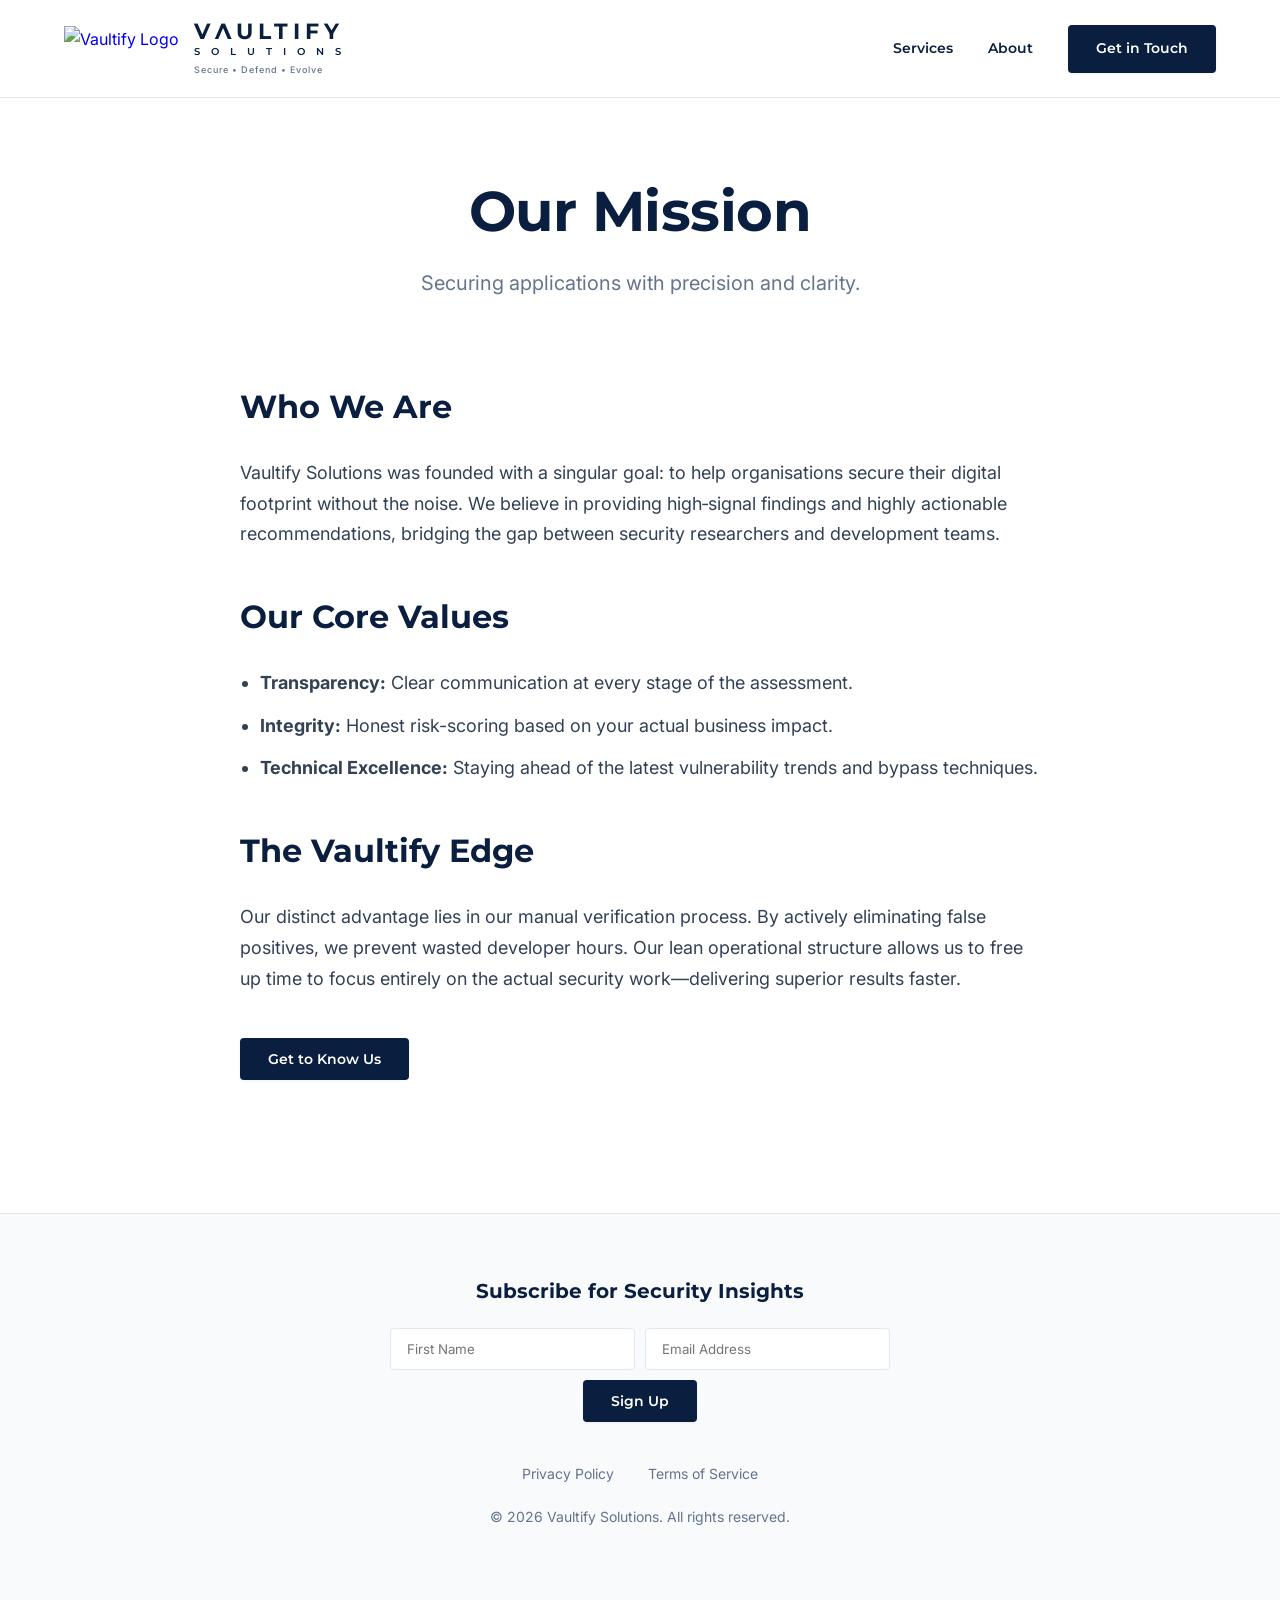
==== about.html @ 4a91672a "Add files via upload" ====
<!DOCTYPE html>
<html lang="en">
<head>
    <meta charset="UTF-8">
    <meta name="viewport" content="width=device-width, initial-scale=1.0">
    <title>About | Vaultify Solutions</title>
    <link rel="stylesheet" href="style.css">
</head>
<body>
    <header>
        <a href="index.html" class="brand">
            <img src="logo.jpg" alt="Vaultify Logo" class="brand-mark">
            <div class="brand-text-custom">
                <div class="main-text">VΛULTIFY</div>
                <div class="sub-text">SOLUTIONS</div>
                <div class="tagline-text">Secure • Defend • Evolve</div>
            </div>
        </a>
        <nav>
            <a href="services.html">Services</a>
            <a href="about.html">About</a>
            <a href="contact.html" class="btn">Get in Touch</a>
        </nav>
    </header>

    <main>
        <div class="hero">
            <h1>Our Mission</h1>
            <p class="subtitle">Securing applications with precision and clarity.</p>
        </div>

        <div class="content-block">
            <h2>Who We Are</h2>
            <p>Vaultify Solutions was founded with a singular goal: to help organisations secure their digital footprint without the noise. We believe in providing high‑signal findings and highly actionable recommendations, bridging the gap between security researchers and development teams.</p>
            
            <h2 style="margin-top: 40px;">Our Core Values</h2>
            <ul>
                <li><strong>Transparency:</strong> Clear communication at every stage of the assessment.</li>
                <li><strong>Integrity:</strong> Honest risk-scoring based on your actual business impact.</li>
                <li><strong>Technical Excellence:</strong> Staying ahead of the latest vulnerability trends and bypass techniques.</li>
            </ul>

            <h2 style="margin-top: 40px;">The Vaultify Edge</h2>
            <p>Our distinct advantage lies in our manual verification process. By actively eliminating false positives, we prevent wasted developer hours. Our lean operational structure allows us to free up time to focus entirely on the actual security work—delivering superior results faster.</p>
            
            <br>
            <a href="contact.html" class="btn">Get to Know Us</a>
        </div>
    </main>

    <footer>
        <div class="newsletter">
            <h3>Subscribe for Security Insights</h3>
            <form action="#" method="POST">
                <input type="text" placeholder="First Name" required>
                <input type="email" placeholder="Email Address" required>
                <button type="submit" class="btn">Sign Up</button>
            </form>
        </div>
        <div class="footer-links">
            <a href="#">Privacy Policy</a>
            <a href="#">Terms of Service</a>
            <p>&copy; 2026 Vaultify Solutions. All rights reserved.</p>
        </div>
    </footer>
</body>
</html>
---- style.css ----
/* style.css - Premium Corporate Theme */
@import url('https://fonts.googleapis.com/css2?family=Inter:wght@300;400;500;600&family=Montserrat:wght@400;500;600;700&display=swap');

:root {
    --primary-blue: #0A1E3F;
    --primary-hover: #16325C;
    --light-bg: #F8FAFC;
    --white: #FFFFFF;
    --text-main: #334155;
    --text-muted: #64748B;
    --border-color: #E2E8F0;
    --shadow-sm: 0 1px 3px rgba(0,0,0,0.05);
    --shadow-md: 0 4px 6px -1px rgba(0,0,0,0.05), 0 2px 4px -1px rgba(0,0,0,0.03);
    --shadow-lg: 0 10px 15px -3px rgba(0,0,0,0.05), 0 4px 6px -2px rgba(0,0,0,0.025);
    --transition: all 0.3s ease;
}

body {
    margin: 0;
    font-family: 'Inter', sans-serif;
    color: var(--text-main);
    background-color: var(--white);
    line-height: 1.7;
    -webkit-font-smoothing: antialiased;
}

h1, h2, h3, h4 {
    font-family: 'Montserrat', sans-serif;
    color: var(--primary-blue);
    margin-top: 0;
}

/* --- HEADER & NAVIGATION --- */
header {
    display: flex;
    justify-content: space-between;
    align-items: center;
    padding: 20px 5%;
    background: var(--white);
    border-bottom: 1px solid var(--border-color);
    position: sticky;
    top: 0;
    z-index: 1000;
}

.brand {
    display: flex;
    align-items: center;
    gap: 15px;
    text-decoration: none;
}

.brand-mark {
    height: 45px;
    object-fit: contain;
}

.brand-text-custom {
    display: flex;
    flex-direction: column;
    justify-content: center;
    color: var(--primary-blue);
}

.brand-text-custom .main-text {
    font-family: 'Montserrat', sans-serif;
    font-size: 22px;
    font-weight: 700;
    letter-spacing: 5px;
    line-height: 1.1;
}

.brand-text-custom .sub-text {
    font-family: 'Montserrat', sans-serif;
    font-size: 10px;
    font-weight: 600;
    letter-spacing: 11px;
    margin-right: -11px; /* Offset for tracking */
    line-height: 1;
    margin-top: 3px;
}

.brand-text-custom .tagline-text {
    font-family: 'Inter', sans-serif;
    font-size: 9px;
    font-weight: 500;
    color: var(--text-muted);
    letter-spacing: 1px;
    margin-top: 5px;
}

nav {
    display: flex;
    gap: 35px;
    align-items: center;
}

nav a {
    text-decoration: none;
    color: var(--primary-blue);
    font-family: 'Montserrat', sans-serif;
    font-weight: 600;
    font-size: 14px;
    transition: var(--transition);
}

nav a:not(.btn):hover {
    color: #4A72A5;
}

.btn {
    background-color: var(--primary-blue);
    color: var(--white);
    padding: 12px 28px;
    border-radius: 4px;
    border: none;
    font-family: 'Montserrat', sans-serif;
    font-weight: 600;
    font-size: 14px;
    cursor: pointer;
    text-decoration: none;
    transition: var(--transition);
    box-shadow: var(--shadow-sm);
}

.btn:hover {
    background-color: var(--primary-hover);
    box-shadow: var(--shadow-md);
    transform: translateY(-1px);
    color: var(--white);
}

/* --- MAIN CONTENT --- */
main {
    max-width: 1200px;
    margin: 0 auto;
    padding: 80px 5%;
    min-height: 50vh;
}

.hero {
    text-align: center;
    margin-bottom: 80px;
    max-width: 800px;
    margin-left: auto;
    margin-right: auto;
}

.hero h1 {
    font-size: 3.5rem;
    font-weight: 700;
    line-height: 1.2;
    margin-bottom: 20px;
    letter-spacing: -0.5px;
}

.hero .subtitle {
    font-size: 1.25rem;
    color: var(--text-muted);
    font-weight: 400;
}

.content-block {
    max-width: 800px;
    margin: 0 auto 60px;
}

.content-block h2 {
    font-size: 2rem;
    margin-bottom: 24px;
}

.content-block p {
    font-size: 1.125rem;
    margin-bottom: 24px;
}

.content-block ul {
    font-size: 1.125rem;
    margin-bottom: 24px;
    padding-left: 20px;
}

.content-block li {
    margin-bottom: 12px;
}

/* --- SERVICES CARDS --- */
.services-grid {
    display: grid;
    grid-template-columns: repeat(auto-fit, minmax(320px, 1fr));
    gap: 40px;
    margin-top: 50px;
}

.card {
    background-color: var(--white);
    border: 1px solid var(--border-color);
    padding: 40px;
    border-radius: 8px;
    box-shadow: var(--shadow-sm);
    transition: var(--transition);
}

.card:hover {
    box-shadow: var(--shadow-lg);
    transform: translateY(-5px);
    border-color: #CBD5E1;
}

.card h3 {
    font-size: 1.5rem;
    margin-bottom: 16px;
}

.card p {
    color: var(--text-muted);
    margin: 0;
}

/* --- FORMS --- */
.contact-form {
    display: flex;
    flex-direction: column;
    gap: 20px;
    max-width: 600px;
    margin: 0 auto;
    background: var(--white);
    padding: 40px;
    border-radius: 8px;
    border: 1px solid var(--border-color);
    box-shadow: var(--shadow-sm);
}

.form-group {
    display: flex;
    flex-direction: column;
    gap: 8px;
}

.contact-form label {
    font-family: 'Montserrat', sans-serif;
    font-weight: 600;
    font-size: 0.875rem;
    color: var(--primary-blue);
}

.contact-form input, .contact-form textarea {
    padding: 14px;
    border: 1px solid var(--border-color);
    border-radius: 4px;
    font-family: 'Inter', sans-serif;
    font-size: 1rem;
    transition: var(--transition);
    background-color: var(--light-bg);
}

.contact-form input:focus, .contact-form textarea:focus {
    outline: none;
    border-color: var(--primary-blue);
    background-color: var(--white);
    box-shadow: 0 0 0 3px rgba(10, 30, 63, 0.1);
}

/* --- FOOTER --- */
footer {
    background-color: var(--light-bg);
    padding: 60px 5%;
    text-align: center;
    border-top: 1px solid var(--border-color);
}

.newsletter {
    margin-bottom: 40px;
    max-width: 500px;
    margin-left: auto;
    margin-right: auto;
}

.newsletter h3 {
    font-size: 1.25rem;
    margin-bottom: 20px;
}

.newsletter form {
    display: flex;
    gap: 10px;
    justify-content: center;
    flex-wrap: wrap;
}

.newsletter input {
    padding: 12px 16px;
    border: 1px solid var(--border-color);
    border-radius: 4px;
    flex: 1;
    min-width: 200px;
    font-family: 'Inter', sans-serif;
}

.footer-links {
    margin-top: 30px;
    font-size: 0.875rem;
    color: var(--text-muted);
}

.footer-links a {
    color: var(--text-muted);
    text-decoration: none;
    margin: 0 15px;
    transition: var(--transition);
}

.footer-links a:hover {
    color: var(--primary-blue);
}

.footer-links p {
    margin-top: 20px;
}
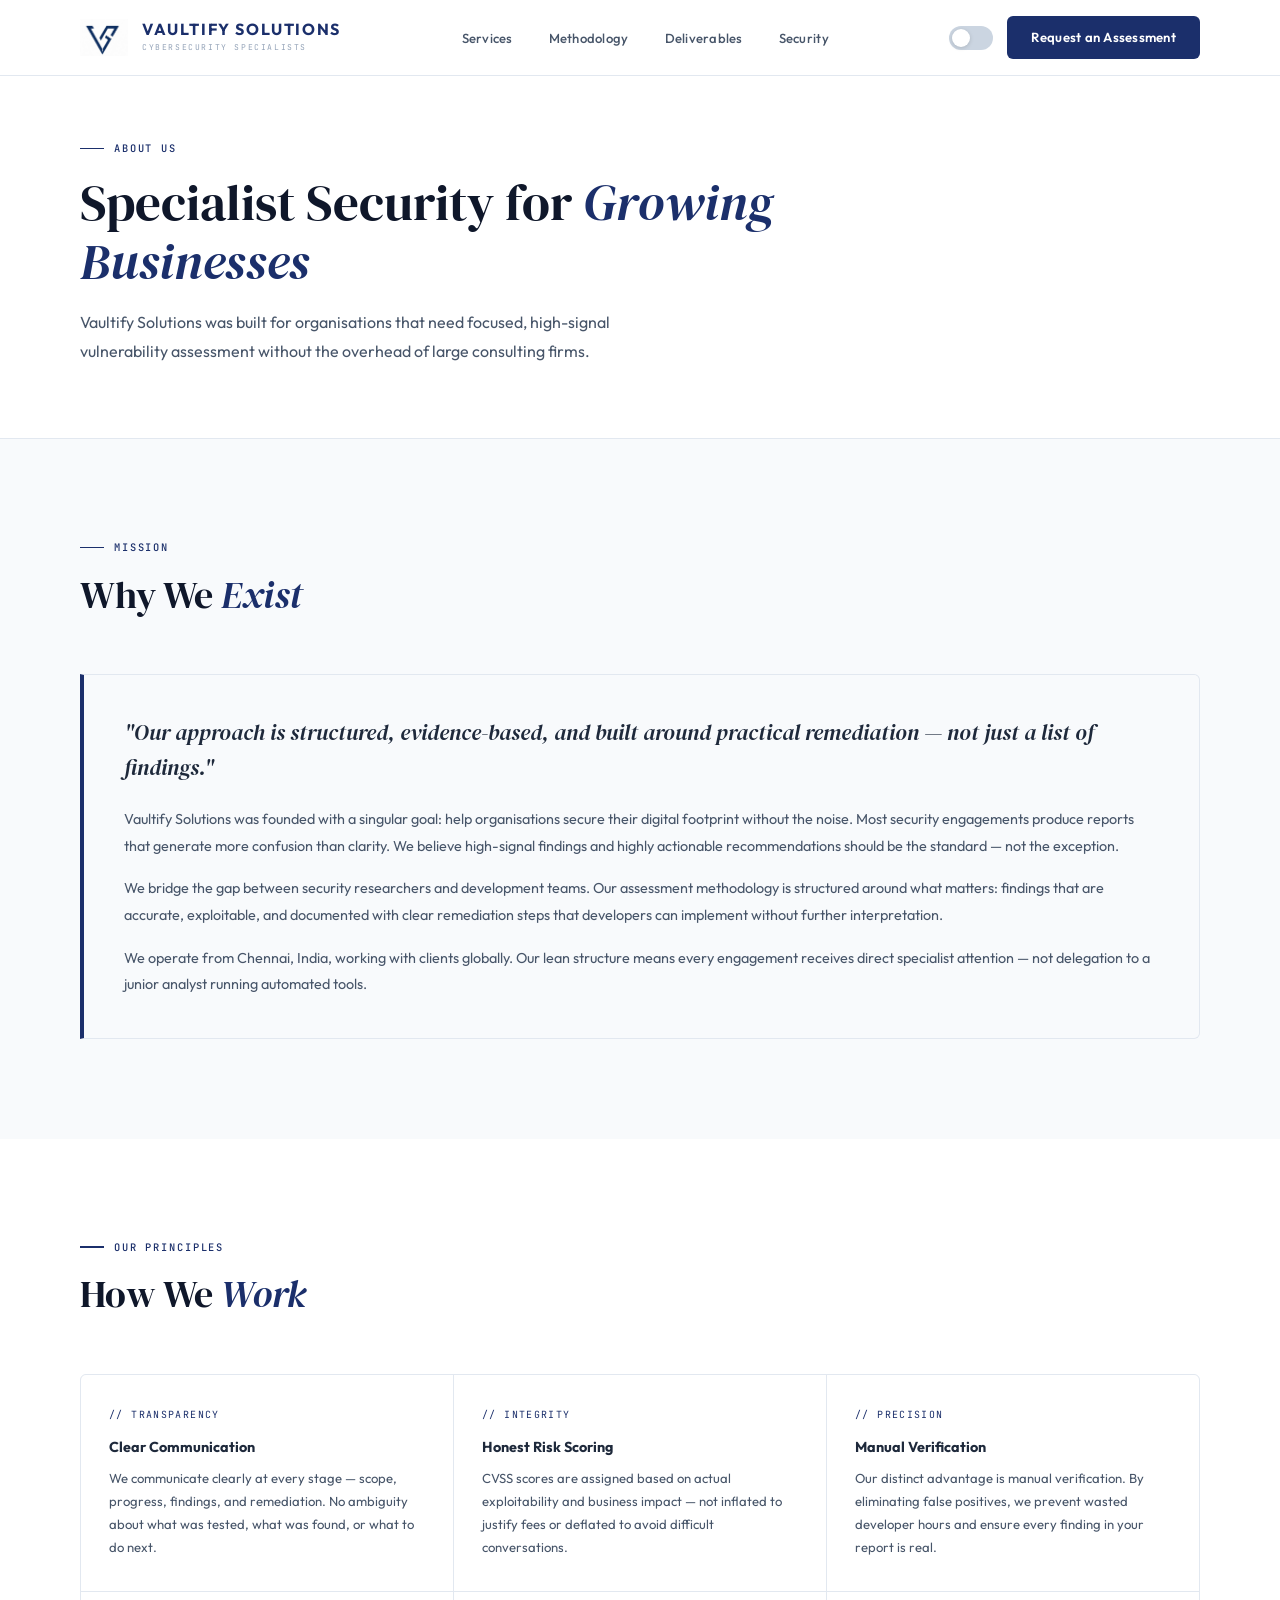
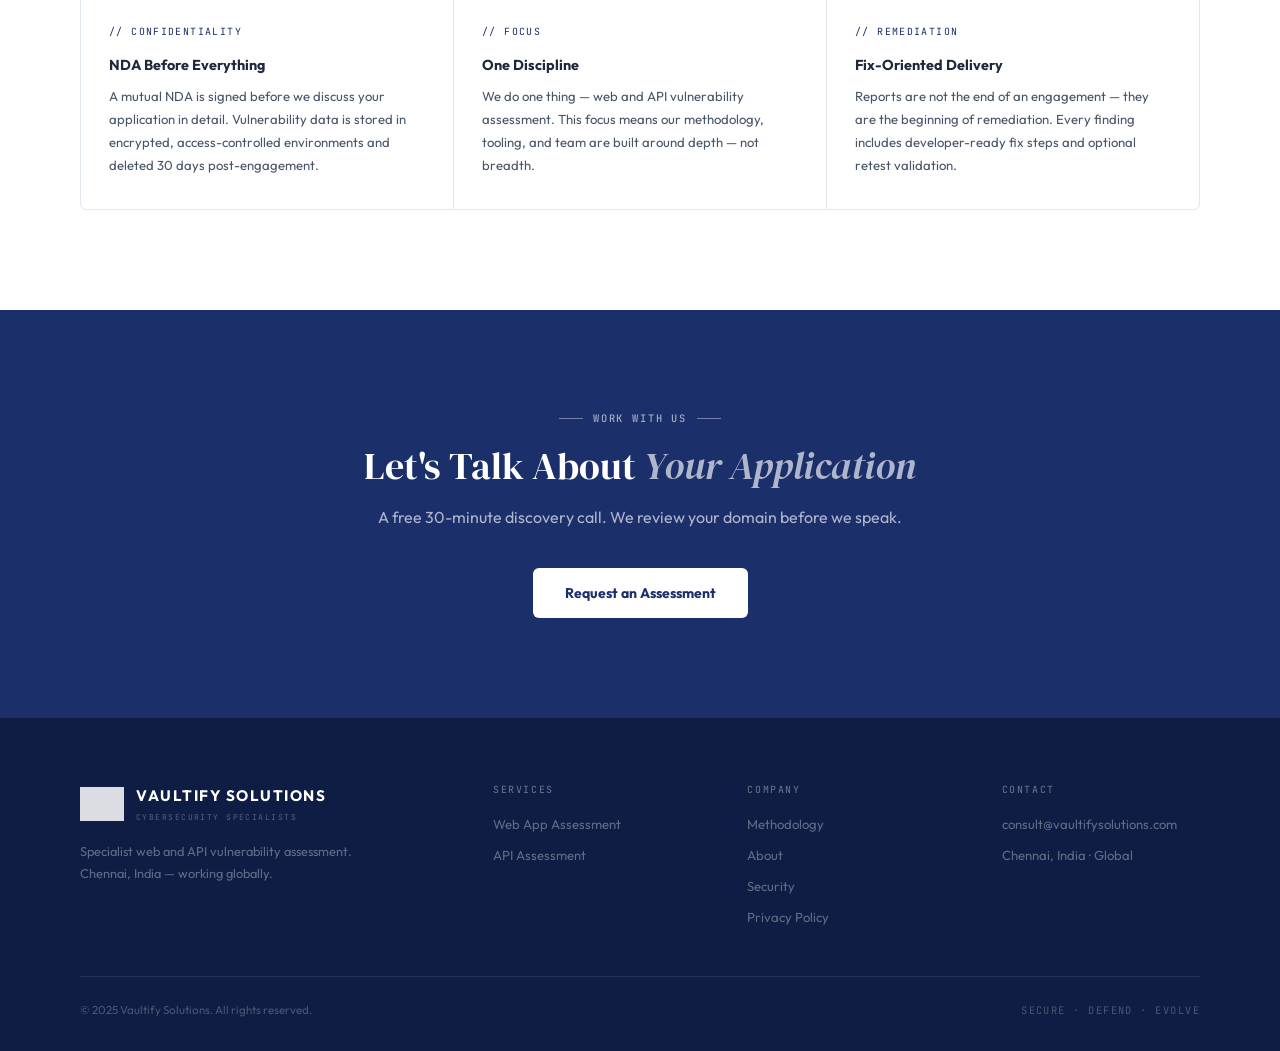
==== commit eb2209e7: "Add files via upload" ====
--- a/about.html
+++ b/about.html
@@ -1,67 +1,38 @@
-<!DOCTYPE html>
-<html lang="en">
-<head>
-    <meta charset="UTF-8">
-    <meta name="viewport" content="width=device-width, initial-scale=1.0">
-    <title>About | Vaultify Solutions</title>
-    <link rel="stylesheet" href="style.css">
-</head>
-<body>
-    <header>
-        <a href="index.html" class="brand">
-            <img src="logo.jpg" alt="Vaultify Logo" class="brand-mark">
-            <div class="brand-text-custom">
-                <div class="main-text">VΛULTIFY</div>
-                <div class="sub-text">SOLUTIONS</div>
-                <div class="tagline-text">Secure • Defend • Evolve</div>
-            </div>
-        </a>
-        <nav>
-            <a href="services.html">Services</a>
-            <a href="about.html">About</a>
-            <a href="contact.html" class="btn">Get in Touch</a>
-        </nav>
-    </header>
-
-    <main>
-        <div class="hero">
-            <h1>Our Mission</h1>
-            <p class="subtitle">Securing applications with precision and clarity.</p>
-        </div>
-
-        <div class="content-block">
-            <h2>Who We Are</h2>
-            <p>Vaultify Solutions was founded with a singular goal: to help organisations secure their digital footprint without the noise. We believe in providing high‑signal findings and highly actionable recommendations, bridging the gap between security researchers and development teams.</p>
-            
-            <h2 style="margin-top: 40px;">Our Core Values</h2>
-            <ul>
-                <li><strong>Transparency:</strong> Clear communication at every stage of the assessment.</li>
-                <li><strong>Integrity:</strong> Honest risk-scoring based on your actual business impact.</li>
-                <li><strong>Technical Excellence:</strong> Staying ahead of the latest vulnerability trends and bypass techniques.</li>
-            </ul>
-
-            <h2 style="margin-top: 40px;">The Vaultify Edge</h2>
-            <p>Our distinct advantage lies in our manual verification process. By actively eliminating false positives, we prevent wasted developer hours. Our lean operational structure allows us to free up time to focus entirely on the actual security work—delivering superior results faster.</p>
-            
-            <br>
-            <a href="contact.html" class="btn">Get to Know Us</a>
-        </div>
-    </main>
-
-    <footer>
-        <div class="newsletter">
-            <h3>Subscribe for Security Insights</h3>
-            <form action="#" method="POST">
-                <input type="text" placeholder="First Name" required>
-                <input type="email" placeholder="Email Address" required>
-                <button type="submit" class="btn">Sign Up</button>
-            </form>
-        </div>
-        <div class="footer-links">
-            <a href="#">Privacy Policy</a>
-            <a href="#">Terms of Service</a>
-            <p>&copy; 2026 Vaultify Solutions. All rights reserved.</p>
-        </div>
-    </footer>
-</body>
-</html>+<!DOCTYPE html><html lang="en"><head><meta charset="UTF-8"><meta name="viewport" content="width=device-width,initial-scale=1.0"><meta http-equiv="X-Content-Type-Options" content="nosniff"><meta http-equiv="X-Frame-Options" content="SAMEORIGIN"><meta name="referrer" content="strict-origin-when-cross-origin"><link rel="stylesheet" href="style.css"><title>About — Vaultify Solutions</title></head><body><nav class="nav"><a href="index.html" class="brand"><img src="logo.png" alt="Vaultify Solutions" class="brand-logo"><div><div class="brand-name">Vaultify Solutions</div><div class="brand-tag">Cybersecurity Specialists</div></div></a><ul class="nav-links"><li><a href="services.html">Services</a></li><li><a href="methodology.html">Methodology</a></li><li><a href="deliverables.html">Deliverables</a></li><li><a href="security.html">Security</a></li></ul><div class="nav-right"><div class="theme-toggle-wrap"><button class="theme-toggle" id="themeToggle" aria-label="Toggle dark mode"></button></div><a href="contact.html" class="nav-cta">Request an Assessment</a><button class="hamburger" id="hamburger" aria-label="Menu"><span></span><span></span><span></span></button></div></nav><div class="mobile-menu" id="mobileMenu"><a href="services.html">Services</a><a href="methodology.html">Methodology</a><a href="deliverables.html">Deliverables</a><a href="security.html">Security</a><a href="about.html">About</a><a href="contact.html" class="nav-cta">Request an Assessment</a></div>
+<section class="page-hero"><div class="mw">
+  <div class="s-eyebrow"><div class="line"></div><span>About Us</span></div>
+  <h1 class="page-h">Specialist Security for <em>Growing Businesses</em></h1>
+  <p class="page-sub">Vaultify Solutions was built for organisations that need focused, high-signal vulnerability assessment without the overhead of large consulting firms.</p>
+</div></section>
+<section class="section alt"><div class="mw">
+  <div class="s-eyebrow"><div class="line"></div><span>Mission</span></div>
+  <h2 class="s-h">Why We <em>Exist</em></h2>
+  <div class="about-mission">
+    <div class="about-quote">"Our approach is structured, evidence-based, and built around practical remediation — not just a list of findings."</div>
+    <div class="about-body">
+      <p>Vaultify Solutions was founded with a singular goal: help organisations secure their digital footprint without the noise. Most security engagements produce reports that generate more confusion than clarity. We believe high-signal findings and highly actionable recommendations should be the standard — not the exception.</p>
+      <p>We bridge the gap between security researchers and development teams. Our assessment methodology is structured around what matters: findings that are accurate, exploitable, and documented with clear remediation steps that developers can implement without further interpretation.</p>
+      <p>We operate from Chennai, India, working with clients globally. Our lean structure means every engagement receives direct specialist attention — not delegation to a junior analyst running automated tools.</p>
+    </div>
+  </div>
+</div></section>
+<section class="section"><div class="mw">
+  <div class="s-eyebrow"><div class="line"></div><span>Our Principles</span></div>
+  <h2 class="s-h">How We <em>Work</em></h2>
+  <div class="values-grid">
+    <div class="value-card"><div class="value-num">// TRANSPARENCY</div><h4>Clear Communication</h4><p>We communicate clearly at every stage — scope, progress, findings, and remediation. No ambiguity about what was tested, what was found, or what to do next.</p></div>
+    <div class="value-card"><div class="value-num">// INTEGRITY</div><h4>Honest Risk Scoring</h4><p>CVSS scores are assigned based on actual exploitability and business impact — not inflated to justify fees or deflated to avoid difficult conversations.</p></div>
+    <div class="value-card"><div class="value-num">// PRECISION</div><h4>Manual Verification</h4><p>Our distinct advantage is manual verification. By eliminating false positives, we prevent wasted developer hours and ensure every finding in your report is real.</p></div>
+    <div class="value-card"><div class="value-num">// CONFIDENTIALITY</div><h4>NDA Before Everything</h4><p>A mutual NDA is signed before we discuss your application in detail. Vulnerability data is stored in encrypted, access-controlled environments and deleted 30 days post-engagement.</p></div>
+    <div class="value-card"><div class="value-num">// FOCUS</div><h4>One Discipline</h4><p>We do one thing — web and API vulnerability assessment. This focus means our methodology, tooling, and team are built around depth — not breadth.</p></div>
+    <div class="value-card"><div class="value-num">// REMEDIATION</div><h4>Fix-Oriented Delivery</h4><p>Reports are not the end of an engagement — they are the beginning of remediation. Every finding includes developer-ready fix steps and optional retest validation.</p></div>
+  </div>
+</div></section>
+<section class="section navy"><div class="mw"><div class="cta-box">
+  <div class="s-eyebrow" style="justify-content:center;"><div class="line w"></div><span class="w">Work With Us</span><div class="line w"></div></div>
+  <h2 class="s-h w">Let's Talk About <em style="color:rgba(255,255,255,0.65);">Your Application</em></h2>
+  <p class="s-sub w center">A free 30-minute discovery call. We review your domain before we speak.</p>
+  <div class="cta-actions"><a href="contact.html" class="btn-white">Request an Assessment</a></div>
+</div></div></section>
+<footer class="footer"><div class="ft-top"><div><div class="ft-brand-row"><img src="logo.png" alt="Vaultify Solutions" class="ft-logo"><div><div class="ft-brand-name">Vaultify Solutions</div><div class="ft-brand-tag">Cybersecurity Specialists</div></div></div><p class="ft-desc">Specialist web and API vulnerability assessment. Chennai, India — working globally.</p></div><div><div class="ft-col-title">Services</div><div class="ft-links"><a href="services.html">Web App Assessment</a><a href="services.html">API Assessment</a></div></div><div><div class="ft-col-title">Company</div><div class="ft-links"><a href="methodology.html">Methodology</a><a href="about.html">About</a><a href="security.html">Security</a><a href="privacy.html">Privacy Policy</a></div></div><div><div class="ft-col-title">Contact</div><div class="ft-links"><a href="mailto:consult@vaultifysolutions.com">consult@vaultifysolutions.com</a><a href="#">Chennai, India · Global</a></div></div></div><div class="ft-bottom"><span class="ft-copy">© 2025 Vaultify Solutions. All rights reserved.</span><span class="ft-tag">Secure · Defend · Evolve</span></div></footer>
+<script>const t=document.getElementById("themeToggle"),h=document.documentElement,s=localStorage.getItem("theme")||"light";h.setAttribute("data-theme",s);t.addEventListener("click",()=>{const c=h.getAttribute("data-theme"),n=c==="dark"?"light":"dark";h.setAttribute("data-theme",n);localStorage.setItem("theme",n);});const b=document.getElementById("hamburger"),m=document.getElementById("mobileMenu");b.addEventListener("click",()=>m.classList.toggle("open"));</script></body></html>
--- a/style.css
+++ b/style.css
@@ -1,320 +1,895 @@
-/* style.css - Premium Corporate Theme */
-@import url('https://fonts.googleapis.com/css2?family=Inter:wght@300;400;500;600&family=Montserrat:wght@400;500;600;700&display=swap');
-
+@import url('https://fonts.googleapis.com/css2?family=DM+Serif+Display:ital@0;1&family=Outfit:wght@300;400;500;600;700&family=JetBrains+Mono:wght@400;500&display=swap');
+
+/* ══════════════════════════════════════
+   DESIGN TOKENS — LIGHT (default)
+══════════════════════════════════════ */
 :root {
-    --primary-blue: #0A1E3F;
-    --primary-hover: #16325C;
-    --light-bg: #F8FAFC;
-    --white: #FFFFFF;
-    --text-main: #334155;
-    --text-muted: #64748B;
-    --border-color: #E2E8F0;
-    --shadow-sm: 0 1px 3px rgba(0,0,0,0.05);
-    --shadow-md: 0 4px 6px -1px rgba(0,0,0,0.05), 0 2px 4px -1px rgba(0,0,0,0.03);
-    --shadow-lg: 0 10px 15px -3px rgba(0,0,0,0.05), 0 4px 6px -2px rgba(0,0,0,0.025);
-    --transition: all 0.3s ease;
-}
-
+  --bg:         #FFFFFF;
+  --bg2:        #F8FAFC;
+  --bg3:        #F1F5F9;
+  --surface:    #FFFFFF;
+  --surface2:   #F8FAFC;
+  --navy:       #1B2F6B;
+  --navy-dk:    #0F1D45;
+  --navy-lt:    #E8EDF8;
+  --blue:       #2563EB;
+  --blue2:      #3B82F6;
+  --cyan:       #0891B2;
+  --cy8:        rgba(8,145,178,0.08);
+  --cy20:       rgba(8,145,178,0.20);
+  --gold:       #B45309;
+  --bd:         #E2E8F0;
+  --bd2:        #CBD5E1;
+  --text:       #0F172A;
+  --text2:      #1E293B;
+  --body:       #475569;
+  --muted:      #94A3B8;
+  --white:      #FFFFFF;
+  --red:        #DC2626;
+  --amber:      #D97706;
+  --green:      #059669;
+  --nav-bg:     rgba(255,255,255,0.96);
+  --shadow:     0 1px 3px rgba(0,0,0,0.08), 0 4px 16px rgba(0,0,0,0.06);
+  --shadow-lg:  0 8px 40px rgba(0,0,0,0.1);
+  --r:          6px;
+  --transition: 0.25s ease;
+}
+
+/* ══════════════════════════════════════
+   DARK MODE TOKENS
+══════════════════════════════════════ */
+[data-theme="dark"] {
+  --bg:         #08090D;
+  --bg2:        #0C0F1A;
+  --bg3:        #101525;
+  --surface:    #0C0F1A;
+  --surface2:   #101525;
+  --navy:       #1B2F6B;
+  --navy-dk:    #0F1D45;
+  --navy-lt:    rgba(27,47,107,0.25);
+  --blue:       #3B82F6;
+  --blue2:      #60A5FA;
+  --cyan:       #06B6D4;
+  --cy8:        rgba(6,182,212,0.08);
+  --cy20:       rgba(6,182,212,0.22);
+  --gold:       #F59E0B;
+  --bd:         #1E2A3E;
+  --bd2:        #2A3A54;
+  --text:       #F0F4FF;
+  --text2:      #E2E8F0;
+  --body:       #94A3B8;
+  --muted:      #4A5A70;
+  --white:      #F0F4FF;
+  --red:        #EF4444;
+  --amber:      #F59E0B;
+  --green:      #10B981;
+  --nav-bg:     rgba(8,9,13,0.94);
+  --shadow:     0 1px 3px rgba(0,0,0,0.3), 0 4px 16px rgba(0,0,0,0.25);
+  --shadow-lg:  0 8px 40px rgba(0,0,0,0.5);
+}
+
+/* ══════════════════════════════════════
+   RESET & BASE
+══════════════════════════════════════ */
+*, *::before, *::after { box-sizing: border-box; margin: 0; padding: 0; }
+html { scroll-behavior: smooth; }
 body {
-    margin: 0;
-    font-family: 'Inter', sans-serif;
-    color: var(--text-main);
-    background-color: var(--white);
-    line-height: 1.7;
-    -webkit-font-smoothing: antialiased;
-}
-
-h1, h2, h3, h4 {
-    font-family: 'Montserrat', sans-serif;
-    color: var(--primary-blue);
-    margin-top: 0;
-}
-
-/* --- HEADER & NAVIGATION --- */
-header {
-    display: flex;
-    justify-content: space-between;
-    align-items: center;
-    padding: 20px 5%;
-    background: var(--white);
-    border-bottom: 1px solid var(--border-color);
-    position: sticky;
-    top: 0;
-    z-index: 1000;
-}
-
+  font-family: 'Outfit', sans-serif;
+  background: var(--bg);
+  color: var(--text);
+  line-height: 1.6;
+  overflow-x: hidden;
+  -webkit-font-smoothing: antialiased;
+  transition: background var(--transition), color var(--transition);
+}
+img { display: block; max-width: 100%; }
+a { text-decoration: none; color: inherit; }
+ul { list-style: none; }
+.mw { max-width: 1200px; margin: 0 auto; }
+
+/* ══════════════════════════════════════
+   NAVBAR
+══════════════════════════════════════ */
+.nav {
+  position: fixed; top: 0; left: 0; right: 0; z-index: 1000;
+  height: 76px; padding: 0 80px;
+  display: flex; align-items: center; justify-content: space-between;
+  background: var(--nav-bg);
+  backdrop-filter: blur(20px);
+  border-bottom: 1px solid var(--bd);
+  transition: background var(--transition), border-color var(--transition);
+}
 .brand {
-    display: flex;
-    align-items: center;
-    gap: 15px;
-    text-decoration: none;
-}
-
-.brand-mark {
-    height: 45px;
-    object-fit: contain;
-}
-
-.brand-text-custom {
-    display: flex;
-    flex-direction: column;
-    justify-content: center;
-    color: var(--primary-blue);
-}
-
-.brand-text-custom .main-text {
-    font-family: 'Montserrat', sans-serif;
-    font-size: 22px;
-    font-weight: 700;
-    letter-spacing: 5px;
-    line-height: 1.1;
-}
-
-.brand-text-custom .sub-text {
-    font-family: 'Montserrat', sans-serif;
-    font-size: 10px;
-    font-weight: 600;
-    letter-spacing: 11px;
-    margin-right: -11px; /* Offset for tracking */
-    line-height: 1;
-    margin-top: 3px;
-}
-
-.brand-text-custom .tagline-text {
-    font-family: 'Inter', sans-serif;
-    font-size: 9px;
-    font-weight: 500;
-    color: var(--text-muted);
-    letter-spacing: 1px;
-    margin-top: 5px;
-}
-
-nav {
-    display: flex;
-    gap: 35px;
-    align-items: center;
-}
-
-nav a {
-    text-decoration: none;
-    color: var(--primary-blue);
-    font-family: 'Montserrat', sans-serif;
-    font-weight: 600;
-    font-size: 14px;
-    transition: var(--transition);
-}
-
-nav a:not(.btn):hover {
-    color: #4A72A5;
-}
-
-.btn {
-    background-color: var(--primary-blue);
-    color: var(--white);
-    padding: 12px 28px;
-    border-radius: 4px;
-    border: none;
-    font-family: 'Montserrat', sans-serif;
-    font-weight: 600;
-    font-size: 14px;
-    cursor: pointer;
-    text-decoration: none;
-    transition: var(--transition);
-    box-shadow: var(--shadow-sm);
-}
-
-.btn:hover {
-    background-color: var(--primary-hover);
-    box-shadow: var(--shadow-md);
-    transform: translateY(-1px);
-    color: var(--white);
-}
-
-/* --- MAIN CONTENT --- */
-main {
-    max-width: 1200px;
-    margin: 0 auto;
-    padding: 80px 5%;
-    min-height: 50vh;
-}
-
+  display: flex; align-items: center; gap: 14px;
+}
+.brand-logo {
+  height: 48px; width: 48px; object-fit: contain; flex-shrink: 0;
+}
+.brand-name {
+  font-family: 'Outfit', sans-serif;
+  font-size: 1rem; font-weight: 700;
+  color: var(--navy); letter-spacing: 0.1em;
+  text-transform: uppercase; line-height: 1;
+  transition: color var(--transition);
+}
+[data-theme="dark"] .brand-name { color: var(--white); }
+.brand-tag {
+  font-family: 'JetBrains Mono', monospace;
+  font-size: 0.5rem; color: var(--muted);
+  letter-spacing: 0.2em; text-transform: uppercase; margin-top: 4px;
+}
+.nav-links {
+  display: flex; align-items: center; gap: 36px;
+}
+.nav-links a {
+  font-size: 0.82rem; font-weight: 500;
+  color: var(--body); letter-spacing: 0.02em;
+  transition: color var(--transition);
+}
+.nav-links a:hover { color: var(--navy); }
+[data-theme="dark"] .nav-links a:hover { color: var(--white); }
+.nav-right {
+  display: flex; align-items: center; gap: 14px;
+}
+
+/* Dark mode toggle */
+.theme-toggle {
+  width: 44px; height: 24px;
+  background: var(--bd2); border: none; border-radius: 100px;
+  cursor: pointer; position: relative;
+  transition: background var(--transition);
+  flex-shrink: 0;
+}
+.theme-toggle::after {
+  content: '';
+  position: absolute; top: 3px; left: 3px;
+  width: 18px; height: 18px;
+  background: var(--white); border-radius: 50%;
+  transition: transform 0.25s ease, background var(--transition);
+  box-shadow: 0 1px 4px rgba(0,0,0,0.15);
+}
+[data-theme="dark"] .theme-toggle { background: var(--blue); }
+[data-theme="dark"] .theme-toggle::after { transform: translateX(20px); }
+.theme-toggle-wrap {
+  display: flex; align-items: center; gap: 8px;
+  font-family: 'JetBrains Mono', monospace;
+  font-size: 0.6rem; color: var(--muted); letter-spacing: 0.1em;
+}
+.nav-cta {
+  background: var(--navy); color: var(--white) !important;
+  padding: 11px 24px; border-radius: var(--r);
+  font-weight: 600; font-size: 0.82rem;
+  letter-spacing: 0.02em;
+  transition: background var(--transition), box-shadow var(--transition);
+  white-space: nowrap;
+}
+.nav-cta:hover {
+  background: var(--navy-dk);
+  box-shadow: 0 4px 20px rgba(27,47,107,0.3);
+}
+[data-theme="dark"] .nav-cta { background: var(--blue); }
+[data-theme="dark"] .nav-cta:hover { background: var(--blue2); }
+
+/* Mobile hamburger */
+.hamburger {
+  display: none; flex-direction: column; gap: 5px;
+  background: none; border: none; cursor: pointer; padding: 4px;
+}
+.hamburger span {
+  display: block; width: 22px; height: 2px;
+  background: var(--text); border-radius: 2px;
+  transition: all 0.25s ease;
+}
+.mobile-menu {
+  display: none; position: fixed;
+  top: 76px; left: 0; right: 0; z-index: 999;
+  background: var(--surface);
+  border-bottom: 1px solid var(--bd);
+  padding: 20px 24px 28px;
+  flex-direction: column; gap: 0;
+  box-shadow: var(--shadow-lg);
+}
+.mobile-menu.open { display: flex; }
+.mobile-menu a {
+  font-size: 0.95rem; font-weight: 500;
+  color: var(--body); padding: 14px 0;
+  border-bottom: 1px solid var(--bd);
+  transition: color var(--transition);
+}
+.mobile-menu a:last-child { border-bottom: none; }
+.mobile-menu a:hover { color: var(--navy); }
+.mobile-menu .nav-cta {
+  margin-top: 16px; text-align: center;
+  display: block; border-bottom: none !important;
+}
+
+/* ══════════════════════════════════════
+   HERO
+══════════════════════════════════════ */
 .hero {
-    text-align: center;
-    margin-bottom: 80px;
-    max-width: 800px;
-    margin-left: auto;
-    margin-right: auto;
-}
-
+  min-height: 100vh;
+  padding: 140px 80px 100px;
+  display: flex; align-items: center;
+  background: var(--bg);
+  position: relative; overflow: hidden;
+  transition: background var(--transition);
+}
+/* Subtle grid - light */
+.hero::before {
+  content: '';
+  position: absolute; inset: 0;
+  background-image:
+    linear-gradient(var(--bd) 1px, transparent 1px),
+    linear-gradient(90deg, var(--bd) 1px, transparent 1px);
+  background-size: 60px 60px;
+  opacity: 0.35; pointer-events: none;
+}
+[data-theme="dark"] .hero::before { opacity: 0.5; }
+.hero-glow {
+  position: absolute; right: -80px; top: 50%;
+  transform: translateY(-55%);
+  width: 600px; height: 600px;
+  background: radial-gradient(circle, rgba(27,47,107,0.07) 0%, transparent 65%);
+  pointer-events: none;
+}
+[data-theme="dark"] .hero-glow {
+  background: radial-gradient(circle, rgba(37,99,235,0.09) 0%, transparent 65%);
+}
+.hero-inner {
+  display: grid; grid-template-columns: 1fr 480px;
+  gap: 80px; align-items: center;
+  width: 100%; max-width: 1200px; margin: 0 auto;
+  position: relative; z-index: 2;
+}
+.hero-eyebrow {
+  display: inline-flex; align-items: center; gap: 10px;
+  background: var(--navy-lt); border: 1px solid var(--cy20);
+  padding: 6px 14px; border-radius: 100px; margin-bottom: 28px;
+}
+.hero-eyebrow span {
+  font-family: 'JetBrains Mono', monospace;
+  font-size: 0.65rem; font-weight: 500;
+  color: var(--navy); letter-spacing: 0.14em; text-transform: uppercase;
+}
+[data-theme="dark"] .hero-eyebrow span { color: var(--cyan); }
+.hero-dot {
+  width: 6px; height: 6px; background: var(--green);
+  border-radius: 50%; animation: pulse 2s infinite;
+}
+@keyframes pulse { 0%,100%{opacity:1;transform:scale(1)} 50%{opacity:0.6;transform:scale(0.85)} }
 .hero h1 {
-    font-size: 3.5rem;
-    font-weight: 700;
-    line-height: 1.2;
-    margin-bottom: 20px;
-    letter-spacing: -0.5px;
-}
-
-.hero .subtitle {
-    font-size: 1.25rem;
-    color: var(--text-muted);
-    font-weight: 400;
-}
-
-.content-block {
-    max-width: 800px;
-    margin: 0 auto 60px;
-}
-
-.content-block h2 {
-    font-size: 2rem;
-    margin-bottom: 24px;
-}
-
-.content-block p {
-    font-size: 1.125rem;
-    margin-bottom: 24px;
-}
-
-.content-block ul {
-    font-size: 1.125rem;
-    margin-bottom: 24px;
-    padding-left: 20px;
-}
-
-.content-block li {
-    margin-bottom: 12px;
-}
-
-/* --- SERVICES CARDS --- */
-.services-grid {
-    display: grid;
-    grid-template-columns: repeat(auto-fit, minmax(320px, 1fr));
-    gap: 40px;
-    margin-top: 50px;
-}
-
-.card {
-    background-color: var(--white);
-    border: 1px solid var(--border-color);
-    padding: 40px;
-    border-radius: 8px;
-    box-shadow: var(--shadow-sm);
-    transition: var(--transition);
-}
-
-.card:hover {
-    box-shadow: var(--shadow-lg);
-    transform: translateY(-5px);
-    border-color: #CBD5E1;
-}
-
-.card h3 {
-    font-size: 1.5rem;
-    margin-bottom: 16px;
-}
-
-.card p {
-    color: var(--text-muted);
-    margin: 0;
-}
-
-/* --- FORMS --- */
-.contact-form {
-    display: flex;
-    flex-direction: column;
-    gap: 20px;
-    max-width: 600px;
-    margin: 0 auto;
-    background: var(--white);
-    padding: 40px;
-    border-radius: 8px;
-    border: 1px solid var(--border-color);
-    box-shadow: var(--shadow-sm);
-}
-
-.form-group {
-    display: flex;
-    flex-direction: column;
-    gap: 8px;
-}
-
-.contact-form label {
-    font-family: 'Montserrat', sans-serif;
-    font-weight: 600;
-    font-size: 0.875rem;
-    color: var(--primary-blue);
-}
-
-.contact-form input, .contact-form textarea {
-    padding: 14px;
-    border: 1px solid var(--border-color);
-    border-radius: 4px;
-    font-family: 'Inter', sans-serif;
-    font-size: 1rem;
-    transition: var(--transition);
-    background-color: var(--light-bg);
-}
-
-.contact-form input:focus, .contact-form textarea:focus {
-    outline: none;
-    border-color: var(--primary-blue);
-    background-color: var(--white);
-    box-shadow: 0 0 0 3px rgba(10, 30, 63, 0.1);
-}
-
-/* --- FOOTER --- */
-footer {
-    background-color: var(--light-bg);
-    padding: 60px 5%;
-    text-align: center;
-    border-top: 1px solid var(--border-color);
-}
-
-.newsletter {
-    margin-bottom: 40px;
-    max-width: 500px;
-    margin-left: auto;
-    margin-right: auto;
-}
-
-.newsletter h3 {
-    font-size: 1.25rem;
-    margin-bottom: 20px;
-}
-
-.newsletter form {
-    display: flex;
-    gap: 10px;
-    justify-content: center;
-    flex-wrap: wrap;
-}
-
-.newsletter input {
-    padding: 12px 16px;
-    border: 1px solid var(--border-color);
-    border-radius: 4px;
-    flex: 1;
-    min-width: 200px;
-    font-family: 'Inter', sans-serif;
-}
-
-.footer-links {
-    margin-top: 30px;
-    font-size: 0.875rem;
-    color: var(--text-muted);
-}
-
-.footer-links a {
-    color: var(--text-muted);
-    text-decoration: none;
-    margin: 0 15px;
-    transition: var(--transition);
-}
-
-.footer-links a:hover {
-    color: var(--primary-blue);
-}
-
-.footer-links p {
-    margin-top: 20px;
-}
+  font-family: 'DM Serif Display', serif;
+  font-size: clamp(2.4rem, 4.5vw, 4rem);
+  font-weight: 400; line-height: 1.1;
+  color: var(--text); letter-spacing: -0.02em; margin-bottom: 24px;
+  transition: color var(--transition);
+}
+.hero h1 em { font-style: italic; color: var(--navy); }
+[data-theme="dark"] .hero h1 em { color: var(--cyan); }
+.hero-rule {
+  width: 56px; height: 3px;
+  background: linear-gradient(90deg, var(--navy), transparent);
+  margin-bottom: 24px;
+}
+[data-theme="dark"] .hero-rule {
+  background: linear-gradient(90deg, var(--cyan), transparent);
+}
+.hero-sub {
+  font-size: 1.05rem; line-height: 1.8;
+  color: var(--body); max-width: 500px; margin-bottom: 40px;
+  transition: color var(--transition);
+}
+.hero-actions { display: flex; gap: 14px; flex-wrap: wrap; margin-bottom: 56px; }
+.hero-kpis {
+  display: flex; gap: 48px;
+  padding-top: 40px; border-top: 1px solid var(--bd);
+  transition: border-color var(--transition);
+}
+.kpi-num {
+  font-family: 'DM Serif Display', serif;
+  font-size: 2.2rem; color: var(--navy); line-height: 1;
+  transition: color var(--transition);
+}
+[data-theme="dark"] .kpi-num { color: var(--white); }
+.kpi-label {
+  font-family: 'JetBrains Mono', monospace;
+  font-size: 0.6rem; color: var(--muted);
+  letter-spacing: 0.14em; text-transform: uppercase; margin-top: 6px;
+}
+
+/* Hero dashboard panel */
+.hero-panel { position: relative; }
+.dash-card {
+  background: var(--surface);
+  border: 1px solid var(--bd);
+  border-radius: 10px; overflow: hidden;
+  box-shadow: var(--shadow-lg);
+  transition: background var(--transition), border-color var(--transition);
+}
+.dash-bar {
+  background: var(--navy);
+  padding: 13px 18px;
+  display: flex; align-items: center; gap: 8px;
+}
+[data-theme="dark"] .dash-bar { background: var(--bg3); border-bottom: 1px solid var(--bd); }
+.d-dot { width: 9px; height: 9px; border-radius: 50%; }
+.d-r { background: #EF4444; } .d-y { background: #F59E0B; } .d-g { background: #10B981; }
+.d-title {
+  font-family: 'JetBrains Mono', monospace;
+  font-size: 0.68rem; color: rgba(255,255,255,0.55); margin-left: 6px;
+}
+[data-theme="dark"] .d-title { color: var(--muted); }
+.dash-body { padding: 0; }
+.cvss-panel { padding: 18px 20px; border-bottom: 1px solid var(--bd); }
+.cvss-title {
+  font-family: 'JetBrains Mono', monospace;
+  font-size: 0.6rem; letter-spacing: 0.12em;
+  text-transform: uppercase; margin-bottom: 14px;
+  color: var(--navy);
+}
+[data-theme="dark"] .cvss-title { color: var(--cyan); }
+.cv-row { display: flex; align-items: center; gap: 10px; margin-bottom: 9px; }
+.cv-row:last-child { margin-bottom: 0; }
+.cv-name {
+  font-family: 'JetBrains Mono', monospace;
+  font-size: 0.7rem; color: var(--body); flex: 1;
+  transition: color var(--transition);
+}
+.cv-bar-w { width: 80px; height: 5px; background: var(--bd); border-radius: 3px; overflow: hidden; flex-shrink: 0; }
+.cv-bar { height: 100%; border-radius: 3px; }
+.cv-score { font-family: 'JetBrains Mono', monospace; font-size: 0.7rem; font-weight: 600; width: 28px; text-align: right; }
+.sc-cr { color: var(--red); } .sc-hi { color: var(--amber); }
+.sc-me { color: var(--blue); } .sc-lo { color: var(--green); }
+.findings-panel { padding: 16px 20px; border-bottom: 1px solid var(--bd); }
+.findings-title {
+  font-family: 'JetBrains Mono', monospace;
+  font-size: 0.6rem; color: var(--muted);
+  letter-spacing: 0.12em; text-transform: uppercase; margin-bottom: 10px;
+}
+.finding-row {
+  display: flex; align-items: center; gap: 8px;
+  padding: 8px 10px; border-radius: 5px; margin-bottom: 4px;
+  background: var(--bg2);
+  transition: background var(--transition);
+}
+.finding-row:last-child { margin-bottom: 0; }
+.f-badge {
+  font-family: 'JetBrains Mono', monospace;
+  font-size: 0.55rem; font-weight: 700; padding: 2px 7px; border-radius: 3px; flex-shrink: 0;
+}
+.fb-cr { background: rgba(220,38,38,0.1); color: var(--red); }
+.fb-hi { background: rgba(217,119,6,0.1); color: var(--amber); }
+.fb-me { background: rgba(37,99,235,0.1); color: var(--blue); }
+.f-name { font-size: 0.72rem; color: var(--text2); transition: color var(--transition); }
+.dash-footer {
+  padding: 12px 20px;
+  display: flex; justify-content: space-between; align-items: center;
+  background: var(--bg2); transition: background var(--transition);
+}
+.df-left {
+  font-family: 'JetBrains Mono', monospace;
+  font-size: 0.6rem; color: var(--muted);
+}
+.df-right {
+  font-family: 'JetBrains Mono', monospace;
+  font-size: 0.6rem; color: var(--green);
+  display: flex; align-items: center; gap: 5px;
+}
+.ok-dot { width: 5px; height: 5px; background: var(--green); border-radius: 50%; animation: pulse 2s infinite; }
+
+/* ══════════════════════════════════════
+   TICKER
+══════════════════════════════════════ */
+.ticker {
+  background: var(--navy); padding: 13px 0;
+  overflow: hidden; border-top: none; border-bottom: none;
+}
+.ticker-track { display: flex; animation: tick 40s linear infinite; white-space: nowrap; }
+.t-item {
+  font-family: 'JetBrains Mono', monospace;
+  font-size: 0.68rem; color: rgba(255,255,255,0.4);
+  letter-spacing: 0.12em; text-transform: uppercase;
+  padding: 0 28px; flex-shrink: 0;
+}
+.t-dot { color: rgba(255,255,255,0.25); }
+@keyframes tick { from { transform: translateX(0); } to { transform: translateX(-50%); } }
+
+/* ══════════════════════════════════════
+   BUTTONS
+══════════════════════════════════════ */
+.btn-primary {
+  background: var(--navy); color: var(--white);
+  padding: 14px 32px; border-radius: var(--r);
+  font-weight: 600; font-size: 0.875rem;
+  display: inline-block;
+  transition: background var(--transition), box-shadow var(--transition);
+  border: none; cursor: pointer;
+}
+.btn-primary:hover {
+  background: var(--navy-dk);
+  box-shadow: 0 6px 24px rgba(27,47,107,0.3);
+}
+[data-theme="dark"] .btn-primary { background: var(--blue); }
+[data-theme="dark"] .btn-primary:hover { background: var(--blue2); box-shadow: 0 6px 24px rgba(37,99,235,0.35); }
+.btn-outline {
+  border: 1.5px solid var(--bd2); color: var(--body);
+  padding: 13px 32px; border-radius: var(--r);
+  font-weight: 500; font-size: 0.875rem;
+  display: inline-block;
+  transition: all var(--transition);
+  background: transparent;
+}
+.btn-outline:hover { border-color: var(--navy); color: var(--navy); }
+[data-theme="dark"] .btn-outline:hover { border-color: var(--cyan); color: var(--cyan); }
+.btn-white {
+  background: var(--white); color: var(--navy);
+  padding: 14px 32px; border-radius: var(--r);
+  font-weight: 700; font-size: 0.875rem;
+  display: inline-block;
+  transition: opacity var(--transition);
+}
+.btn-white:hover { opacity: 0.9; }
+.btn-ghost-white {
+  border: 1.5px solid rgba(255,255,255,0.3); color: var(--white);
+  padding: 13px 32px; border-radius: var(--r);
+  font-weight: 500; font-size: 0.875rem;
+  display: inline-block;
+  transition: border-color var(--transition);
+  background: transparent;
+}
+.btn-ghost-white:hover { border-color: rgba(255,255,255,0.7); }
+
+/* ══════════════════════════════════════
+   SECTIONS
+══════════════════════════════════════ */
+.section { padding: 100px 80px; transition: background var(--transition); }
+.section.alt { background: var(--bg2); }
+.section.navy { background: var(--navy); }
+.section.dark-navy { background: var(--navy-dk); }
+
+.s-eyebrow {
+  display: flex; align-items: center; gap: 10px; margin-bottom: 16px;
+}
+.s-eyebrow .line { width: 24px; height: 1.5px; background: var(--navy); transition: background var(--transition); }
+[data-theme="dark"] .s-eyebrow .line { background: var(--cyan); }
+.s-eyebrow .line.w { background: rgba(255,255,255,0.4); }
+.s-eyebrow span {
+  font-family: 'JetBrains Mono', monospace;
+  font-size: 0.65rem; font-weight: 500;
+  color: var(--navy); letter-spacing: 0.18em; text-transform: uppercase;
+  transition: color var(--transition);
+}
+[data-theme="dark"] .s-eyebrow span { color: var(--cyan); }
+.s-eyebrow span.w { color: rgba(255,255,255,0.6); }
+.s-h {
+  font-family: 'DM Serif Display', serif;
+  font-size: clamp(1.9rem, 3vw, 2.8rem);
+  font-weight: 400; color: var(--text);
+  line-height: 1.2; margin-bottom: 14px;
+  transition: color var(--transition);
+}
+.s-h em { font-style: italic; color: var(--navy); }
+[data-theme="dark"] .s-h em { color: var(--cyan); }
+.s-h.w { color: var(--white); }
+.s-sub {
+  font-size: 1rem; color: var(--body);
+  line-height: 1.8; max-width: 560px;
+  transition: color var(--transition);
+}
+.s-sub.w { color: rgba(255,255,255,0.65); }
+.s-sub.center { text-align: center; margin: 0 auto; }
+
+/* ══════════════════════════════════════
+   TRUST BAR
+══════════════════════════════════════ */
+.trust-grid {
+  display: grid; grid-template-columns: repeat(3,1fr);
+  gap: 1px; background: var(--bd);
+  border: 1px solid var(--bd); border-radius: var(--r);
+  overflow: hidden; margin-top: 56px;
+  transition: background var(--transition), border-color var(--transition);
+}
+.trust-card {
+  background: var(--surface); padding: 36px 32px; text-align: center;
+  transition: background var(--transition);
+}
+.trust-icon { font-size: 1.7rem; margin-bottom: 14px; }
+.trust-title { font-size: 0.9rem; font-weight: 700; color: var(--text2); margin-bottom: 8px; transition: color var(--transition); }
+.trust-text { font-size: 0.82rem; color: var(--body); line-height: 1.75; transition: color var(--transition); }
+
+/* ══════════════════════════════════════
+   SERVICE CARDS
+══════════════════════════════════════ */
+.svc-grid {
+  display: grid; grid-template-columns: repeat(3,1fr);
+  gap: 1px; background: var(--bd);
+  border: 1px solid var(--bd); border-radius: var(--r);
+  overflow: hidden; margin-top: 56px;
+  transition: background var(--transition), border-color var(--transition);
+}
+.svc-card {
+  background: var(--surface); padding: 36px 30px;
+  transition: background var(--transition); position: relative; overflow: hidden;
+}
+.svc-card::before {
+  content: ''; position: absolute; top: 0; left: 0;
+  width: 2px; height: 0; background: var(--navy);
+  transition: height 0.35s ease;
+}
+[data-theme="dark"] .svc-card::before { background: var(--cyan); }
+.svc-card:hover { background: var(--bg2); }
+.svc-card:hover::before { height: 100%; }
+.svc-num {
+  font-family: 'JetBrains Mono', monospace;
+  font-size: 0.6rem; color: var(--navy); letter-spacing: 0.14em;
+  text-transform: uppercase; margin-bottom: 16px;
+  transition: color var(--transition);
+}
+[data-theme="dark"] .svc-num { color: var(--cyan); }
+.svc-card h3 {
+  font-size: 0.95rem; font-weight: 700; color: var(--text2);
+  margin-bottom: 10px; line-height: 1.3;
+  transition: color var(--transition);
+}
+.svc-card p { font-size: 0.82rem; color: var(--body); line-height: 1.75; transition: color var(--transition); }
+
+/* ══════════════════════════════════════
+   METHODOLOGY / PROCESS
+══════════════════════════════════════ */
+.process-grid {
+  display: grid; grid-template-columns: repeat(3,1fr);
+  gap: 1px; background: var(--bd);
+  border: 1px solid var(--bd); border-radius: var(--r);
+  overflow: hidden; margin-top: 56px;
+  transition: background var(--transition), border-color var(--transition);
+}
+.proc-step {
+  background: var(--surface); padding: 32px 28px;
+  transition: background var(--transition);
+}
+.proc-num {
+  font-family: 'DM Serif Display', serif;
+  font-size: 2.8rem; color: var(--bd2);
+  line-height: 1; margin-bottom: 16px;
+  transition: color var(--transition);
+}
+.proc-line { width: 20px; height: 2px; background: var(--navy); margin-bottom: 14px; transition: background var(--transition); }
+[data-theme="dark"] .proc-line { background: var(--cyan); }
+.proc-step h4 { font-size: 0.9rem; font-weight: 700; color: var(--text2); margin-bottom: 8px; transition: color var(--transition); }
+.proc-step p { font-size: 0.8rem; color: var(--body); line-height: 1.7; transition: color var(--transition); }
+.method-note {
+  background: var(--bg2); border: 1px solid var(--bd);
+  border-left: 3px solid var(--navy); padding: 20px 24px;
+  margin-top: 28px; border-radius: 0 var(--r) var(--r) 0;
+  font-size: 0.875rem; color: var(--body); line-height: 1.75;
+  font-style: italic;
+  transition: all var(--transition);
+}
+[data-theme="dark"] .method-note { border-left-color: var(--cyan); }
+
+/* ══════════════════════════════════════
+   DELIVERABLES
+══════════════════════════════════════ */
+.del-grid {
+  display: grid; grid-template-columns: repeat(3,1fr);
+  gap: 12px; margin-top: 56px;
+}
+.del-item {
+  background: var(--surface); border: 1px solid var(--bd);
+  border-radius: var(--r); padding: 20px 22px;
+  display: flex; align-items: flex-start; gap: 12px;
+  transition: all var(--transition);
+}
+.del-item:hover { border-color: var(--navy); }
+[data-theme="dark"] .del-item:hover { border-color: var(--cyan); }
+.del-check { color: var(--navy); font-size: 1rem; flex-shrink: 0; margin-top: 2px; transition: color var(--transition); }
+[data-theme="dark"] .del-check { color: var(--cyan); }
+.del-text { font-size: 0.85rem; color: var(--text2); line-height: 1.5; transition: color var(--transition); }
+
+/* ══════════════════════════════════════
+   REPORT PREVIEW
+══════════════════════════════════════ */
+.report-card {
+  background: var(--surface); border: 1px solid var(--bd);
+  border-radius: 10px; overflow: hidden;
+  box-shadow: var(--shadow-lg); margin-top: 48px;
+  transition: all var(--transition);
+}
+.rc-hdr {
+  background: var(--navy); padding: 16px 24px;
+  display: flex; justify-content: space-between; align-items: center;
+}
+[data-theme="dark"] .rc-hdr { background: var(--bg3); border-bottom: 1px solid var(--bd); }
+.rc-title { font-size: 0.82rem; font-weight: 600; color: var(--white); }
+.rc-meta { font-family: 'JetBrains Mono', monospace; font-size: 0.6rem; color: rgba(255,255,255,0.45); }
+[data-theme="dark"] .rc-meta { color: var(--muted); }
+.rc-body { display: grid; grid-template-columns: repeat(3,1fr); }
+.rc-col { padding: 24px; border-right: 1px solid var(--bd); transition: border-color var(--transition); }
+.rc-col:last-child { border-right: none; }
+.rc-col-t {
+  font-family: 'JetBrains Mono', monospace;
+  font-size: 0.6rem; letter-spacing: 0.12em;
+  text-transform: uppercase; margin-bottom: 14px;
+  color: var(--navy); transition: color var(--transition);
+}
+[data-theme="dark"] .rc-col-t { color: var(--cyan); }
+.risk-rows { display: flex; flex-direction: column; gap: 8px; }
+.risk-row {
+  display: flex; align-items: center; justify-content: space-between;
+  padding: 8px 10px; background: var(--bg2); border-radius: 4px;
+  transition: background var(--transition);
+}
+.risk-lbl { font-size: 0.72rem; color: var(--body); transition: color var(--transition); }
+.risk-cnt { font-family: 'JetBrains Mono', monospace; font-size: 0.82rem; font-weight: 700; }
+.fp-list { display: flex; flex-direction: column; gap: 8px; }
+.fp-item {
+  padding: 10px 12px; background: var(--bg2); border-radius: 4px;
+  border-left: 2px solid transparent; transition: background var(--transition);
+}
+.fp-cr { border-left-color: var(--red); } .fp-hi { border-left-color: var(--amber); } .fp-me { border-left-color: var(--blue); }
+.fp-name { font-size: 0.75rem; color: var(--text2); margin-bottom: 3px; transition: color var(--transition); }
+.fp-loc { font-family: 'JetBrains Mono', monospace; font-size: 0.6rem; color: var(--muted); }
+.cvss-det { display: flex; flex-direction: column; gap: 10px; }
+.cvss-r { display: flex; justify-content: space-between; align-items: center; }
+.cvss-l { font-size: 0.72rem; color: var(--body); transition: color var(--transition); }
+.cvss-v { font-family: 'JetBrains Mono', monospace; font-size: 0.72rem; color: var(--text2); transition: color var(--transition); }
+.cvss-big { font-family: 'JetBrains Mono', monospace; font-size: 1.1rem; font-weight: 700; color: var(--red); }
+.rc-ftr { padding: 20px 24px; border-top: 1px solid var(--bd); text-align: center; background: var(--bg2); transition: all var(--transition); }
+
+/* ══════════════════════════════════════
+   SCENARIOS
+══════════════════════════════════════ */
+.sc-grid { display: grid; grid-template-columns: repeat(3,1fr); gap: 20px; margin-top: 56px; }
+.sc-card {
+  background: var(--surface); border: 1px solid var(--bd);
+  border-top: 3px solid var(--navy); border-radius: 0 0 var(--r) var(--r);
+  padding: 28px 26px; transition: all var(--transition);
+}
+[data-theme="dark"] .sc-card { border-top-color: var(--cyan); }
+.sc-type {
+  font-family: 'JetBrains Mono', monospace;
+  font-size: 0.6rem; color: var(--navy); letter-spacing: 0.14em;
+  text-transform: uppercase; margin-bottom: 12px; transition: color var(--transition);
+}
+[data-theme="dark"] .sc-type { color: var(--cyan); }
+.sc-title { font-size: 0.95rem; font-weight: 700; color: var(--text2); margin-bottom: 10px; transition: color var(--transition); }
+.sc-text { font-size: 0.82rem; color: var(--body); line-height: 1.7; transition: color var(--transition); }
+.sc-finding {
+  margin-top: 16px; background: var(--bg2); border: 1px solid var(--bd);
+  border-left: 2px solid var(--amber); padding: 10px 14px;
+  border-radius: 0 4px 4px 0;
+  font-family: 'JetBrains Mono', monospace;
+  font-size: 0.72rem; color: var(--body); line-height: 1.6;
+  transition: all var(--transition);
+}
+
+/* ══════════════════════════════════════
+   CTA SECTION
+══════════════════════════════════════ */
+.cta-box { text-align: center; max-width: 640px; margin: 0 auto; }
+.cta-actions { display: flex; gap: 14px; justify-content: center; flex-wrap: wrap; margin-top: 36px; }
+
+/* ══════════════════════════════════════
+   CONTACT
+══════════════════════════════════════ */
+.ct-grid { display: grid; grid-template-columns: 1fr 1.4fr; gap: 80px; align-items: start; }
+.ct-h {
+  font-family: 'DM Serif Display', serif;
+  font-size: 2.2rem; font-weight: 400; color: var(--text);
+  line-height: 1.2; margin-bottom: 14px; transition: color var(--transition);
+}
+.ct-sub { font-size: 0.92rem; color: var(--body); line-height: 1.8; margin-bottom: 32px; transition: color var(--transition); }
+.ct-detail { display: flex; align-items: center; gap: 14px; margin-bottom: 14px; }
+.ct-icon {
+  width: 38px; height: 38px; background: var(--navy-lt);
+  border: 1px solid var(--bd); border-radius: var(--r);
+  display: flex; align-items: center; justify-content: center;
+  font-size: 0.9rem; flex-shrink: 0; transition: all var(--transition);
+}
+.ct-txt { font-size: 0.875rem; color: var(--text2); transition: color var(--transition); }
+.ct-promise {
+  background: var(--bg2); border: 1px solid var(--bd);
+  border-left: 3px solid var(--navy); padding: 22px 24px; margin-top: 28px;
+  border-radius: 0 var(--r) var(--r) 0; transition: all var(--transition);
+}
+[data-theme="dark"] .ct-promise { border-left-color: var(--cyan); }
+.ctp-t {
+  font-family: 'JetBrains Mono', monospace;
+  font-size: 0.6rem; color: var(--navy); letter-spacing: 0.14em;
+  text-transform: uppercase; margin-bottom: 8px; transition: color var(--transition);
+}
+[data-theme="dark"] .ctp-t { color: var(--cyan); }
+.ctp-p { font-size: 0.82rem; color: var(--body); line-height: 1.75; transition: color var(--transition); }
+.form-wrap {
+  background: var(--surface2); border: 1px solid var(--bd);
+  border-top: 3px solid var(--navy);
+  padding: 40px; border-radius: 0 0 var(--r) var(--r);
+  transition: all var(--transition);
+}
+[data-theme="dark"] .form-wrap { border-top-color: var(--cyan); }
+.fg { margin-bottom: 20px; }
+.fl {
+  display: block; font-family: 'JetBrains Mono', monospace;
+  font-size: 0.6rem; color: var(--navy); letter-spacing: 0.14em;
+  text-transform: uppercase; margin-bottom: 8px; transition: color var(--transition);
+}
+[data-theme="dark"] .fl { color: var(--cyan); }
+.fi, .fs, .fta {
+  width: 100%; background: var(--surface); border: 1px solid var(--bd);
+  color: var(--text); padding: 12px 16px;
+  font-family: 'Outfit', sans-serif; font-size: 0.875rem;
+  outline: none; border-radius: var(--r);
+  transition: all var(--transition);
+}
+.fi:focus, .fs:focus, .fta:focus { border-color: var(--navy); }
+[data-theme="dark"] .fi:focus, [data-theme="dark"] .fs:focus, [data-theme="dark"] .fta:focus { border-color: var(--cyan); }
+.fta { resize: vertical; min-height: 120px; }
+.f-row { display: grid; grid-template-columns: 1fr 1fr; gap: 18px; }
+.f-btn {
+  width: 100%; background: var(--navy); color: var(--white);
+  border: none; padding: 14px; font-family: 'Outfit', sans-serif;
+  font-size: 0.875rem; font-weight: 600; cursor: pointer;
+  border-radius: var(--r); transition: background var(--transition);
+  letter-spacing: 0.02em;
+}
+.f-btn:hover { background: var(--navy-dk); }
+[data-theme="dark"] .f-btn { background: var(--blue); }
+[data-theme="dark"] .f-btn:hover { background: var(--blue2); }
+
+/* ══════════════════════════════════════
+   ABOUT
+══════════════════════════════════════ */
+.about-mission {
+  background: var(--surface2); border: 1px solid var(--bd);
+  border-left: 4px solid var(--navy); padding: 40px;
+  border-radius: 0 var(--r) var(--r) 0; margin-top: 56px;
+  transition: all var(--transition);
+}
+[data-theme="dark"] .about-mission { border-left-color: var(--cyan); }
+.about-quote {
+  font-family: 'DM Serif Display', serif;
+  font-size: 1.35rem; font-style: italic;
+  color: var(--text2); line-height: 1.65; margin-bottom: 20px;
+  transition: color var(--transition);
+}
+.about-body p { font-size: 0.9rem; color: var(--body); line-height: 1.85; margin-bottom: 16px; transition: color var(--transition); }
+.about-body p:last-child { margin-bottom: 0; }
+.values-grid {
+  display: grid; grid-template-columns: repeat(3,1fr);
+  gap: 1px; background: var(--bd);
+  border: 1px solid var(--bd); border-radius: var(--r);
+  overflow: hidden; margin-top: 56px;
+  transition: all var(--transition);
+}
+.value-card { background: var(--surface); padding: 32px 28px; transition: background var(--transition); }
+.value-num {
+  font-family: 'JetBrains Mono', monospace;
+  font-size: 0.62rem; color: var(--navy); letter-spacing: 0.14em;
+  text-transform: uppercase; margin-bottom: 14px; transition: color var(--transition);
+}
+[data-theme="dark"] .value-num { color: var(--cyan); }
+.value-card h4 { font-size: 0.9rem; font-weight: 700; color: var(--text2); margin-bottom: 8px; transition: color var(--transition); }
+.value-card p { font-size: 0.82rem; color: var(--body); line-height: 1.75; transition: color var(--transition); }
+
+/* ══════════════════════════════════════
+   SECURITY PAGE
+══════════════════════════════════════ */
+.security-grid { display: grid; grid-template-columns: 1fr 1fr; gap: 40px; margin-top: 56px; }
+.policy-card {
+  background: var(--surface); border: 1px solid var(--bd);
+  border-top: 3px solid var(--navy); padding: 32px;
+  border-radius: 0 0 var(--r) var(--r); transition: all var(--transition);
+}
+[data-theme="dark"] .policy-card { border-top-color: var(--cyan); }
+.policy-t {
+  font-family: 'JetBrains Mono', monospace;
+  font-size: 0.6rem; color: var(--navy); letter-spacing: 0.14em;
+  text-transform: uppercase; margin-bottom: 14px; transition: color var(--transition);
+}
+[data-theme="dark"] .policy-t { color: var(--cyan); }
+.policy-card h3 { font-size: 1rem; font-weight: 700; color: var(--text2); margin-bottom: 12px; transition: color var(--transition); }
+.policy-card p { font-size: 0.85rem; color: var(--body); line-height: 1.75; margin-bottom: 14px; transition: color var(--transition); }
+.policy-rules { display: flex; flex-direction: column; gap: 10px; }
+.pr { display: flex; align-items: flex-start; gap: 10px; font-size: 0.82rem; color: var(--body); line-height: 1.5; transition: color var(--transition); }
+.pr-i { color: var(--navy); flex-shrink: 0; margin-top: 2px; transition: color var(--transition); }
+[data-theme="dark"] .pr-i { color: var(--cyan); }
+
+/* ══════════════════════════════════════
+   FOOTER
+══════════════════════════════════════ */
+.footer {
+  background: var(--navy-dk); padding: 64px 80px 32px;
+  transition: background var(--transition);
+}
+.ft-top { display: grid; grid-template-columns: 1.8fr 1fr 1fr 1fr; gap: 56px; margin-bottom: 48px; }
+.ft-brand-row { display: flex; align-items: center; gap: 12px; margin-bottom: 14px; }
+.ft-logo { height: 44px; width: 44px; object-fit: contain; filter: brightness(0) invert(1); opacity: 0.85; }
+.ft-brand-name { font-size: 0.95rem; font-weight: 700; color: var(--white); letter-spacing: 0.1em; text-transform: uppercase; }
+.ft-brand-tag { font-family: 'JetBrains Mono', monospace; font-size: 0.5rem; color: rgba(255,255,255,0.3); letter-spacing: 0.18em; text-transform: uppercase; margin-top: 3px; }
+.ft-desc { font-size: 0.8rem; color: rgba(255,255,255,0.35); line-height: 1.75; max-width: 280px; }
+.ft-col-title { font-family: 'JetBrains Mono', monospace; font-size: 0.62rem; color: rgba(255,255,255,0.4); letter-spacing: 0.16em; text-transform: uppercase; margin-bottom: 16px; }
+.ft-links { display: flex; flex-direction: column; gap: 10px; }
+.ft-links a { font-size: 0.82rem; color: rgba(255,255,255,0.35); transition: color var(--transition); }
+.ft-links a:hover { color: rgba(255,255,255,0.85); }
+.ft-bottom { border-top: 1px solid rgba(255,255,255,0.08); padding-top: 24px; display: flex; justify-content: space-between; align-items: center; flex-wrap: wrap; gap: 12px; }
+.ft-copy { font-size: 0.72rem; color: rgba(255,255,255,0.25); }
+.ft-tag { font-family: 'JetBrains Mono', monospace; font-size: 0.65rem; color: rgba(255,255,255,0.25); letter-spacing: 0.14em; text-transform: uppercase; }
+
+/* ══════════════════════════════════════
+   PAGE HERO (inner pages)
+══════════════════════════════════════ */
+.page-hero {
+  padding: 140px 80px 72px; border-bottom: 1px solid var(--bd);
+  background: var(--bg); transition: all var(--transition);
+}
+.page-h {
+  font-family: 'DM Serif Display', serif;
+  font-size: clamp(2.2rem,4vw,3.4rem); font-weight: 400;
+  color: var(--text); line-height: 1.15; max-width: 720px; margin-bottom: 18px;
+  transition: color var(--transition);
+}
+.page-h em { font-style: italic; color: var(--navy); transition: color var(--transition); }
+[data-theme="dark"] .page-h em { color: var(--cyan); }
+.page-sub { font-size: 1rem; color: var(--body); line-height: 1.8; max-width: 600px; transition: color var(--transition); }
+
+/* ══════════════════════════════════════
+   RESPONSIVE
+══════════════════════════════════════ */
+@media (max-width: 1024px) {
+  .nav { padding: 0 40px; }
+  .nav-links { gap: 24px; }
+  .hero { padding: 130px 40px 80px; }
+  .hero-inner { gap: 48px; }
+  .section { padding: 80px 40px; }
+  .footer { padding: 56px 40px 28px; }
+  .ft-top { grid-template-columns: 1.4fr 1fr 1fr; gap: 40px; }
+  .ft-top > div:last-child { display: none; }
+  .page-hero { padding: 130px 40px 60px; }
+  .ct-grid { gap: 48px; }
+}
+
+@media (max-width: 768px) {
+  /* NAV MOBILE */
+  .nav { padding: 0 20px; }
+  .nav-links { display: none; }
+  .hamburger { display: flex; }
+  .nav-right { gap: 10px; }
+
+  /* HERO */
+  .hero { padding: 96px 20px 60px; }
+  .hero-inner { grid-template-columns: 1fr; gap: 48px; }
+  .hero-panel { display: none; }
+  .hero-kpis { gap: 28px; flex-wrap: wrap; }
+  .hero h1 { font-size: clamp(2rem, 8vw, 2.8rem); }
+
+  /* SECTIONS */
+  .section { padding: 60px 20px; }
+  .page-hero { padding: 96px 20px 48px; }
+
+  /* GRIDS */
+  .svc-grid, .process-grid, .trust-grid, .values-grid { grid-template-columns: 1fr; }
+  .del-grid, .sc-grid { grid-template-columns: 1fr; }
+  .security-grid { grid-template-columns: 1fr; }
+  .rc-body { grid-template-columns: 1fr; }
+  .rc-col { border-right: none; border-bottom: 1px solid var(--bd); }
+  .rc-col:last-child { border-bottom: none; }
+
+  /* CONTACT */
+  .ct-grid { grid-template-columns: 1fr; gap: 40px; }
+  .f-row { grid-template-columns: 1fr; }
+
+  /* FOOTER */
+  .footer { padding: 48px 20px 24px; }
+  .ft-top { grid-template-columns: 1fr; gap: 32px; }
+  .ft-top > div:last-child { display: block; }
+
+  .mw { max-width: 100%; }
+}
+
+@media (max-width: 480px) {
+  .hero h1 { font-size: 1.9rem; }
+  .hero-actions { flex-direction: column; }
+  .hero-actions .btn-primary, .hero-actions .btn-outline { text-align: center; }
+  .hero-kpis { gap: 20px; }
+  .kpi-num { font-size: 1.8rem; }
+}
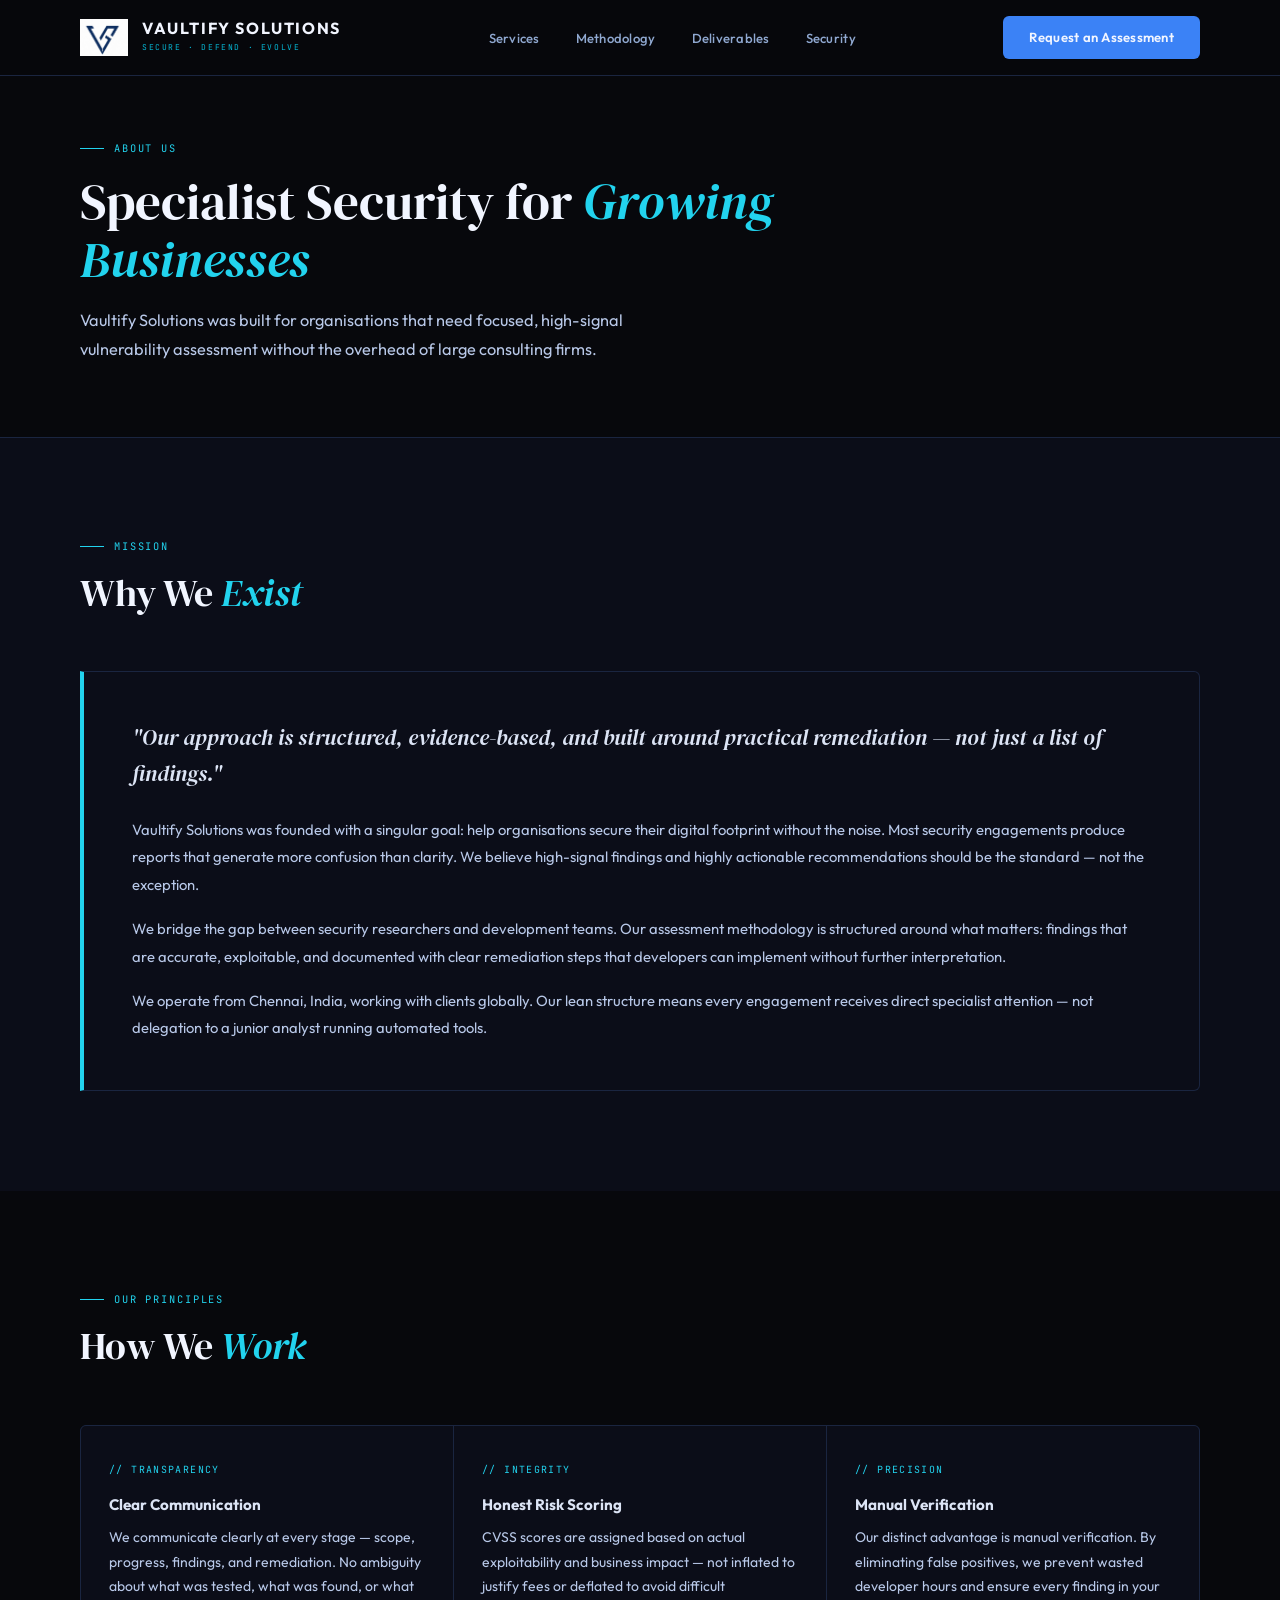
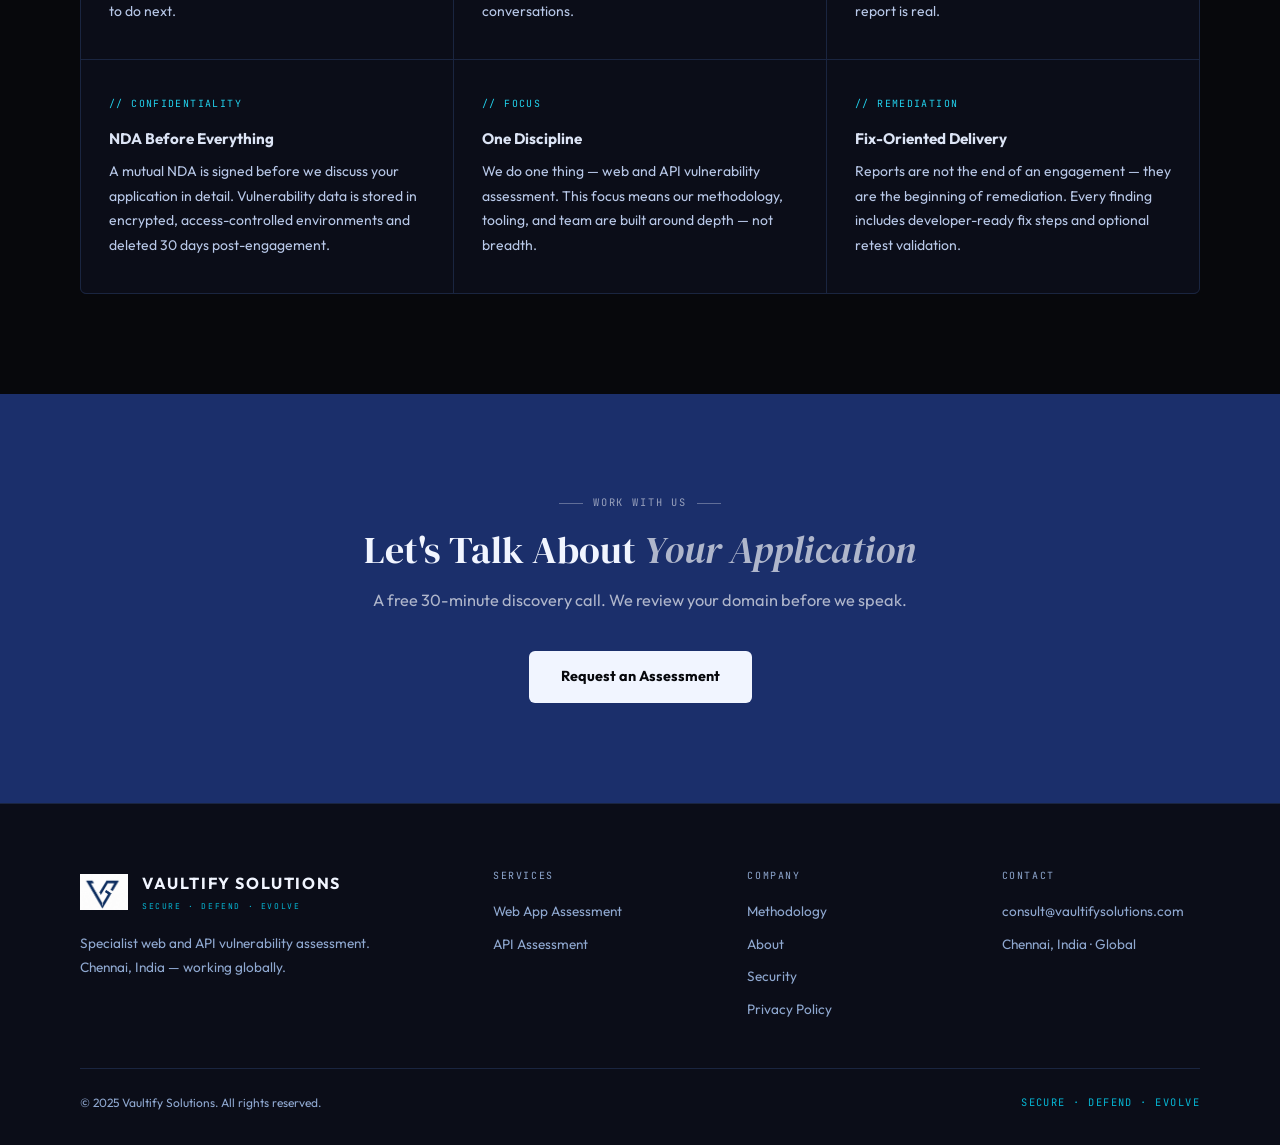
==== commit 31a7ce32: "Add files via upload" ====
--- a/about.html
+++ b/about.html
@@ -1,4 +1,4 @@
-<!DOCTYPE html><html lang="en"><head><meta charset="UTF-8"><meta name="viewport" content="width=device-width,initial-scale=1.0"><meta http-equiv="X-Content-Type-Options" content="nosniff"><meta http-equiv="X-Frame-Options" content="SAMEORIGIN"><meta name="referrer" content="strict-origin-when-cross-origin"><link rel="stylesheet" href="style.css"><title>About — Vaultify Solutions</title></head><body><nav class="nav"><a href="index.html" class="brand"><img src="logo.png" alt="Vaultify Solutions" class="brand-logo"><div><div class="brand-name">Vaultify Solutions</div><div class="brand-tag">Cybersecurity Specialists</div></div></a><ul class="nav-links"><li><a href="services.html">Services</a></li><li><a href="methodology.html">Methodology</a></li><li><a href="deliverables.html">Deliverables</a></li><li><a href="security.html">Security</a></li></ul><div class="nav-right"><div class="theme-toggle-wrap"><button class="theme-toggle" id="themeToggle" aria-label="Toggle dark mode"></button></div><a href="contact.html" class="nav-cta">Request an Assessment</a><button class="hamburger" id="hamburger" aria-label="Menu"><span></span><span></span><span></span></button></div></nav><div class="mobile-menu" id="mobileMenu"><a href="services.html">Services</a><a href="methodology.html">Methodology</a><a href="deliverables.html">Deliverables</a><a href="security.html">Security</a><a href="about.html">About</a><a href="contact.html" class="nav-cta">Request an Assessment</a></div>
+<!DOCTYPE html><html lang="en"><head><meta charset="UTF-8"><meta name="viewport" content="width=device-width,initial-scale=1.0"><meta http-equiv="X-Content-Type-Options" content="nosniff"><meta http-equiv="X-Frame-Options" content="SAMEORIGIN"><meta name="referrer" content="strict-origin-when-cross-origin"><link rel="stylesheet" href="style.css"><title>About — Vaultify Solutions</title></head><body><nav class="nav"><a href="index.html" class="brand"><img src="logo.png" alt="Vaultify Solutions" class="brand-logo"><div><div class="brand-name">Vaultify Solutions</div><div class="brand-tag">Secure · Defend · Evolve</div></div></a><ul class="nav-links"><li><a href="services.html">Services</a></li><li><a href="methodology.html">Methodology</a></li><li><a href="deliverables.html">Deliverables</a></li><li><a href="security.html">Security</a></li></ul><a href="contact.html" class="nav-cta">Request an Assessment</a></nav>
 <section class="page-hero"><div class="mw">
   <div class="s-eyebrow"><div class="line"></div><span>About Us</span></div>
   <h1 class="page-h">Specialist Security for <em>Growing Businesses</em></h1>
@@ -34,5 +34,5 @@
   <p class="s-sub w center">A free 30-minute discovery call. We review your domain before we speak.</p>
   <div class="cta-actions"><a href="contact.html" class="btn-white">Request an Assessment</a></div>
 </div></div></section>
-<footer class="footer"><div class="ft-top"><div><div class="ft-brand-row"><img src="logo.png" alt="Vaultify Solutions" class="ft-logo"><div><div class="ft-brand-name">Vaultify Solutions</div><div class="ft-brand-tag">Cybersecurity Specialists</div></div></div><p class="ft-desc">Specialist web and API vulnerability assessment. Chennai, India — working globally.</p></div><div><div class="ft-col-title">Services</div><div class="ft-links"><a href="services.html">Web App Assessment</a><a href="services.html">API Assessment</a></div></div><div><div class="ft-col-title">Company</div><div class="ft-links"><a href="methodology.html">Methodology</a><a href="about.html">About</a><a href="security.html">Security</a><a href="privacy.html">Privacy Policy</a></div></div><div><div class="ft-col-title">Contact</div><div class="ft-links"><a href="mailto:consult@vaultifysolutions.com">consult@vaultifysolutions.com</a><a href="#">Chennai, India · Global</a></div></div></div><div class="ft-bottom"><span class="ft-copy">© 2025 Vaultify Solutions. All rights reserved.</span><span class="ft-tag">Secure · Defend · Evolve</span></div></footer>
-<script>const t=document.getElementById("themeToggle"),h=document.documentElement,s=localStorage.getItem("theme")||"light";h.setAttribute("data-theme",s);t.addEventListener("click",()=>{const c=h.getAttribute("data-theme"),n=c==="dark"?"light":"dark";h.setAttribute("data-theme",n);localStorage.setItem("theme",n);});const b=document.getElementById("hamburger"),m=document.getElementById("mobileMenu");b.addEventListener("click",()=>m.classList.toggle("open"));</script></body></html>
+<footer class="footer"><div class="ft-top"><div><div class="ft-brand-row"><img src="logo.png" alt="Vaultify Solutions" class="ft-logo"><div><div class="ft-brand-name">Vaultify Solutions</div><div class="ft-brand-tag">Secure · Defend · Evolve</div></div></div><p class="ft-desc">Specialist web and API vulnerability assessment. Chennai, India — working globally.</p></div><div><div class="ft-col-title">Services</div><div class="ft-links"><a href="services.html">Web App Assessment</a><a href="services.html">API Assessment</a></div></div><div><div class="ft-col-title">Company</div><div class="ft-links"><a href="methodology.html">Methodology</a><a href="about.html">About</a><a href="security.html">Security</a><a href="privacy.html">Privacy Policy</a></div></div><div><div class="ft-col-title">Contact</div><div class="ft-links"><a href="mailto:consult@vaultifysolutions.com">consult@vaultifysolutions.com</a><a href="#">Chennai, India · Global</a></div></div></div><div class="ft-bottom"><span class="ft-copy">© 2025 Vaultify Solutions. All rights reserved.</span><span class="ft-tag">Secure · Defend · Evolve</span></div></footer>
+</body></html>
--- a/style.css
+++ b/style.css
@@ -1,895 +1,720 @@
 @import url('https://fonts.googleapis.com/css2?family=DM+Serif+Display:ital@0;1&family=Outfit:wght@300;400;500;600;700&family=JetBrains+Mono:wght@400;500&display=swap');
 
 /* ══════════════════════════════════════
-   DESIGN TOKENS — LIGHT (default)
+   DARK MODE — PERMANENT
+   Enhanced text colors for readability
 ══════════════════════════════════════ */
 :root {
-  --bg:         #FFFFFF;
-  --bg2:        #F8FAFC;
-  --bg3:        #F1F5F9;
-  --surface:    #FFFFFF;
-  --surface2:   #F8FAFC;
-  --navy:       #1B2F6B;
-  --navy-dk:    #0F1D45;
-  --navy-lt:    #E8EDF8;
-  --blue:       #2563EB;
-  --blue2:      #3B82F6;
-  --cyan:       #0891B2;
-  --cy8:        rgba(8,145,178,0.08);
-  --cy20:       rgba(8,145,178,0.20);
-  --gold:       #B45309;
-  --bd:         #E2E8F0;
-  --bd2:        #CBD5E1;
-  --text:       #0F172A;
-  --text2:      #1E293B;
-  --body:       #475569;
-  --muted:      #94A3B8;
-  --white:      #FFFFFF;
-  --red:        #DC2626;
-  --amber:      #D97706;
-  --green:      #059669;
-  --nav-bg:     rgba(255,255,255,0.96);
-  --shadow:     0 1px 3px rgba(0,0,0,0.08), 0 4px 16px rgba(0,0,0,0.06);
-  --shadow-lg:  0 8px 40px rgba(0,0,0,0.1);
-  --r:          6px;
-  --transition: 0.25s ease;
-}
-
-/* ══════════════════════════════════════
-   DARK MODE TOKENS
-══════════════════════════════════════ */
-[data-theme="dark"] {
-  --bg:         #08090D;
-  --bg2:        #0C0F1A;
-  --bg3:        #101525;
-  --surface:    #0C0F1A;
-  --surface2:   #101525;
-  --navy:       #1B2F6B;
-  --navy-dk:    #0F1D45;
-  --navy-lt:    rgba(27,47,107,0.25);
-  --blue:       #3B82F6;
-  --blue2:      #60A5FA;
-  --cyan:       #06B6D4;
-  --cy8:        rgba(6,182,212,0.08);
-  --cy20:       rgba(6,182,212,0.22);
-  --gold:       #F59E0B;
-  --bd:         #1E2A3E;
-  --bd2:        #2A3A54;
-  --text:       #F0F4FF;
-  --text2:      #E2E8F0;
-  --body:       #94A3B8;
-  --muted:      #4A5A70;
-  --white:      #F0F4FF;
-  --red:        #EF4444;
-  --amber:      #F59E0B;
-  --green:      #10B981;
-  --nav-bg:     rgba(8,9,13,0.94);
-  --shadow:     0 1px 3px rgba(0,0,0,0.3), 0 4px 16px rgba(0,0,0,0.25);
-  --shadow-lg:  0 8px 40px rgba(0,0,0,0.5);
-}
-
-/* ══════════════════════════════════════
-   RESET & BASE
-══════════════════════════════════════ */
-*, *::before, *::after { box-sizing: border-box; margin: 0; padding: 0; }
-html { scroll-behavior: smooth; }
-body {
-  font-family: 'Outfit', sans-serif;
-  background: var(--bg);
-  color: var(--text);
-  line-height: 1.6;
-  overflow-x: hidden;
-  -webkit-font-smoothing: antialiased;
-  transition: background var(--transition), color var(--transition);
-}
-img { display: block; max-width: 100%; }
-a { text-decoration: none; color: inherit; }
-ul { list-style: none; }
-.mw { max-width: 1200px; margin: 0 auto; }
+  --bg:        #07080C;
+  --bg2:       #0B0D18;
+  --bg3:       #0F1220;
+  --surface:   #0B0D18;
+  --surface2:  #0F1220;
+  --navy:      #1B2F6B;
+  --navy-dk:   #0F1D45;
+  --navy-lt:   rgba(27,47,107,0.2);
+  --blue:      #3B82F6;
+  --blue2:     #60A5FA;
+  --cyan:      #22D3EE;
+  --cyan-dk:   #06B6D4;
+  --cy8:       rgba(34,211,238,0.08);
+  --cy20:      rgba(34,211,238,0.18);
+  --gold:      #F59E0B;
+  --bd:        #1A2540;
+  --bd2:       #263356;
+  --text:      #F1F5FF;       /* headings — near white, crisp */
+  --text2:     #DCE4F5;       /* subheadings — bright */
+  --body:      #B8C8E8;       /* body copy — MUCH brighter than before */
+  --body2:     #8FA8D0;       /* secondary body */
+  --muted:     #546080;       /* truly muted, only for labels */
+  --white:     #F1F5FF;
+  --red:       #F87171;
+  --amber:     #FBBF24;
+  --green:     #34D399;
+  --nav-bg:    rgba(7,8,12,0.96);
+  --shadow:    0 1px 3px rgba(0,0,0,0.4), 0 4px 20px rgba(0,0,0,0.3);
+  --shadow-lg: 0 8px 48px rgba(0,0,0,0.6);
+  --r:         6px;
+  --tr:        0.2s ease;
+}
+
+/* ── RESET ── */
+*,*::before,*::after{box-sizing:border-box;margin:0;padding:0;}
+html{scroll-behavior:smooth;}
+body{
+  font-family:'Outfit',sans-serif;
+  background:var(--bg);
+  color:var(--body);
+  line-height:1.65;
+  overflow-x:hidden;
+  -webkit-font-smoothing:antialiased;
+}
+img{display:block;max-width:100%;}
+a{text-decoration:none;color:inherit;}
+ul{list-style:none;}
+.mw{max-width:1200px;margin:0 auto;}
 
 /* ══════════════════════════════════════
    NAVBAR
 ══════════════════════════════════════ */
-.nav {
-  position: fixed; top: 0; left: 0; right: 0; z-index: 1000;
-  height: 76px; padding: 0 80px;
-  display: flex; align-items: center; justify-content: space-between;
-  background: var(--nav-bg);
-  backdrop-filter: blur(20px);
-  border-bottom: 1px solid var(--bd);
-  transition: background var(--transition), border-color var(--transition);
-}
-.brand {
-  display: flex; align-items: center; gap: 14px;
-}
-.brand-logo {
-  height: 48px; width: 48px; object-fit: contain; flex-shrink: 0;
-}
-.brand-name {
-  font-family: 'Outfit', sans-serif;
-  font-size: 1rem; font-weight: 700;
-  color: var(--navy); letter-spacing: 0.1em;
-  text-transform: uppercase; line-height: 1;
-  transition: color var(--transition);
-}
-[data-theme="dark"] .brand-name { color: var(--white); }
-.brand-tag {
-  font-family: 'JetBrains Mono', monospace;
-  font-size: 0.5rem; color: var(--muted);
-  letter-spacing: 0.2em; text-transform: uppercase; margin-top: 4px;
-}
-.nav-links {
-  display: flex; align-items: center; gap: 36px;
-}
-.nav-links a {
-  font-size: 0.82rem; font-weight: 500;
-  color: var(--body); letter-spacing: 0.02em;
-  transition: color var(--transition);
-}
-.nav-links a:hover { color: var(--navy); }
-[data-theme="dark"] .nav-links a:hover { color: var(--white); }
-.nav-right {
-  display: flex; align-items: center; gap: 14px;
-}
-
-/* Dark mode toggle */
-.theme-toggle {
-  width: 44px; height: 24px;
-  background: var(--bd2); border: none; border-radius: 100px;
-  cursor: pointer; position: relative;
-  transition: background var(--transition);
-  flex-shrink: 0;
-}
-.theme-toggle::after {
-  content: '';
-  position: absolute; top: 3px; left: 3px;
-  width: 18px; height: 18px;
-  background: var(--white); border-radius: 50%;
-  transition: transform 0.25s ease, background var(--transition);
-  box-shadow: 0 1px 4px rgba(0,0,0,0.15);
-}
-[data-theme="dark"] .theme-toggle { background: var(--blue); }
-[data-theme="dark"] .theme-toggle::after { transform: translateX(20px); }
-.theme-toggle-wrap {
-  display: flex; align-items: center; gap: 8px;
-  font-family: 'JetBrains Mono', monospace;
-  font-size: 0.6rem; color: var(--muted); letter-spacing: 0.1em;
-}
-.nav-cta {
-  background: var(--navy); color: var(--white) !important;
-  padding: 11px 24px; border-radius: var(--r);
-  font-weight: 600; font-size: 0.82rem;
-  letter-spacing: 0.02em;
-  transition: background var(--transition), box-shadow var(--transition);
-  white-space: nowrap;
-}
-.nav-cta:hover {
-  background: var(--navy-dk);
-  box-shadow: 0 4px 20px rgba(27,47,107,0.3);
-}
-[data-theme="dark"] .nav-cta { background: var(--blue); }
-[data-theme="dark"] .nav-cta:hover { background: var(--blue2); }
-
-/* Mobile hamburger */
-.hamburger {
-  display: none; flex-direction: column; gap: 5px;
-  background: none; border: none; cursor: pointer; padding: 4px;
-}
-.hamburger span {
-  display: block; width: 22px; height: 2px;
-  background: var(--text); border-radius: 2px;
-  transition: all 0.25s ease;
-}
-.mobile-menu {
-  display: none; position: fixed;
-  top: 76px; left: 0; right: 0; z-index: 999;
-  background: var(--surface);
-  border-bottom: 1px solid var(--bd);
-  padding: 20px 24px 28px;
-  flex-direction: column; gap: 0;
-  box-shadow: var(--shadow-lg);
-}
-.mobile-menu.open { display: flex; }
-.mobile-menu a {
-  font-size: 0.95rem; font-weight: 500;
-  color: var(--body); padding: 14px 0;
-  border-bottom: 1px solid var(--bd);
-  transition: color var(--transition);
-}
-.mobile-menu a:last-child { border-bottom: none; }
-.mobile-menu a:hover { color: var(--navy); }
-.mobile-menu .nav-cta {
-  margin-top: 16px; text-align: center;
-  display: block; border-bottom: none !important;
-}
+.nav{
+  position:fixed;top:0;left:0;right:0;z-index:1000;
+  height:76px;padding:0 80px;
+  display:flex;align-items:center;justify-content:space-between;
+  background:var(--nav-bg);
+  backdrop-filter:blur(24px);
+  border-bottom:1px solid var(--bd);
+}
+.brand{display:flex;align-items:center;gap:14px;}
+.brand-logo{height:48px;width:48px;object-fit:contain;flex-shrink:0;}
+.brand-name{
+  font-family:'Outfit',sans-serif;
+  font-size:1rem;font-weight:700;
+  color:var(--white);letter-spacing:0.1em;
+  text-transform:uppercase;line-height:1;
+}
+.brand-tag{
+  font-family:'JetBrains Mono',monospace;
+  font-size:0.5rem;color:var(--cyan-dk);
+  letter-spacing:0.2em;text-transform:uppercase;margin-top:5px;
+}
+.nav-links{display:flex;align-items:center;gap:36px;}
+.nav-links a{
+  font-size:0.82rem;font-weight:500;
+  color:var(--body2);letter-spacing:0.02em;
+  transition:color var(--tr);
+}
+.nav-links a:hover{color:var(--white);}
+.nav-cta{
+  background:var(--blue);color:var(--white)!important;
+  padding:11px 26px;border-radius:var(--r);
+  font-weight:600;font-size:0.82rem;
+  letter-spacing:0.02em;
+  transition:background var(--tr),box-shadow var(--tr);
+  white-space:nowrap;
+}
+.nav-cta:hover{background:var(--blue2);box-shadow:0 4px 24px rgba(59,130,246,0.4);}
 
 /* ══════════════════════════════════════
    HERO
 ══════════════════════════════════════ */
-.hero {
-  min-height: 100vh;
-  padding: 140px 80px 100px;
-  display: flex; align-items: center;
-  background: var(--bg);
-  position: relative; overflow: hidden;
-  transition: background var(--transition);
-}
-/* Subtle grid - light */
-.hero::before {
-  content: '';
-  position: absolute; inset: 0;
+.hero{
+  min-height:100vh;padding:140px 80px 100px;
+  display:flex;align-items:center;
+  position:relative;overflow:hidden;
+  background:var(--bg);
+}
+/* Subtle grid */
+.hero::before{
+  content:'';position:absolute;inset:0;
   background-image:
-    linear-gradient(var(--bd) 1px, transparent 1px),
-    linear-gradient(90deg, var(--bd) 1px, transparent 1px);
-  background-size: 60px 60px;
-  opacity: 0.35; pointer-events: none;
-}
-[data-theme="dark"] .hero::before { opacity: 0.5; }
-.hero-glow {
-  position: absolute; right: -80px; top: 50%;
-  transform: translateY(-55%);
-  width: 600px; height: 600px;
-  background: radial-gradient(circle, rgba(27,47,107,0.07) 0%, transparent 65%);
-  pointer-events: none;
-}
-[data-theme="dark"] .hero-glow {
-  background: radial-gradient(circle, rgba(37,99,235,0.09) 0%, transparent 65%);
-}
-.hero-inner {
-  display: grid; grid-template-columns: 1fr 480px;
-  gap: 80px; align-items: center;
-  width: 100%; max-width: 1200px; margin: 0 auto;
-  position: relative; z-index: 2;
-}
-.hero-eyebrow {
-  display: inline-flex; align-items: center; gap: 10px;
-  background: var(--navy-lt); border: 1px solid var(--cy20);
-  padding: 6px 14px; border-radius: 100px; margin-bottom: 28px;
-}
-.hero-eyebrow span {
-  font-family: 'JetBrains Mono', monospace;
-  font-size: 0.65rem; font-weight: 500;
-  color: var(--navy); letter-spacing: 0.14em; text-transform: uppercase;
-}
-[data-theme="dark"] .hero-eyebrow span { color: var(--cyan); }
-.hero-dot {
-  width: 6px; height: 6px; background: var(--green);
-  border-radius: 50%; animation: pulse 2s infinite;
-}
-@keyframes pulse { 0%,100%{opacity:1;transform:scale(1)} 50%{opacity:0.6;transform:scale(0.85)} }
-.hero h1 {
-  font-family: 'DM Serif Display', serif;
-  font-size: clamp(2.4rem, 4.5vw, 4rem);
-  font-weight: 400; line-height: 1.1;
-  color: var(--text); letter-spacing: -0.02em; margin-bottom: 24px;
-  transition: color var(--transition);
-}
-.hero h1 em { font-style: italic; color: var(--navy); }
-[data-theme="dark"] .hero h1 em { color: var(--cyan); }
-.hero-rule {
-  width: 56px; height: 3px;
-  background: linear-gradient(90deg, var(--navy), transparent);
-  margin-bottom: 24px;
-}
-[data-theme="dark"] .hero-rule {
-  background: linear-gradient(90deg, var(--cyan), transparent);
-}
-.hero-sub {
-  font-size: 1.05rem; line-height: 1.8;
-  color: var(--body); max-width: 500px; margin-bottom: 40px;
-  transition: color var(--transition);
-}
-.hero-actions { display: flex; gap: 14px; flex-wrap: wrap; margin-bottom: 56px; }
-.hero-kpis {
-  display: flex; gap: 48px;
-  padding-top: 40px; border-top: 1px solid var(--bd);
-  transition: border-color var(--transition);
-}
-.kpi-num {
-  font-family: 'DM Serif Display', serif;
-  font-size: 2.2rem; color: var(--navy); line-height: 1;
-  transition: color var(--transition);
-}
-[data-theme="dark"] .kpi-num { color: var(--white); }
-.kpi-label {
-  font-family: 'JetBrains Mono', monospace;
-  font-size: 0.6rem; color: var(--muted);
-  letter-spacing: 0.14em; text-transform: uppercase; margin-top: 6px;
-}
-
-/* Hero dashboard panel */
-.hero-panel { position: relative; }
-.dash-card {
-  background: var(--surface);
-  border: 1px solid var(--bd);
-  border-radius: 10px; overflow: hidden;
-  box-shadow: var(--shadow-lg);
-  transition: background var(--transition), border-color var(--transition);
-}
-.dash-bar {
-  background: var(--navy);
-  padding: 13px 18px;
-  display: flex; align-items: center; gap: 8px;
-}
-[data-theme="dark"] .dash-bar { background: var(--bg3); border-bottom: 1px solid var(--bd); }
-.d-dot { width: 9px; height: 9px; border-radius: 50%; }
-.d-r { background: #EF4444; } .d-y { background: #F59E0B; } .d-g { background: #10B981; }
-.d-title {
-  font-family: 'JetBrains Mono', monospace;
-  font-size: 0.68rem; color: rgba(255,255,255,0.55); margin-left: 6px;
-}
-[data-theme="dark"] .d-title { color: var(--muted); }
-.dash-body { padding: 0; }
-.cvss-panel { padding: 18px 20px; border-bottom: 1px solid var(--bd); }
-.cvss-title {
-  font-family: 'JetBrains Mono', monospace;
-  font-size: 0.6rem; letter-spacing: 0.12em;
-  text-transform: uppercase; margin-bottom: 14px;
-  color: var(--navy);
-}
-[data-theme="dark"] .cvss-title { color: var(--cyan); }
-.cv-row { display: flex; align-items: center; gap: 10px; margin-bottom: 9px; }
-.cv-row:last-child { margin-bottom: 0; }
-.cv-name {
-  font-family: 'JetBrains Mono', monospace;
-  font-size: 0.7rem; color: var(--body); flex: 1;
-  transition: color var(--transition);
-}
-.cv-bar-w { width: 80px; height: 5px; background: var(--bd); border-radius: 3px; overflow: hidden; flex-shrink: 0; }
-.cv-bar { height: 100%; border-radius: 3px; }
-.cv-score { font-family: 'JetBrains Mono', monospace; font-size: 0.7rem; font-weight: 600; width: 28px; text-align: right; }
-.sc-cr { color: var(--red); } .sc-hi { color: var(--amber); }
-.sc-me { color: var(--blue); } .sc-lo { color: var(--green); }
-.findings-panel { padding: 16px 20px; border-bottom: 1px solid var(--bd); }
-.findings-title {
-  font-family: 'JetBrains Mono', monospace;
-  font-size: 0.6rem; color: var(--muted);
-  letter-spacing: 0.12em; text-transform: uppercase; margin-bottom: 10px;
-}
-.finding-row {
-  display: flex; align-items: center; gap: 8px;
-  padding: 8px 10px; border-radius: 5px; margin-bottom: 4px;
-  background: var(--bg2);
-  transition: background var(--transition);
-}
-.finding-row:last-child { margin-bottom: 0; }
-.f-badge {
-  font-family: 'JetBrains Mono', monospace;
-  font-size: 0.55rem; font-weight: 700; padding: 2px 7px; border-radius: 3px; flex-shrink: 0;
-}
-.fb-cr { background: rgba(220,38,38,0.1); color: var(--red); }
-.fb-hi { background: rgba(217,119,6,0.1); color: var(--amber); }
-.fb-me { background: rgba(37,99,235,0.1); color: var(--blue); }
-.f-name { font-size: 0.72rem; color: var(--text2); transition: color var(--transition); }
-.dash-footer {
-  padding: 12px 20px;
-  display: flex; justify-content: space-between; align-items: center;
-  background: var(--bg2); transition: background var(--transition);
-}
-.df-left {
-  font-family: 'JetBrains Mono', monospace;
-  font-size: 0.6rem; color: var(--muted);
-}
-.df-right {
-  font-family: 'JetBrains Mono', monospace;
-  font-size: 0.6rem; color: var(--green);
-  display: flex; align-items: center; gap: 5px;
-}
-.ok-dot { width: 5px; height: 5px; background: var(--green); border-radius: 50%; animation: pulse 2s infinite; }
+    linear-gradient(rgba(34,211,238,0.04) 1px,transparent 1px),
+    linear-gradient(90deg,rgba(34,211,238,0.04) 1px,transparent 1px);
+  background-size:56px 56px;pointer-events:none;
+}
+.hero-glow{
+  position:absolute;right:-60px;top:50%;transform:translateY(-55%);
+  width:680px;height:680px;
+  background:radial-gradient(circle,rgba(37,99,235,0.09) 0%,transparent 65%);
+  pointer-events:none;
+}
+.hero-inner{
+  display:grid;grid-template-columns:1fr 480px;
+  gap:80px;align-items:center;
+  width:100%;max-width:1200px;margin:0 auto;
+  position:relative;z-index:2;
+}
+.hero-eyebrow{
+  display:inline-flex;align-items:center;gap:10px;
+  background:var(--cy8);border:1px solid var(--cy20);
+  padding:7px 16px;border-radius:100px;margin-bottom:28px;
+}
+.hero-dot{width:6px;height:6px;background:var(--green);border-radius:50%;animation:pulse 2s infinite;}
+@keyframes pulse{0%,100%{opacity:1;transform:scale(1)}50%{opacity:0.5;transform:scale(0.8)}}
+.hero-eyebrow span{
+  font-family:'JetBrains Mono',monospace;
+  font-size:0.67rem;color:var(--cyan);
+  letter-spacing:0.16em;text-transform:uppercase;
+}
+.hero h1{
+  font-family:'DM Serif Display',serif;
+  font-size:clamp(2.6rem,4.5vw,4rem);
+  font-weight:400;line-height:1.1;
+  color:var(--text);letter-spacing:-0.02em;margin-bottom:24px;
+}
+.hero h1 em{font-style:italic;color:var(--cyan);}
+.hero-rule{
+  width:56px;height:2px;
+  background:linear-gradient(90deg,var(--cyan),transparent);
+  margin-bottom:24px;
+}
+.hero-sub{
+  font-size:1.08rem;line-height:1.8;
+  color:var(--body);font-weight:400;
+  max-width:500px;margin-bottom:40px;
+}
+.hero-actions{display:flex;gap:14px;flex-wrap:wrap;margin-bottom:56px;}
+.hero-kpis{
+  display:flex;gap:52px;
+  padding-top:40px;border-top:1px solid var(--bd);
+}
+.kpi-num{
+  font-family:'DM Serif Display',serif;
+  font-size:2.4rem;color:var(--white);line-height:1;
+}
+.kpi-label{
+  font-family:'JetBrains Mono',monospace;
+  font-size:0.6rem;color:var(--body2);
+  letter-spacing:0.14em;text-transform:uppercase;margin-top:6px;
+}
+
+/* DASHBOARD CARD */
+.dash-card{
+  background:var(--bg2);border:1px solid var(--bd);
+  border-radius:10px;overflow:hidden;
+  box-shadow:var(--shadow-lg);
+}
+.dash-bar{
+  background:var(--bg3);border-bottom:1px solid var(--bd);
+  padding:13px 18px;display:flex;align-items:center;gap:8px;
+}
+.d-dot{width:9px;height:9px;border-radius:50%;}
+.d-r{background:#F87171;}.d-y{background:#FBBF24;}.d-g{background:#34D399;}
+.d-title{
+  font-family:'JetBrains Mono',monospace;
+  font-size:0.67rem;color:var(--body2);margin-left:6px;
+}
+.cvss-panel{padding:18px 20px;border-bottom:1px solid var(--bd);}
+.cvss-title{
+  font-family:'JetBrains Mono',monospace;
+  font-size:0.6rem;color:var(--cyan);
+  letter-spacing:0.12em;text-transform:uppercase;margin-bottom:14px;
+}
+.cv-row{display:flex;align-items:center;gap:10px;margin-bottom:9px;}
+.cv-row:last-child{margin-bottom:0;}
+.cv-name{
+  font-family:'JetBrains Mono',monospace;
+  font-size:0.7rem;color:var(--body);flex:1;
+}
+.cv-bar-w{width:80px;height:5px;background:var(--bd2);border-radius:3px;overflow:hidden;flex-shrink:0;}
+.cv-bar{height:100%;border-radius:3px;}
+.cv-score{font-family:'JetBrains Mono',monospace;font-size:0.7rem;font-weight:600;width:28px;text-align:right;}
+.sc-cr{color:var(--red);}
+.sc-hi{color:var(--amber);}
+.sc-me{color:var(--blue2);}
+.sc-lo{color:var(--green);}
+.findings-panel{padding:16px 20px;border-bottom:1px solid var(--bd);}
+.findings-title{
+  font-family:'JetBrains Mono',monospace;
+  font-size:0.6rem;color:var(--body2);
+  letter-spacing:0.12em;text-transform:uppercase;margin-bottom:10px;
+}
+.finding-row{
+  display:flex;align-items:center;gap:8px;
+  padding:8px 10px;border-radius:5px;margin-bottom:4px;
+  background:var(--bg3);
+}
+.finding-row:last-child{margin-bottom:0;}
+.f-badge{
+  font-family:'JetBrains Mono',monospace;
+  font-size:0.58rem;font-weight:700;
+  padding:2px 8px;border-radius:3px;flex-shrink:0;
+}
+.fb-cr{background:rgba(248,113,113,0.12);color:var(--red);}
+.fb-hi{background:rgba(251,191,36,0.12);color:var(--amber);}
+.fb-me{background:rgba(96,165,250,0.12);color:var(--blue2);}
+.f-name{font-size:0.73rem;color:var(--text2);}
+.dash-footer{
+  padding:12px 20px;
+  display:flex;justify-content:space-between;align-items:center;
+  background:var(--bg3);
+}
+.df-left{font-family:'JetBrains Mono',monospace;font-size:0.62rem;color:var(--body2);}
+.df-right{
+  font-family:'JetBrains Mono',monospace;
+  font-size:0.62rem;color:var(--green);
+  display:flex;align-items:center;gap:6px;
+}
+.ok-dot{width:5px;height:5px;background:var(--green);border-radius:50%;animation:pulse 2s infinite;}
 
 /* ══════════════════════════════════════
    TICKER
 ══════════════════════════════════════ */
-.ticker {
-  background: var(--navy); padding: 13px 0;
-  overflow: hidden; border-top: none; border-bottom: none;
-}
-.ticker-track { display: flex; animation: tick 40s linear infinite; white-space: nowrap; }
-.t-item {
-  font-family: 'JetBrains Mono', monospace;
-  font-size: 0.68rem; color: rgba(255,255,255,0.4);
-  letter-spacing: 0.12em; text-transform: uppercase;
-  padding: 0 28px; flex-shrink: 0;
-}
-.t-dot { color: rgba(255,255,255,0.25); }
-@keyframes tick { from { transform: translateX(0); } to { transform: translateX(-50%); } }
+.ticker{
+  background:var(--navy);
+  border-top:1px solid rgba(255,255,255,0.04);
+  border-bottom:1px solid rgba(255,255,255,0.04);
+  padding:14px 0;overflow:hidden;
+}
+.ticker-track{display:flex;animation:tick 40s linear infinite;white-space:nowrap;}
+.t-item{
+  font-family:'JetBrains Mono',monospace;
+  font-size:0.68rem;color:rgba(255,255,255,0.4);
+  letter-spacing:0.12em;text-transform:uppercase;
+  padding:0 28px;flex-shrink:0;
+}
+.t-dot{color:var(--cyan);opacity:0.5;}
+@keyframes tick{from{transform:translateX(0)}to{transform:translateX(-50%)}}
 
 /* ══════════════════════════════════════
    BUTTONS
 ══════════════════════════════════════ */
-.btn-primary {
-  background: var(--navy); color: var(--white);
-  padding: 14px 32px; border-radius: var(--r);
-  font-weight: 600; font-size: 0.875rem;
-  display: inline-block;
-  transition: background var(--transition), box-shadow var(--transition);
-  border: none; cursor: pointer;
-}
-.btn-primary:hover {
-  background: var(--navy-dk);
-  box-shadow: 0 6px 24px rgba(27,47,107,0.3);
-}
-[data-theme="dark"] .btn-primary { background: var(--blue); }
-[data-theme="dark"] .btn-primary:hover { background: var(--blue2); box-shadow: 0 6px 24px rgba(37,99,235,0.35); }
-.btn-outline {
-  border: 1.5px solid var(--bd2); color: var(--body);
-  padding: 13px 32px; border-radius: var(--r);
-  font-weight: 500; font-size: 0.875rem;
-  display: inline-block;
-  transition: all var(--transition);
-  background: transparent;
-}
-.btn-outline:hover { border-color: var(--navy); color: var(--navy); }
-[data-theme="dark"] .btn-outline:hover { border-color: var(--cyan); color: var(--cyan); }
-.btn-white {
-  background: var(--white); color: var(--navy);
-  padding: 14px 32px; border-radius: var(--r);
-  font-weight: 700; font-size: 0.875rem;
-  display: inline-block;
-  transition: opacity var(--transition);
-}
-.btn-white:hover { opacity: 0.9; }
-.btn-ghost-white {
-  border: 1.5px solid rgba(255,255,255,0.3); color: var(--white);
-  padding: 13px 32px; border-radius: var(--r);
-  font-weight: 500; font-size: 0.875rem;
-  display: inline-block;
-  transition: border-color var(--transition);
-  background: transparent;
-}
-.btn-ghost-white:hover { border-color: rgba(255,255,255,0.7); }
-
-/* ══════════════════════════════════════
-   SECTIONS
-══════════════════════════════════════ */
-.section { padding: 100px 80px; transition: background var(--transition); }
-.section.alt { background: var(--bg2); }
-.section.navy { background: var(--navy); }
-.section.dark-navy { background: var(--navy-dk); }
-
-.s-eyebrow {
-  display: flex; align-items: center; gap: 10px; margin-bottom: 16px;
-}
-.s-eyebrow .line { width: 24px; height: 1.5px; background: var(--navy); transition: background var(--transition); }
-[data-theme="dark"] .s-eyebrow .line { background: var(--cyan); }
-.s-eyebrow .line.w { background: rgba(255,255,255,0.4); }
-.s-eyebrow span {
-  font-family: 'JetBrains Mono', monospace;
-  font-size: 0.65rem; font-weight: 500;
-  color: var(--navy); letter-spacing: 0.18em; text-transform: uppercase;
-  transition: color var(--transition);
-}
-[data-theme="dark"] .s-eyebrow span { color: var(--cyan); }
-.s-eyebrow span.w { color: rgba(255,255,255,0.6); }
-.s-h {
-  font-family: 'DM Serif Display', serif;
-  font-size: clamp(1.9rem, 3vw, 2.8rem);
-  font-weight: 400; color: var(--text);
-  line-height: 1.2; margin-bottom: 14px;
-  transition: color var(--transition);
-}
-.s-h em { font-style: italic; color: var(--navy); }
-[data-theme="dark"] .s-h em { color: var(--cyan); }
-.s-h.w { color: var(--white); }
-.s-sub {
-  font-size: 1rem; color: var(--body);
-  line-height: 1.8; max-width: 560px;
-  transition: color var(--transition);
-}
-.s-sub.w { color: rgba(255,255,255,0.65); }
-.s-sub.center { text-align: center; margin: 0 auto; }
+.btn-primary{
+  background:var(--blue);color:var(--white);
+  padding:14px 32px;border-radius:var(--r);
+  font-weight:600;font-size:0.9rem;
+  display:inline-block;
+  transition:background var(--tr),box-shadow var(--tr);
+}
+.btn-primary:hover{background:var(--blue2);box-shadow:0 6px 28px rgba(59,130,246,0.4);}
+.btn-outline{
+  border:1px solid var(--bd2);color:var(--body);
+  padding:13px 32px;border-radius:var(--r);
+  font-weight:500;font-size:0.9rem;
+  display:inline-block;background:transparent;
+  transition:all var(--tr);
+}
+.btn-outline:hover{border-color:var(--cyan);color:var(--cyan);}
+.btn-white{
+  background:var(--white);color:#07080C;
+  padding:14px 32px;border-radius:var(--r);
+  font-weight:700;font-size:0.9rem;
+  display:inline-block;transition:opacity var(--tr);
+}
+.btn-white:hover{opacity:0.92;}
+.btn-ghost-white{
+  border:1px solid rgba(255,255,255,0.25);color:var(--white);
+  padding:13px 32px;border-radius:var(--r);
+  font-weight:500;font-size:0.9rem;
+  display:inline-block;background:transparent;
+  transition:border-color var(--tr);
+}
+.btn-ghost-white:hover{border-color:rgba(255,255,255,0.6);}
+
+/* ══════════════════════════════════════
+   SECTION BASE
+══════════════════════════════════════ */
+.section{padding:100px 80px;}
+.section.alt{background:var(--bg2);}
+.section.navy{background:var(--navy);}
+
+.s-eyebrow{display:flex;align-items:center;gap:10px;margin-bottom:16px;}
+.s-eyebrow .line{width:24px;height:1px;background:var(--cyan);}
+.s-eyebrow .line.w{background:rgba(255,255,255,0.3);}
+.s-eyebrow span{
+  font-family:'JetBrains Mono',monospace;
+  font-size:0.65rem;color:var(--cyan);
+  letter-spacing:0.18em;text-transform:uppercase;
+}
+.s-eyebrow span.w{color:rgba(255,255,255,0.55);}
+
+.s-h{
+  font-family:'DM Serif Display',serif;
+  font-size:clamp(2rem,3vw,2.9rem);
+  font-weight:400;color:var(--text);
+  line-height:1.15;margin-bottom:14px;
+}
+.s-h em{font-style:italic;color:var(--cyan);}
+.s-h.w{color:var(--white);}
+
+.s-sub{
+  font-size:1.02rem;color:var(--body);
+  line-height:1.8;max-width:560px;
+}
+.s-sub.w{color:rgba(255,255,255,0.65);}
+.s-sub.center{text-align:center;margin:0 auto;}
 
 /* ══════════════════════════════════════
    TRUST BAR
 ══════════════════════════════════════ */
-.trust-grid {
-  display: grid; grid-template-columns: repeat(3,1fr);
-  gap: 1px; background: var(--bd);
-  border: 1px solid var(--bd); border-radius: var(--r);
-  overflow: hidden; margin-top: 56px;
-  transition: background var(--transition), border-color var(--transition);
-}
-.trust-card {
-  background: var(--surface); padding: 36px 32px; text-align: center;
-  transition: background var(--transition);
-}
-.trust-icon { font-size: 1.7rem; margin-bottom: 14px; }
-.trust-title { font-size: 0.9rem; font-weight: 700; color: var(--text2); margin-bottom: 8px; transition: color var(--transition); }
-.trust-text { font-size: 0.82rem; color: var(--body); line-height: 1.75; transition: color var(--transition); }
+.trust-grid{
+  display:grid;grid-template-columns:repeat(3,1fr);
+  gap:1px;background:var(--bd);
+  border:1px solid var(--bd);border-radius:var(--r);
+  overflow:hidden;margin-top:56px;
+}
+.trust-card{background:var(--bg2);padding:40px 34px;text-align:center;}
+.trust-icon{font-size:1.8rem;margin-bottom:14px;}
+.trust-title{font-size:0.95rem;font-weight:700;color:var(--text2);margin-bottom:10px;}
+.trust-text{font-size:0.875rem;color:var(--body);line-height:1.75;}
 
 /* ══════════════════════════════════════
    SERVICE CARDS
 ══════════════════════════════════════ */
-.svc-grid {
-  display: grid; grid-template-columns: repeat(3,1fr);
-  gap: 1px; background: var(--bd);
-  border: 1px solid var(--bd); border-radius: var(--r);
-  overflow: hidden; margin-top: 56px;
-  transition: background var(--transition), border-color var(--transition);
-}
-.svc-card {
-  background: var(--surface); padding: 36px 30px;
-  transition: background var(--transition); position: relative; overflow: hidden;
-}
-.svc-card::before {
-  content: ''; position: absolute; top: 0; left: 0;
-  width: 2px; height: 0; background: var(--navy);
-  transition: height 0.35s ease;
-}
-[data-theme="dark"] .svc-card::before { background: var(--cyan); }
-.svc-card:hover { background: var(--bg2); }
-.svc-card:hover::before { height: 100%; }
-.svc-num {
-  font-family: 'JetBrains Mono', monospace;
-  font-size: 0.6rem; color: var(--navy); letter-spacing: 0.14em;
-  text-transform: uppercase; margin-bottom: 16px;
-  transition: color var(--transition);
-}
-[data-theme="dark"] .svc-num { color: var(--cyan); }
-.svc-card h3 {
-  font-size: 0.95rem; font-weight: 700; color: var(--text2);
-  margin-bottom: 10px; line-height: 1.3;
-  transition: color var(--transition);
-}
-.svc-card p { font-size: 0.82rem; color: var(--body); line-height: 1.75; transition: color var(--transition); }
+.svc-grid{
+  display:grid;grid-template-columns:repeat(3,1fr);
+  gap:1px;background:var(--bd);
+  border:1px solid var(--bd);border-radius:var(--r);
+  overflow:hidden;margin-top:56px;
+}
+.svc-card{
+  background:var(--bg2);padding:36px 30px;
+  position:relative;overflow:hidden;
+  transition:background var(--tr);
+}
+.svc-card::before{
+  content:'';position:absolute;top:0;left:0;
+  width:2px;height:0;background:var(--cyan);
+  transition:height 0.4s ease;
+}
+.svc-card:hover{background:var(--bg3);}
+.svc-card:hover::before{height:100%;}
+.svc-num{
+  font-family:'JetBrains Mono',monospace;
+  font-size:0.62rem;color:var(--cyan);
+  letter-spacing:0.14em;text-transform:uppercase;margin-bottom:16px;
+}
+.svc-card h3{
+  font-size:0.98rem;font-weight:700;
+  color:var(--text2);margin-bottom:10px;line-height:1.3;
+}
+.svc-card p{font-size:0.875rem;color:var(--body);line-height:1.75;}
 
 /* ══════════════════════════════════════
    METHODOLOGY / PROCESS
 ══════════════════════════════════════ */
-.process-grid {
-  display: grid; grid-template-columns: repeat(3,1fr);
-  gap: 1px; background: var(--bd);
-  border: 1px solid var(--bd); border-radius: var(--r);
-  overflow: hidden; margin-top: 56px;
-  transition: background var(--transition), border-color var(--transition);
-}
-.proc-step {
-  background: var(--surface); padding: 32px 28px;
-  transition: background var(--transition);
-}
-.proc-num {
-  font-family: 'DM Serif Display', serif;
-  font-size: 2.8rem; color: var(--bd2);
-  line-height: 1; margin-bottom: 16px;
-  transition: color var(--transition);
-}
-.proc-line { width: 20px; height: 2px; background: var(--navy); margin-bottom: 14px; transition: background var(--transition); }
-[data-theme="dark"] .proc-line { background: var(--cyan); }
-.proc-step h4 { font-size: 0.9rem; font-weight: 700; color: var(--text2); margin-bottom: 8px; transition: color var(--transition); }
-.proc-step p { font-size: 0.8rem; color: var(--body); line-height: 1.7; transition: color var(--transition); }
-.method-note {
-  background: var(--bg2); border: 1px solid var(--bd);
-  border-left: 3px solid var(--navy); padding: 20px 24px;
-  margin-top: 28px; border-radius: 0 var(--r) var(--r) 0;
-  font-size: 0.875rem; color: var(--body); line-height: 1.75;
-  font-style: italic;
-  transition: all var(--transition);
-}
-[data-theme="dark"] .method-note { border-left-color: var(--cyan); }
+.process-grid{
+  display:grid;grid-template-columns:repeat(3,1fr);
+  gap:1px;background:var(--bd);
+  border:1px solid var(--bd);border-radius:var(--r);
+  overflow:hidden;margin-top:56px;
+}
+.proc-step{background:var(--bg2);padding:36px 28px;}
+.proc-num{
+  font-family:'DM Serif Display',serif;
+  font-size:3rem;color:var(--bd2);
+  line-height:1;margin-bottom:18px;
+}
+.proc-line{width:20px;height:2px;background:var(--cyan);margin-bottom:16px;}
+.proc-step h4{font-size:0.92rem;font-weight:700;color:var(--text2);margin-bottom:8px;}
+.proc-step p{font-size:0.855rem;color:var(--body);line-height:1.75;}
+.method-note{
+  background:var(--bg3);border:1px solid var(--bd);
+  border-left:3px solid var(--cyan);
+  padding:22px 28px;margin-top:32px;
+  border-radius:0 var(--r) var(--r) 0;
+  font-size:0.9rem;color:var(--body);
+  line-height:1.8;font-style:italic;
+}
 
 /* ══════════════════════════════════════
    DELIVERABLES
 ══════════════════════════════════════ */
-.del-grid {
-  display: grid; grid-template-columns: repeat(3,1fr);
-  gap: 12px; margin-top: 56px;
-}
-.del-item {
-  background: var(--surface); border: 1px solid var(--bd);
-  border-radius: var(--r); padding: 20px 22px;
-  display: flex; align-items: flex-start; gap: 12px;
-  transition: all var(--transition);
-}
-.del-item:hover { border-color: var(--navy); }
-[data-theme="dark"] .del-item:hover { border-color: var(--cyan); }
-.del-check { color: var(--navy); font-size: 1rem; flex-shrink: 0; margin-top: 2px; transition: color var(--transition); }
-[data-theme="dark"] .del-check { color: var(--cyan); }
-.del-text { font-size: 0.85rem; color: var(--text2); line-height: 1.5; transition: color var(--transition); }
+.del-grid{
+  display:grid;grid-template-columns:repeat(3,1fr);
+  gap:12px;margin-top:56px;
+}
+.del-item{
+  background:var(--bg2);border:1px solid var(--bd);
+  border-radius:var(--r);padding:20px 22px;
+  display:flex;align-items:flex-start;gap:12px;
+  transition:border-color var(--tr);
+}
+.del-item:hover{border-color:var(--cyan);}
+.del-check{color:var(--cyan);font-size:1rem;flex-shrink:0;margin-top:3px;}
+.del-text{font-size:0.88rem;color:var(--text2);line-height:1.55;}
 
 /* ══════════════════════════════════════
    REPORT PREVIEW
 ══════════════════════════════════════ */
-.report-card {
-  background: var(--surface); border: 1px solid var(--bd);
-  border-radius: 10px; overflow: hidden;
-  box-shadow: var(--shadow-lg); margin-top: 48px;
-  transition: all var(--transition);
-}
-.rc-hdr {
-  background: var(--navy); padding: 16px 24px;
-  display: flex; justify-content: space-between; align-items: center;
-}
-[data-theme="dark"] .rc-hdr { background: var(--bg3); border-bottom: 1px solid var(--bd); }
-.rc-title { font-size: 0.82rem; font-weight: 600; color: var(--white); }
-.rc-meta { font-family: 'JetBrains Mono', monospace; font-size: 0.6rem; color: rgba(255,255,255,0.45); }
-[data-theme="dark"] .rc-meta { color: var(--muted); }
-.rc-body { display: grid; grid-template-columns: repeat(3,1fr); }
-.rc-col { padding: 24px; border-right: 1px solid var(--bd); transition: border-color var(--transition); }
-.rc-col:last-child { border-right: none; }
-.rc-col-t {
-  font-family: 'JetBrains Mono', monospace;
-  font-size: 0.6rem; letter-spacing: 0.12em;
-  text-transform: uppercase; margin-bottom: 14px;
-  color: var(--navy); transition: color var(--transition);
-}
-[data-theme="dark"] .rc-col-t { color: var(--cyan); }
-.risk-rows { display: flex; flex-direction: column; gap: 8px; }
-.risk-row {
-  display: flex; align-items: center; justify-content: space-between;
-  padding: 8px 10px; background: var(--bg2); border-radius: 4px;
-  transition: background var(--transition);
-}
-.risk-lbl { font-size: 0.72rem; color: var(--body); transition: color var(--transition); }
-.risk-cnt { font-family: 'JetBrains Mono', monospace; font-size: 0.82rem; font-weight: 700; }
-.fp-list { display: flex; flex-direction: column; gap: 8px; }
-.fp-item {
-  padding: 10px 12px; background: var(--bg2); border-radius: 4px;
-  border-left: 2px solid transparent; transition: background var(--transition);
-}
-.fp-cr { border-left-color: var(--red); } .fp-hi { border-left-color: var(--amber); } .fp-me { border-left-color: var(--blue); }
-.fp-name { font-size: 0.75rem; color: var(--text2); margin-bottom: 3px; transition: color var(--transition); }
-.fp-loc { font-family: 'JetBrains Mono', monospace; font-size: 0.6rem; color: var(--muted); }
-.cvss-det { display: flex; flex-direction: column; gap: 10px; }
-.cvss-r { display: flex; justify-content: space-between; align-items: center; }
-.cvss-l { font-size: 0.72rem; color: var(--body); transition: color var(--transition); }
-.cvss-v { font-family: 'JetBrains Mono', monospace; font-size: 0.72rem; color: var(--text2); transition: color var(--transition); }
-.cvss-big { font-family: 'JetBrains Mono', monospace; font-size: 1.1rem; font-weight: 700; color: var(--red); }
-.rc-ftr { padding: 20px 24px; border-top: 1px solid var(--bd); text-align: center; background: var(--bg2); transition: all var(--transition); }
+.report-card{
+  background:var(--bg2);border:1px solid var(--bd);
+  border-radius:10px;overflow:hidden;
+  box-shadow:var(--shadow-lg);margin-top:48px;
+}
+.rc-hdr{
+  background:var(--navy);padding:16px 24px;
+  display:flex;justify-content:space-between;align-items:center;
+}
+.rc-title{font-size:0.85rem;font-weight:600;color:var(--white);}
+.rc-meta{font-family:'JetBrains Mono',monospace;font-size:0.62rem;color:rgba(255,255,255,0.4);}
+.rc-body{display:grid;grid-template-columns:repeat(3,1fr);}
+.rc-col{padding:24px;border-right:1px solid var(--bd);}
+.rc-col:last-child{border-right:none;}
+.rc-col-t{
+  font-family:'JetBrains Mono',monospace;
+  font-size:0.6rem;color:var(--cyan);
+  letter-spacing:0.12em;text-transform:uppercase;margin-bottom:14px;
+}
+.risk-rows{display:flex;flex-direction:column;gap:8px;}
+.risk-row{
+  display:flex;align-items:center;justify-content:space-between;
+  padding:8px 10px;background:var(--bg3);border-radius:4px;
+}
+.risk-lbl{font-size:0.75rem;color:var(--body);}
+.risk-cnt{font-family:'JetBrains Mono',monospace;font-size:0.85rem;font-weight:700;}
+.fp-list{display:flex;flex-direction:column;gap:8px;}
+.fp-item{
+  padding:10px 12px;background:var(--bg3);
+  border-radius:4px;border-left:2px solid transparent;
+}
+.fp-cr{border-left-color:var(--red);}
+.fp-hi{border-left-color:var(--amber);}
+.fp-me{border-left-color:var(--blue2);}
+.fp-name{font-size:0.78rem;color:var(--text2);margin-bottom:3px;}
+.fp-loc{font-family:'JetBrains Mono',monospace;font-size:0.62rem;color:var(--body2);}
+.cvss-det{display:flex;flex-direction:column;gap:10px;}
+.cvss-r{display:flex;justify-content:space-between;align-items:center;}
+.cvss-l{font-size:0.75rem;color:var(--body);}
+.cvss-v{font-family:'JetBrains Mono',monospace;font-size:0.75rem;color:var(--text2);}
+.cvss-big{font-family:'JetBrains Mono',monospace;font-size:1.2rem;font-weight:700;color:var(--red);}
+.rc-ftr{
+  padding:20px 24px;border-top:1px solid var(--bd);
+  text-align:center;background:var(--bg3);
+}
 
 /* ══════════════════════════════════════
    SCENARIOS
 ══════════════════════════════════════ */
-.sc-grid { display: grid; grid-template-columns: repeat(3,1fr); gap: 20px; margin-top: 56px; }
-.sc-card {
-  background: var(--surface); border: 1px solid var(--bd);
-  border-top: 3px solid var(--navy); border-radius: 0 0 var(--r) var(--r);
-  padding: 28px 26px; transition: all var(--transition);
-}
-[data-theme="dark"] .sc-card { border-top-color: var(--cyan); }
-.sc-type {
-  font-family: 'JetBrains Mono', monospace;
-  font-size: 0.6rem; color: var(--navy); letter-spacing: 0.14em;
-  text-transform: uppercase; margin-bottom: 12px; transition: color var(--transition);
-}
-[data-theme="dark"] .sc-type { color: var(--cyan); }
-.sc-title { font-size: 0.95rem; font-weight: 700; color: var(--text2); margin-bottom: 10px; transition: color var(--transition); }
-.sc-text { font-size: 0.82rem; color: var(--body); line-height: 1.7; transition: color var(--transition); }
-.sc-finding {
-  margin-top: 16px; background: var(--bg2); border: 1px solid var(--bd);
-  border-left: 2px solid var(--amber); padding: 10px 14px;
-  border-radius: 0 4px 4px 0;
-  font-family: 'JetBrains Mono', monospace;
-  font-size: 0.72rem; color: var(--body); line-height: 1.6;
-  transition: all var(--transition);
+.sc-grid{display:grid;grid-template-columns:repeat(3,1fr);gap:20px;margin-top:56px;}
+.sc-card{
+  background:var(--bg2);border:1px solid var(--bd);
+  border-top:3px solid var(--cyan);
+  border-radius:0 0 var(--r) var(--r);padding:28px 26px;
+  transition:border-color var(--tr);
+}
+.sc-card:hover{border-color:var(--cyan);}
+.sc-type{
+  font-family:'JetBrains Mono',monospace;
+  font-size:0.62rem;color:var(--cyan);
+  letter-spacing:0.14em;text-transform:uppercase;margin-bottom:12px;
+}
+.sc-title{font-size:0.98rem;font-weight:700;color:var(--text2);margin-bottom:10px;}
+.sc-text{font-size:0.855rem;color:var(--body);line-height:1.75;}
+.sc-finding{
+  margin-top:16px;background:var(--bg3);
+  border:1px solid var(--bd);border-left:2px solid var(--amber);
+  padding:10px 14px;border-radius:0 4px 4px 0;
+  font-family:'JetBrains Mono',monospace;
+  font-size:0.73rem;color:var(--body);line-height:1.6;
 }
 
 /* ══════════════════════════════════════
    CTA SECTION
 ══════════════════════════════════════ */
-.cta-box { text-align: center; max-width: 640px; margin: 0 auto; }
-.cta-actions { display: flex; gap: 14px; justify-content: center; flex-wrap: wrap; margin-top: 36px; }
+.cta-box{text-align:center;max-width:640px;margin:0 auto;}
+.cta-actions{
+  display:flex;gap:14px;justify-content:center;
+  flex-wrap:wrap;margin-top:36px;
+}
 
 /* ══════════════════════════════════════
    CONTACT
 ══════════════════════════════════════ */
-.ct-grid { display: grid; grid-template-columns: 1fr 1.4fr; gap: 80px; align-items: start; }
-.ct-h {
-  font-family: 'DM Serif Display', serif;
-  font-size: 2.2rem; font-weight: 400; color: var(--text);
-  line-height: 1.2; margin-bottom: 14px; transition: color var(--transition);
-}
-.ct-sub { font-size: 0.92rem; color: var(--body); line-height: 1.8; margin-bottom: 32px; transition: color var(--transition); }
-.ct-detail { display: flex; align-items: center; gap: 14px; margin-bottom: 14px; }
-.ct-icon {
-  width: 38px; height: 38px; background: var(--navy-lt);
-  border: 1px solid var(--bd); border-radius: var(--r);
-  display: flex; align-items: center; justify-content: center;
-  font-size: 0.9rem; flex-shrink: 0; transition: all var(--transition);
-}
-.ct-txt { font-size: 0.875rem; color: var(--text2); transition: color var(--transition); }
-.ct-promise {
-  background: var(--bg2); border: 1px solid var(--bd);
-  border-left: 3px solid var(--navy); padding: 22px 24px; margin-top: 28px;
-  border-radius: 0 var(--r) var(--r) 0; transition: all var(--transition);
-}
-[data-theme="dark"] .ct-promise { border-left-color: var(--cyan); }
-.ctp-t {
-  font-family: 'JetBrains Mono', monospace;
-  font-size: 0.6rem; color: var(--navy); letter-spacing: 0.14em;
-  text-transform: uppercase; margin-bottom: 8px; transition: color var(--transition);
-}
-[data-theme="dark"] .ctp-t { color: var(--cyan); }
-.ctp-p { font-size: 0.82rem; color: var(--body); line-height: 1.75; transition: color var(--transition); }
-.form-wrap {
-  background: var(--surface2); border: 1px solid var(--bd);
-  border-top: 3px solid var(--navy);
-  padding: 40px; border-radius: 0 0 var(--r) var(--r);
-  transition: all var(--transition);
-}
-[data-theme="dark"] .form-wrap { border-top-color: var(--cyan); }
-.fg { margin-bottom: 20px; }
-.fl {
-  display: block; font-family: 'JetBrains Mono', monospace;
-  font-size: 0.6rem; color: var(--navy); letter-spacing: 0.14em;
-  text-transform: uppercase; margin-bottom: 8px; transition: color var(--transition);
-}
-[data-theme="dark"] .fl { color: var(--cyan); }
-.fi, .fs, .fta {
-  width: 100%; background: var(--surface); border: 1px solid var(--bd);
-  color: var(--text); padding: 12px 16px;
-  font-family: 'Outfit', sans-serif; font-size: 0.875rem;
-  outline: none; border-radius: var(--r);
-  transition: all var(--transition);
-}
-.fi:focus, .fs:focus, .fta:focus { border-color: var(--navy); }
-[data-theme="dark"] .fi:focus, [data-theme="dark"] .fs:focus, [data-theme="dark"] .fta:focus { border-color: var(--cyan); }
-.fta { resize: vertical; min-height: 120px; }
-.f-row { display: grid; grid-template-columns: 1fr 1fr; gap: 18px; }
-.f-btn {
-  width: 100%; background: var(--navy); color: var(--white);
-  border: none; padding: 14px; font-family: 'Outfit', sans-serif;
-  font-size: 0.875rem; font-weight: 600; cursor: pointer;
-  border-radius: var(--r); transition: background var(--transition);
-  letter-spacing: 0.02em;
-}
-.f-btn:hover { background: var(--navy-dk); }
-[data-theme="dark"] .f-btn { background: var(--blue); }
-[data-theme="dark"] .f-btn:hover { background: var(--blue2); }
+.ct-grid{display:grid;grid-template-columns:1fr 1.4fr;gap:80px;align-items:start;}
+.ct-h{
+  font-family:'DM Serif Display',serif;
+  font-size:2.3rem;font-weight:400;
+  color:var(--text);line-height:1.15;margin-bottom:14px;
+}
+.ct-sub{font-size:0.95rem;color:var(--body);line-height:1.8;margin-bottom:32px;}
+.ct-detail{display:flex;align-items:center;gap:14px;margin-bottom:16px;}
+.ct-icon{
+  width:40px;height:40px;background:var(--cy8);
+  border:1px solid var(--bd);border-radius:var(--r);
+  display:flex;align-items:center;justify-content:center;
+  font-size:0.9rem;flex-shrink:0;
+}
+.ct-txt{font-size:0.9rem;color:var(--text2);}
+.ct-promise{
+  background:var(--bg3);border:1px solid var(--bd);
+  border-left:3px solid var(--cyan);
+  padding:22px 24px;margin-top:28px;
+  border-radius:0 var(--r) var(--r) 0;
+}
+.ctp-t{
+  font-family:'JetBrains Mono',monospace;
+  font-size:0.62rem;color:var(--cyan);
+  letter-spacing:0.14em;text-transform:uppercase;margin-bottom:8px;
+}
+.ctp-p{font-size:0.875rem;color:var(--body);line-height:1.75;}
+.form-wrap{
+  background:var(--bg2);border:1px solid var(--bd);
+  border-top:3px solid var(--cyan);
+  padding:40px;border-radius:0 0 var(--r) var(--r);
+}
+.fg{margin-bottom:20px;}
+.fl{
+  display:block;font-family:'JetBrains Mono',monospace;
+  font-size:0.62rem;color:var(--cyan);
+  letter-spacing:0.14em;text-transform:uppercase;margin-bottom:8px;
+}
+.fi,.fs,.fta{
+  width:100%;background:var(--bg);
+  border:1px solid var(--bd);color:var(--text);
+  padding:13px 16px;font-family:'Outfit',sans-serif;
+  font-size:0.9rem;outline:none;border-radius:var(--r);
+  transition:border-color var(--tr);
+}
+.fi::placeholder,.fta::placeholder{color:var(--body2);}
+.fi:focus,.fs:focus,.fta:focus{border-color:var(--cyan);}
+.fta{resize:vertical;min-height:120px;}
+.f-row{display:grid;grid-template-columns:1fr 1fr;gap:18px;}
+.f-btn{
+  width:100%;background:var(--blue);color:var(--white);
+  border:none;padding:14px;font-family:'Outfit',sans-serif;
+  font-size:0.9rem;font-weight:600;cursor:pointer;
+  border-radius:var(--r);transition:background var(--tr);
+  letter-spacing:0.02em;
+}
+.f-btn:hover{background:var(--blue2);}
 
 /* ══════════════════════════════════════
    ABOUT
 ══════════════════════════════════════ */
-.about-mission {
-  background: var(--surface2); border: 1px solid var(--bd);
-  border-left: 4px solid var(--navy); padding: 40px;
-  border-radius: 0 var(--r) var(--r) 0; margin-top: 56px;
-  transition: all var(--transition);
-}
-[data-theme="dark"] .about-mission { border-left-color: var(--cyan); }
-.about-quote {
-  font-family: 'DM Serif Display', serif;
-  font-size: 1.35rem; font-style: italic;
-  color: var(--text2); line-height: 1.65; margin-bottom: 20px;
-  transition: color var(--transition);
-}
-.about-body p { font-size: 0.9rem; color: var(--body); line-height: 1.85; margin-bottom: 16px; transition: color var(--transition); }
-.about-body p:last-child { margin-bottom: 0; }
-.values-grid {
-  display: grid; grid-template-columns: repeat(3,1fr);
-  gap: 1px; background: var(--bd);
-  border: 1px solid var(--bd); border-radius: var(--r);
-  overflow: hidden; margin-top: 56px;
-  transition: all var(--transition);
-}
-.value-card { background: var(--surface); padding: 32px 28px; transition: background var(--transition); }
-.value-num {
-  font-family: 'JetBrains Mono', monospace;
-  font-size: 0.62rem; color: var(--navy); letter-spacing: 0.14em;
-  text-transform: uppercase; margin-bottom: 14px; transition: color var(--transition);
-}
-[data-theme="dark"] .value-num { color: var(--cyan); }
-.value-card h4 { font-size: 0.9rem; font-weight: 700; color: var(--text2); margin-bottom: 8px; transition: color var(--transition); }
-.value-card p { font-size: 0.82rem; color: var(--body); line-height: 1.75; transition: color var(--transition); }
+.about-mission{
+  background:var(--bg2);border:1px solid var(--bd);
+  border-left:4px solid var(--cyan);
+  padding:48px;margin-top:56px;
+  border-radius:0 var(--r) var(--r) 0;
+}
+.about-quote{
+  font-family:'DM Serif Display',serif;
+  font-size:1.4rem;font-style:italic;
+  color:var(--text2);line-height:1.6;margin-bottom:24px;
+}
+.about-body p{
+  font-size:0.925rem;color:var(--body);
+  line-height:1.88;margin-bottom:16px;
+}
+.about-body p:last-child{margin-bottom:0;}
+.values-grid{
+  display:grid;grid-template-columns:repeat(3,1fr);
+  gap:1px;background:var(--bd);
+  border:1px solid var(--bd);border-radius:var(--r);
+  overflow:hidden;margin-top:56px;
+}
+.value-card{background:var(--bg2);padding:36px 28px;}
+.value-num{
+  font-family:'JetBrains Mono',monospace;
+  font-size:0.62rem;color:var(--cyan);
+  letter-spacing:0.14em;text-transform:uppercase;margin-bottom:14px;
+}
+.value-card h4{font-size:0.95rem;font-weight:700;color:var(--text2);margin-bottom:8px;}
+.value-card p{font-size:0.875rem;color:var(--body);line-height:1.75;}
 
 /* ══════════════════════════════════════
    SECURITY PAGE
 ══════════════════════════════════════ */
-.security-grid { display: grid; grid-template-columns: 1fr 1fr; gap: 40px; margin-top: 56px; }
-.policy-card {
-  background: var(--surface); border: 1px solid var(--bd);
-  border-top: 3px solid var(--navy); padding: 32px;
-  border-radius: 0 0 var(--r) var(--r); transition: all var(--transition);
-}
-[data-theme="dark"] .policy-card { border-top-color: var(--cyan); }
-.policy-t {
-  font-family: 'JetBrains Mono', monospace;
-  font-size: 0.6rem; color: var(--navy); letter-spacing: 0.14em;
-  text-transform: uppercase; margin-bottom: 14px; transition: color var(--transition);
-}
-[data-theme="dark"] .policy-t { color: var(--cyan); }
-.policy-card h3 { font-size: 1rem; font-weight: 700; color: var(--text2); margin-bottom: 12px; transition: color var(--transition); }
-.policy-card p { font-size: 0.85rem; color: var(--body); line-height: 1.75; margin-bottom: 14px; transition: color var(--transition); }
-.policy-rules { display: flex; flex-direction: column; gap: 10px; }
-.pr { display: flex; align-items: flex-start; gap: 10px; font-size: 0.82rem; color: var(--body); line-height: 1.5; transition: color var(--transition); }
-.pr-i { color: var(--navy); flex-shrink: 0; margin-top: 2px; transition: color var(--transition); }
-[data-theme="dark"] .pr-i { color: var(--cyan); }
+.security-grid{display:grid;grid-template-columns:1fr 1fr;gap:28px;margin-top:56px;}
+.policy-card{
+  background:var(--bg2);border:1px solid var(--bd);
+  border-top:3px solid var(--cyan);
+  padding:36px;border-radius:0 0 var(--r) var(--r);
+}
+.policy-t{
+  font-family:'JetBrains Mono',monospace;
+  font-size:0.62rem;color:var(--cyan);
+  letter-spacing:0.14em;text-transform:uppercase;margin-bottom:14px;
+}
+.policy-card h3{font-size:1.05rem;font-weight:700;color:var(--text2);margin-bottom:12px;}
+.policy-card p{font-size:0.9rem;color:var(--body);line-height:1.78;margin-bottom:14px;}
+.policy-rules{display:flex;flex-direction:column;gap:12px;}
+.pr{display:flex;align-items:flex-start;gap:10px;font-size:0.875rem;color:var(--body);line-height:1.55;}
+.pr-i{color:var(--cyan);flex-shrink:0;margin-top:2px;}
 
 /* ══════════════════════════════════════
    FOOTER
 ══════════════════════════════════════ */
-.footer {
-  background: var(--navy-dk); padding: 64px 80px 32px;
-  transition: background var(--transition);
-}
-.ft-top { display: grid; grid-template-columns: 1.8fr 1fr 1fr 1fr; gap: 56px; margin-bottom: 48px; }
-.ft-brand-row { display: flex; align-items: center; gap: 12px; margin-bottom: 14px; }
-.ft-logo { height: 44px; width: 44px; object-fit: contain; filter: brightness(0) invert(1); opacity: 0.85; }
-.ft-brand-name { font-size: 0.95rem; font-weight: 700; color: var(--white); letter-spacing: 0.1em; text-transform: uppercase; }
-.ft-brand-tag { font-family: 'JetBrains Mono', monospace; font-size: 0.5rem; color: rgba(255,255,255,0.3); letter-spacing: 0.18em; text-transform: uppercase; margin-top: 3px; }
-.ft-desc { font-size: 0.8rem; color: rgba(255,255,255,0.35); line-height: 1.75; max-width: 280px; }
-.ft-col-title { font-family: 'JetBrains Mono', monospace; font-size: 0.62rem; color: rgba(255,255,255,0.4); letter-spacing: 0.16em; text-transform: uppercase; margin-bottom: 16px; }
-.ft-links { display: flex; flex-direction: column; gap: 10px; }
-.ft-links a { font-size: 0.82rem; color: rgba(255,255,255,0.35); transition: color var(--transition); }
-.ft-links a:hover { color: rgba(255,255,255,0.85); }
-.ft-bottom { border-top: 1px solid rgba(255,255,255,0.08); padding-top: 24px; display: flex; justify-content: space-between; align-items: center; flex-wrap: wrap; gap: 12px; }
-.ft-copy { font-size: 0.72rem; color: rgba(255,255,255,0.25); }
-.ft-tag { font-family: 'JetBrains Mono', monospace; font-size: 0.65rem; color: rgba(255,255,255,0.25); letter-spacing: 0.14em; text-transform: uppercase; }
-
-/* ══════════════════════════════════════
-   PAGE HERO (inner pages)
-══════════════════════════════════════ */
-.page-hero {
-  padding: 140px 80px 72px; border-bottom: 1px solid var(--bd);
-  background: var(--bg); transition: all var(--transition);
-}
-.page-h {
-  font-family: 'DM Serif Display', serif;
-  font-size: clamp(2.2rem,4vw,3.4rem); font-weight: 400;
-  color: var(--text); line-height: 1.15; max-width: 720px; margin-bottom: 18px;
-  transition: color var(--transition);
-}
-.page-h em { font-style: italic; color: var(--navy); transition: color var(--transition); }
-[data-theme="dark"] .page-h em { color: var(--cyan); }
-.page-sub { font-size: 1rem; color: var(--body); line-height: 1.8; max-width: 600px; transition: color var(--transition); }
+.footer{
+  background:var(--bg2);
+  border-top:1px solid var(--bd);
+  padding:64px 80px 32px;
+}
+.ft-top{
+  display:grid;grid-template-columns:1.8fr 1fr 1fr 1fr;
+  gap:56px;margin-bottom:48px;
+}
+.ft-brand-row{display:flex;align-items:center;gap:14px;margin-bottom:16px;}
+.ft-logo{height:48px;width:48px;object-fit:contain;}
+.ft-brand-name{
+  font-size:1rem;font-weight:700;
+  color:var(--white);letter-spacing:0.1em;text-transform:uppercase;
+}
+.ft-brand-tag{
+  font-family:'JetBrains Mono',monospace;
+  font-size:0.5rem;color:var(--cyan-dk);
+  letter-spacing:0.2em;text-transform:uppercase;margin-top:4px;
+}
+.ft-desc{font-size:0.85rem;color:var(--body2);line-height:1.75;max-width:290px;}
+.ft-col-title{
+  font-family:'JetBrains Mono',monospace;
+  font-size:0.62rem;color:var(--body2);
+  letter-spacing:0.16em;text-transform:uppercase;margin-bottom:16px;
+}
+.ft-links{display:flex;flex-direction:column;gap:10px;}
+.ft-links a{font-size:0.85rem;color:var(--body2);transition:color var(--tr);}
+.ft-links a:hover{color:var(--white);}
+.ft-bottom{
+  border-top:1px solid var(--bd);padding-top:24px;
+  display:flex;justify-content:space-between;align-items:center;flex-wrap:wrap;gap:12px;
+}
+.ft-copy{font-size:0.75rem;color:var(--body2);}
+.ft-tag{
+  font-family:'JetBrains Mono',monospace;
+  font-size:0.65rem;color:var(--cyan-dk);
+  letter-spacing:0.14em;text-transform:uppercase;
+}
+
+/* ══════════════════════════════════════
+   INNER PAGE HERO
+══════════════════════════════════════ */
+.page-hero{
+  padding:140px 80px 72px;
+  border-bottom:1px solid var(--bd);
+  background:var(--bg);
+}
+.page-h{
+  font-family:'DM Serif Display',serif;
+  font-size:clamp(2.4rem,4vw,3.6rem);font-weight:400;
+  color:var(--text);line-height:1.12;
+  max-width:720px;margin-bottom:18px;
+}
+.page-h em{font-style:italic;color:var(--cyan);}
+.page-sub{font-size:1.02rem;color:var(--body);line-height:1.8;max-width:600px;}
 
 /* ══════════════════════════════════════
    RESPONSIVE
 ══════════════════════════════════════ */
-@media (max-width: 1024px) {
-  .nav { padding: 0 40px; }
-  .nav-links { gap: 24px; }
-  .hero { padding: 130px 40px 80px; }
-  .hero-inner { gap: 48px; }
-  .section { padding: 80px 40px; }
-  .footer { padding: 56px 40px 28px; }
-  .ft-top { grid-template-columns: 1.4fr 1fr 1fr; gap: 40px; }
-  .ft-top > div:last-child { display: none; }
-  .page-hero { padding: 130px 40px 60px; }
-  .ct-grid { gap: 48px; }
-}
-
-@media (max-width: 768px) {
-  /* NAV MOBILE */
-  .nav { padding: 0 20px; }
-  .nav-links { display: none; }
-  .hamburger { display: flex; }
-  .nav-right { gap: 10px; }
-
-  /* HERO */
-  .hero { padding: 96px 20px 60px; }
-  .hero-inner { grid-template-columns: 1fr; gap: 48px; }
-  .hero-panel { display: none; }
-  .hero-kpis { gap: 28px; flex-wrap: wrap; }
-  .hero h1 { font-size: clamp(2rem, 8vw, 2.8rem); }
-
-  /* SECTIONS */
-  .section { padding: 60px 20px; }
-  .page-hero { padding: 96px 20px 48px; }
-
-  /* GRIDS */
-  .svc-grid, .process-grid, .trust-grid, .values-grid { grid-template-columns: 1fr; }
-  .del-grid, .sc-grid { grid-template-columns: 1fr; }
-  .security-grid { grid-template-columns: 1fr; }
-  .rc-body { grid-template-columns: 1fr; }
-  .rc-col { border-right: none; border-bottom: 1px solid var(--bd); }
-  .rc-col:last-child { border-bottom: none; }
-
-  /* CONTACT */
-  .ct-grid { grid-template-columns: 1fr; gap: 40px; }
-  .f-row { grid-template-columns: 1fr; }
-
-  /* FOOTER */
-  .footer { padding: 48px 20px 24px; }
-  .ft-top { grid-template-columns: 1fr; gap: 32px; }
-  .ft-top > div:last-child { display: block; }
-
-  .mw { max-width: 100%; }
-}
-
-@media (max-width: 480px) {
-  .hero h1 { font-size: 1.9rem; }
-  .hero-actions { flex-direction: column; }
-  .hero-actions .btn-primary, .hero-actions .btn-outline { text-align: center; }
-  .hero-kpis { gap: 20px; }
-  .kpi-num { font-size: 1.8rem; }
-}
+@media(max-width:1024px){
+  .nav{padding:0 40px;}
+  .nav-links{gap:24px;}
+  .hero{padding:130px 40px 80px;}
+  .hero-inner{gap:48px;}
+  .section{padding:80px 40px;}
+  .footer{padding:56px 40px 28px;}
+  .ft-top{grid-template-columns:1.4fr 1fr 1fr;gap:36px;}
+  .ft-top>div:last-child{display:none;}
+  .page-hero{padding:130px 40px 60px;}
+  .ct-grid{gap:48px;}
+}
+@media(max-width:768px){
+  .nav{padding:0 20px;}
+  .nav-links{display:none;}
+  .hero{padding:96px 20px 60px;}
+  .hero-inner{grid-template-columns:1fr;gap:0;}
+  .dash-card{display:none;}
+  .hero-kpis{gap:28px;flex-wrap:wrap;}
+  .hero h1{font-size:clamp(2rem,8vw,2.8rem);}
+  .hero-sub{font-size:0.95rem;}
+  .section{padding:60px 20px;}
+  .page-hero{padding:96px 20px 48px;}
+  .svc-grid,.process-grid,.trust-grid,.values-grid{grid-template-columns:1fr;}
+  .del-grid,.sc-grid,.security-grid{grid-template-columns:1fr;}
+  .rc-body{grid-template-columns:1fr;}
+  .rc-col{border-right:none;border-bottom:1px solid var(--bd);}
+  .rc-col:last-child{border-bottom:none;}
+  .ct-grid{grid-template-columns:1fr;gap:40px;}
+  .f-row{grid-template-columns:1fr;}
+  .footer{padding:48px 20px 24px;}
+  .ft-top{grid-template-columns:1fr;gap:32px;}
+  .ft-top>div:last-child{display:block;}
+  .mw{max-width:100%;}
+}
+@media(max-width:480px){
+  .hero h1{font-size:1.9rem;}
+  .hero-actions{flex-direction:column;}
+  .hero-kpis{gap:20px;}
+  .kpi-num{font-size:2rem;}
+  .nav-cta{padding:9px 18px;font-size:0.78rem;}
+}
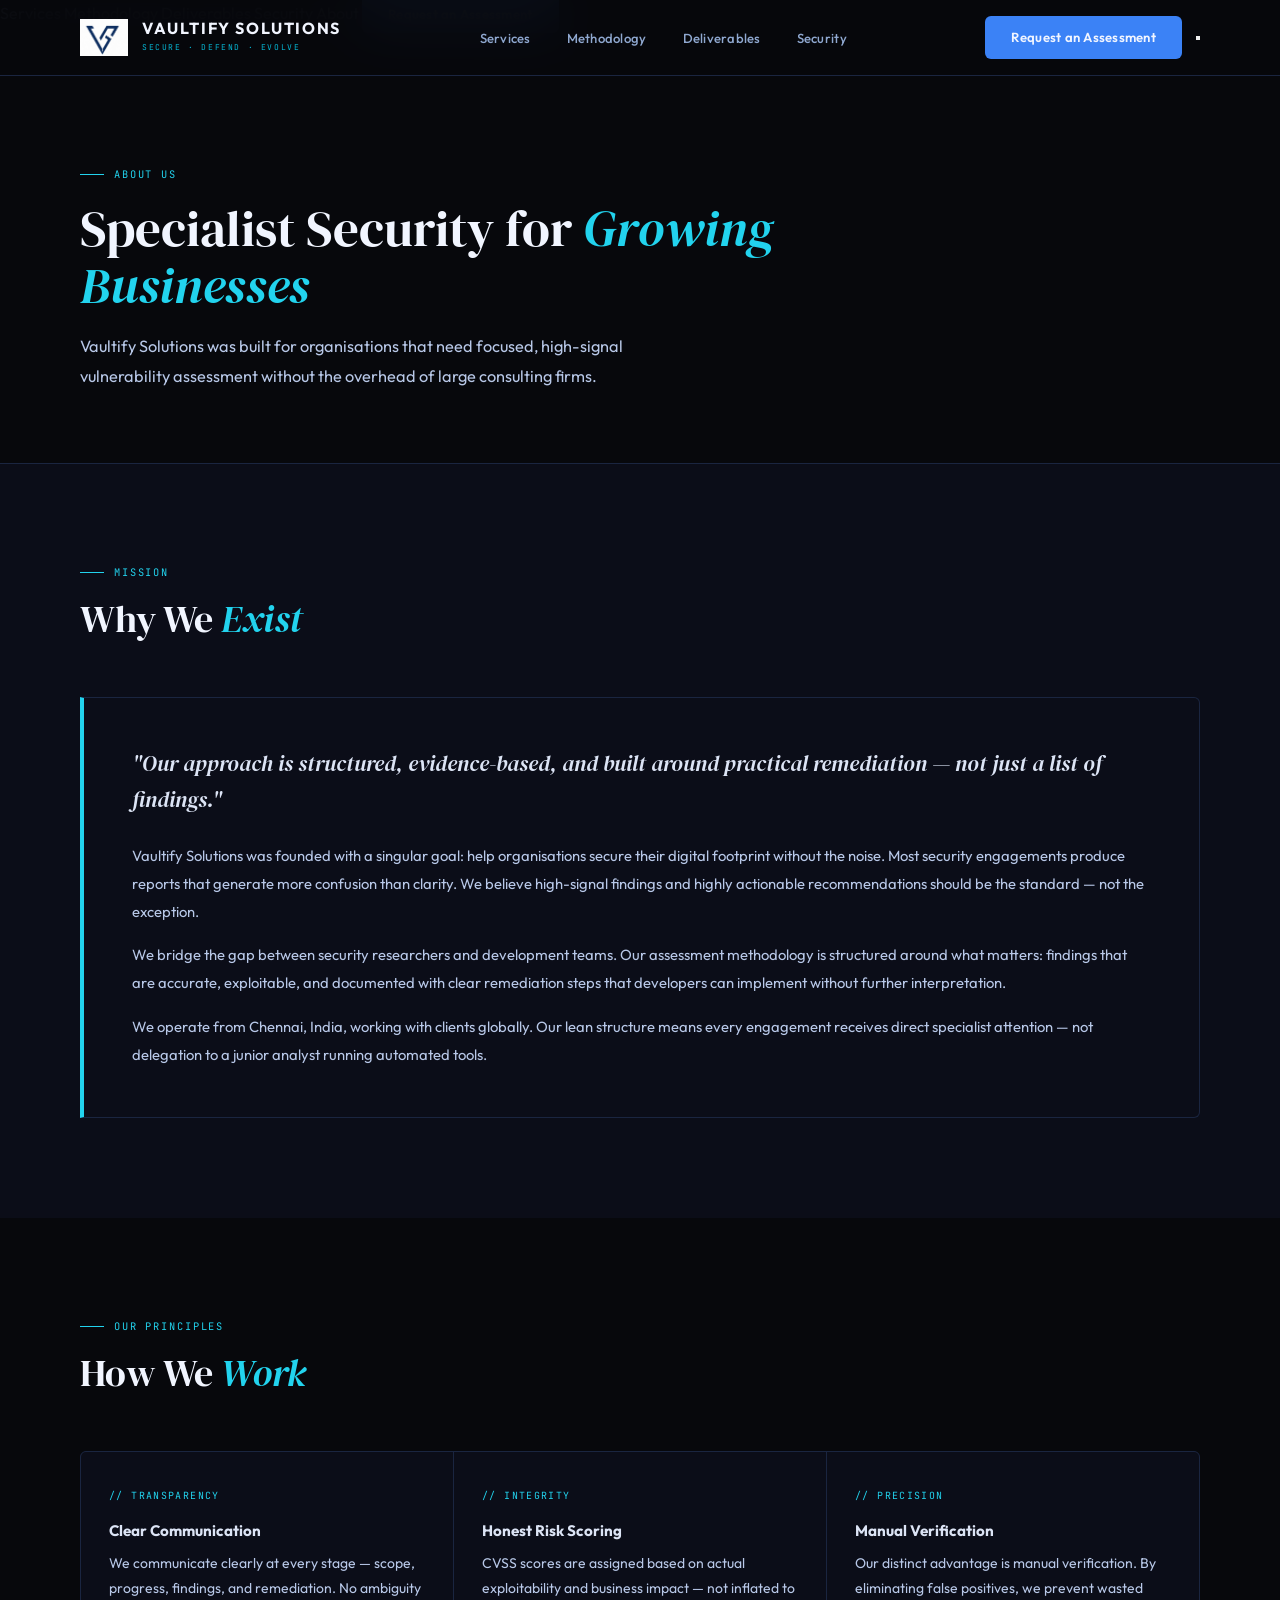
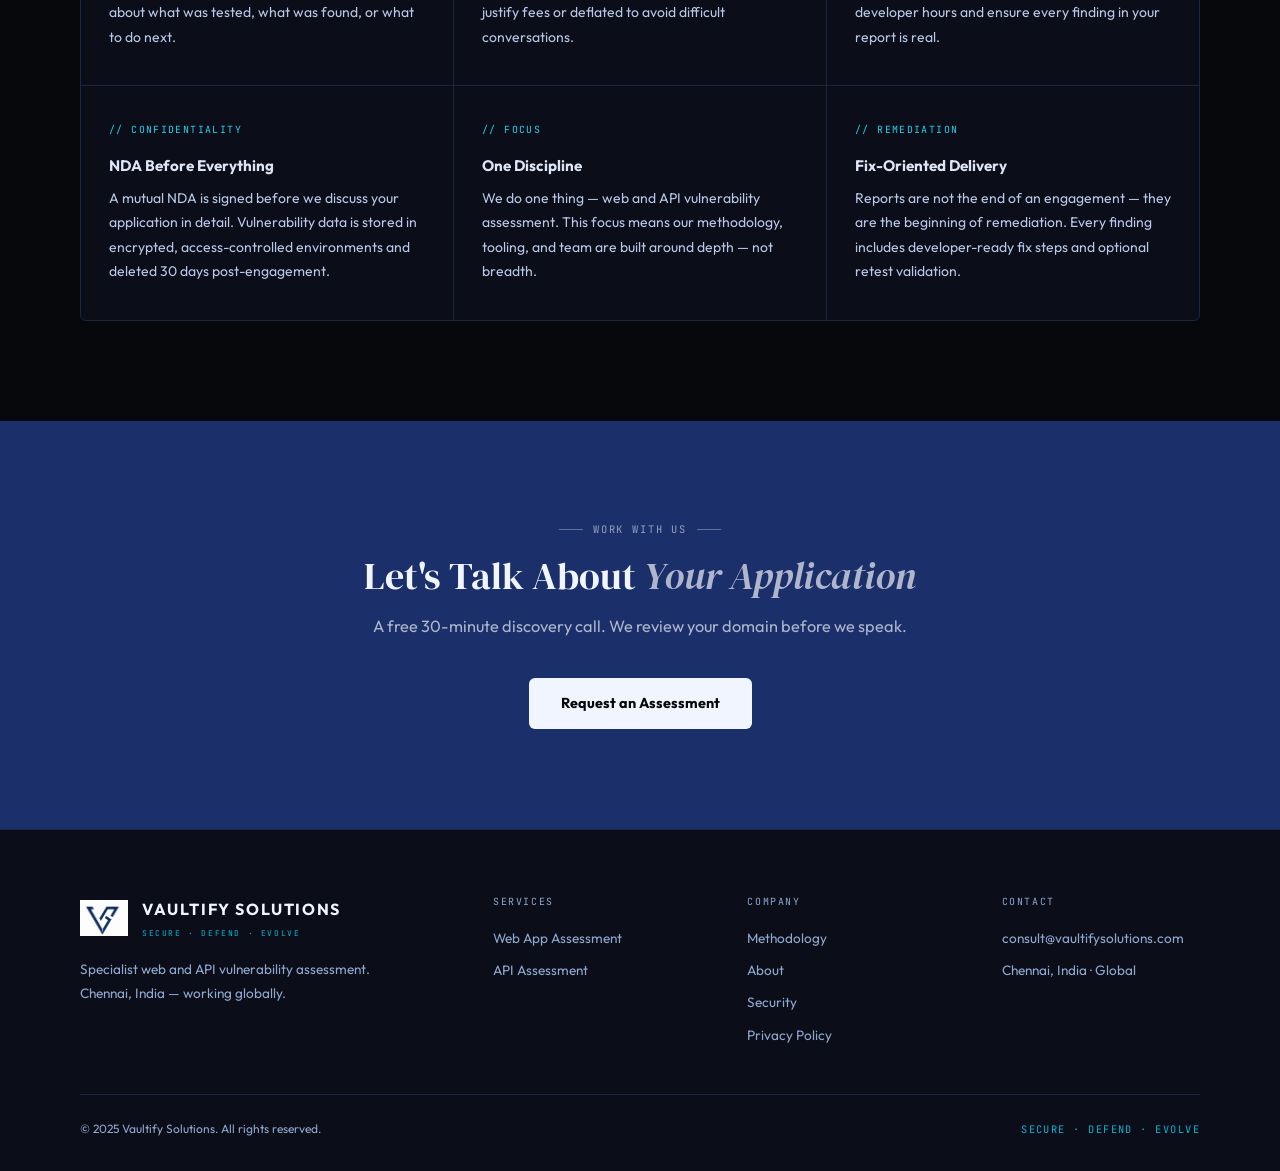
==== commit 7a02f99f: "Add files via upload" ====
--- a/about.html
+++ b/about.html
@@ -1,4 +1,33 @@
-<!DOCTYPE html><html lang="en"><head><meta charset="UTF-8"><meta name="viewport" content="width=device-width,initial-scale=1.0"><meta http-equiv="X-Content-Type-Options" content="nosniff"><meta http-equiv="X-Frame-Options" content="SAMEORIGIN"><meta name="referrer" content="strict-origin-when-cross-origin"><link rel="stylesheet" href="style.css"><title>About — Vaultify Solutions</title></head><body><nav class="nav"><a href="index.html" class="brand"><img src="logo.png" alt="Vaultify Solutions" class="brand-logo"><div><div class="brand-name">Vaultify Solutions</div><div class="brand-tag">Secure · Defend · Evolve</div></div></a><ul class="nav-links"><li><a href="services.html">Services</a></li><li><a href="methodology.html">Methodology</a></li><li><a href="deliverables.html">Deliverables</a></li><li><a href="security.html">Security</a></li></ul><a href="contact.html" class="nav-cta">Request an Assessment</a></nav>
+<!DOCTYPE html><html lang="en"><head><meta charset="UTF-8"><meta name="viewport" content="width=device-width,initial-scale=1.0"><meta http-equiv="X-Content-Type-Options" content="nosniff"><meta http-equiv="X-Frame-Options" content="SAMEORIGIN"><meta name="referrer" content="strict-origin-when-cross-origin"><link rel="stylesheet" href="style.css"><title>About — Vaultify Solutions</title></head><body>
+<nav class="nav">
+  <a href="index.html" class="brand">
+    <img src="logo.png" alt="Vaultify Solutions" class="brand-logo">
+    <div>
+      <div class="brand-name">Vaultify Solutions</div>
+      <div class="brand-tag">Secure · Defend · Evolve</div>
+    </div>
+  </a>
+  <ul class="nav-links">
+    <li><a href="services.html">Services</a></li>
+    <li><a href="methodology.html">Methodology</a></li>
+    <li><a href="deliverables.html">Deliverables</a></li>
+    <li><a href="security.html">Security</a></li>
+  </ul>
+  <div style="display:flex;align-items:center;gap:14px;">
+    <a href="contact.html" class="nav-cta">Request an Assessment</a>
+    <button class="hamburger" id="hamburger" aria-label="Open menu">
+      <span></span><span></span><span></span>
+    </button>
+  </div>
+</nav>
+<div class="mobile-menu" id="mobileMenu">
+  <a href="services.html">Services</a>
+  <a href="methodology.html">Methodology</a>
+  <a href="deliverables.html">Deliverables</a>
+  <a href="security.html">Security</a>
+  <a href="about.html">About</a>
+  <a href="contact.html" class="nav-cta">Request an Assessment</a>
+</div>
 <section class="page-hero"><div class="mw">
   <div class="s-eyebrow"><div class="line"></div><span>About Us</span></div>
   <h1 class="page-h">Specialist Security for <em>Growing Businesses</em></h1>
@@ -35,4 +64,32 @@
   <div class="cta-actions"><a href="contact.html" class="btn-white">Request an Assessment</a></div>
 </div></div></section>
 <footer class="footer"><div class="ft-top"><div><div class="ft-brand-row"><img src="logo.png" alt="Vaultify Solutions" class="ft-logo"><div><div class="ft-brand-name">Vaultify Solutions</div><div class="ft-brand-tag">Secure · Defend · Evolve</div></div></div><p class="ft-desc">Specialist web and API vulnerability assessment. Chennai, India — working globally.</p></div><div><div class="ft-col-title">Services</div><div class="ft-links"><a href="services.html">Web App Assessment</a><a href="services.html">API Assessment</a></div></div><div><div class="ft-col-title">Company</div><div class="ft-links"><a href="methodology.html">Methodology</a><a href="about.html">About</a><a href="security.html">Security</a><a href="privacy.html">Privacy Policy</a></div></div><div><div class="ft-col-title">Contact</div><div class="ft-links"><a href="mailto:consult@vaultifysolutions.com">consult@vaultifysolutions.com</a><a href="#">Chennai, India · Global</a></div></div></div><div class="ft-bottom"><span class="ft-copy">© 2025 Vaultify Solutions. All rights reserved.</span><span class="ft-tag">Secure · Defend · Evolve</span></div></footer>
+<script>
+(function(){
+  var btn = document.getElementById('hamburger');
+  var menu = document.getElementById('mobileMenu');
+  if(!btn || !menu) return;
+  btn.addEventListener('click', function(){
+    menu.classList.toggle('open');
+    btn.classList.toggle('open');
+    document.body.style.overflow = menu.classList.contains('open') ? 'hidden' : '';
+  });
+  // Close on link click
+  menu.querySelectorAll('a').forEach(function(a){
+    a.addEventListener('click', function(){
+      menu.classList.remove('open');
+      btn.classList.remove('open');
+      document.body.style.overflow = '';
+    });
+  });
+  // Close on outside click
+  document.addEventListener('click', function(e){
+    if(!menu.contains(e.target) && !btn.contains(e.target)){
+      menu.classList.remove('open');
+      btn.classList.remove('open');
+      document.body.style.overflow = '';
+    }
+  });
+})();
+</script>
 </body></html>
--- a/style.css
+++ b/style.css
@@ -674,47 +674,207 @@
 .page-sub{font-size:1.02rem;color:var(--body);line-height:1.8;max-width:600px;}
 
 /* ══════════════════════════════════════
-   RESPONSIVE
-══════════════════════════════════════ */
+   RESPONSIVE — ALL DEVICES
+══════════════════════════════════════ */
+
+/* ── Large Desktop (1400px+) ── */
+@media(min-width:1400px){
+  .mw{max-width:1320px;}
+  .hero h1{font-size:4.2rem;}
+  .hero-inner{grid-template-columns:1fr 520px;}
+  .nav{padding:0 100px;}
+  .hero{padding:140px 100px 100px;}
+  .section{padding:110px 100px;}
+  .footer{padding:72px 100px 36px;}
+}
+
+/* ── Desktop (1024px – 1399px) ── */
+@media(max-width:1399px) and (min-width:1025px){
+  .hero-inner{grid-template-columns:1fr 440px;gap:60px;}
+  .hero h1{font-size:3.4rem;}
+}
+
+/* ── Laptop / Small Desktop (769px – 1024px) ── */
 @media(max-width:1024px){
   .nav{padding:0 40px;}
-  .nav-links{gap:24px;}
-  .hero{padding:130px 40px 80px;}
-  .hero-inner{gap:48px;}
+  .nav-links{gap:20px;}
+  .nav-links a{font-size:0.78rem;}
+  .hero{padding:120px 40px 80px;}
+  .hero-inner{grid-template-columns:1fr 380px;gap:48px;}
+  .hero h1{font-size:clamp(2.4rem,4vw,3.2rem);}
   .section{padding:80px 40px;}
+  .page-hero{padding:120px 40px 60px;}
+  .ct-grid{gap:48px;}
   .footer{padding:56px 40px 28px;}
-  .ft-top{grid-template-columns:1.4fr 1fr 1fr;gap:36px;}
+  .ft-top{grid-template-columns:1.4fr 1fr 1fr;gap:32px;}
   .ft-top>div:last-child{display:none;}
-  .page-hero{padding:130px 40px 60px;}
-  .ct-grid{gap:48px;}
-}
+}
+
+/* ── Tablet (768px – 1024px) ── */
+@media(max-width:1024px) and (min-width:769px){
+  .svc-grid{grid-template-columns:repeat(2,1fr);}
+  .process-grid{grid-template-columns:repeat(2,1fr);}
+  .trust-grid{grid-template-columns:repeat(3,1fr);}
+  .del-grid{grid-template-columns:repeat(2,1fr);}
+  .sc-grid{grid-template-columns:repeat(2,1fr);}
+  .values-grid{grid-template-columns:repeat(2,1fr);}
+}
+
+/* ── Mobile (max 768px) ── */
 @media(max-width:768px){
-  .nav{padding:0 20px;}
+  /* NAV */
+  .nav{padding:0 20px;height:68px;}
   .nav-links{display:none;}
-  .hero{padding:96px 20px 60px;}
-  .hero-inner{grid-template-columns:1fr;gap:0;}
+  .hamburger{display:flex;}
+  .mobile-menu{top:68px;}
+
+  /* HERO */
+  .hero{padding:88px 20px 56px;}
+  .hero-inner{grid-template-columns:1fr;gap:40px;}
   .dash-card{display:none;}
-  .hero-kpis{gap:28px;flex-wrap:wrap;}
-  .hero h1{font-size:clamp(2rem,8vw,2.8rem);}
-  .hero-sub{font-size:0.95rem;}
-  .section{padding:60px 20px;}
-  .page-hero{padding:96px 20px 48px;}
-  .svc-grid,.process-grid,.trust-grid,.values-grid{grid-template-columns:1fr;}
-  .del-grid,.sc-grid,.security-grid{grid-template-columns:1fr;}
+  .hero h1{font-size:clamp(1.9rem,7.5vw,2.6rem);line-height:1.12;}
+  .hero-sub{font-size:0.95rem;max-width:100%;}
+  .hero-eyebrow span{font-size:0.6rem;}
+  .hero-actions{flex-direction:column;gap:10px;}
+  .hero-actions .btn-primary,
+  .hero-actions .btn-outline{text-align:center;padding:14px 24px;}
+  .hero-kpis{gap:20px;flex-wrap:wrap;}
+  .kpi-num{font-size:2rem;}
+  .kpi-label{font-size:0.55rem;}
+
+  /* SECTIONS */
+  .section{padding:56px 20px;}
+  .page-hero{padding:88px 20px 44px;}
+  .page-h{font-size:clamp(1.9rem,7vw,2.6rem);}
+  .page-sub{font-size:0.9rem;}
+  .s-h{font-size:clamp(1.7rem,6vw,2.2rem);}
+  .s-sub{font-size:0.9rem;max-width:100%;}
+
+  /* GRIDS → single column */
+  .svc-grid,
+  .process-grid,
+  .trust-grid,
+  .values-grid,
+  .del-grid,
+  .sc-grid,
+  .security-grid{grid-template-columns:1fr;}
+
+  /* Remove rounded corners on single col grids */
+  .svc-grid,
+  .process-grid,
+  .trust-grid,
+  .values-grid{border-radius:var(--r);overflow:hidden;}
+
+  /* REPORT */
   .rc-body{grid-template-columns:1fr;}
   .rc-col{border-right:none;border-bottom:1px solid var(--bd);}
   .rc-col:last-child{border-bottom:none;}
-  .ct-grid{grid-template-columns:1fr;gap:40px;}
+
+  /* CONTACT */
+  .ct-grid{grid-template-columns:1fr;gap:36px;}
   .f-row{grid-template-columns:1fr;}
-  .footer{padding:48px 20px 24px;}
-  .ft-top{grid-template-columns:1fr;gap:32px;}
+  .form-wrap{padding:28px 20px;}
+  .ct-h{font-size:1.8rem;}
+
+  /* ABOUT */
+  .about-mission{padding:28px 22px;}
+  .about-quote{font-size:1.15rem;}
+
+  /* FOOTER */
+  .footer{padding:44px 20px 24px;}
+  .ft-top{grid-template-columns:1fr;gap:28px;}
   .ft-top>div:last-child{display:block;}
+  .ft-brand-row{margin-bottom:12px;}
+  .ft-desc{font-size:0.82rem;}
+
+  /* TICKER */
+  .ticker{padding:10px 0;}
+
+  /* REPORT CARD */
+  .rc-hdr{flex-direction:column;gap:4px;align-items:flex-start;}
+
+  /* METHODOLOGY */
+  .method-note{padding:16px 18px;font-size:0.85rem;}
+
+  /* CTA */
+  .cta-actions{flex-direction:column;align-items:center;}
+  .cta-actions .btn-white,
+  .cta-actions .btn-ghost-white{text-align:center;width:100%;max-width:320px;}
+
   .mw{max-width:100%;}
 }
+
+/* ── Small Mobile (max 480px) ── */
 @media(max-width:480px){
-  .hero h1{font-size:1.9rem;}
-  .hero-actions{flex-direction:column;}
-  .hero-kpis{gap:20px;}
-  .kpi-num{font-size:2rem;}
-  .nav-cta{padding:9px 18px;font-size:0.78rem;}
-}
+  .nav{padding:0 16px;height:64px;}
+  .brand-logo{height:40px;width:40px;}
+  .brand-name{font-size:0.88rem;letter-spacing:0.06em;}
+  .brand-tag{display:none;}
+  .nav-cta{padding:8px 16px;font-size:0.75rem;}
+  .mobile-menu{top:64px;}
+
+  .hero{padding:80px 16px 48px;}
+  .hero h1{font-size:1.75rem;}
+  .hero-sub{font-size:0.88rem;}
+  .hero-kpis{gap:16px;}
+  .kpi-num{font-size:1.8rem;}
+
+  .section{padding:48px 16px;}
+  .page-hero{padding:80px 16px 36px;}
+  .s-h{font-size:1.65rem;}
+  .page-h{font-size:1.7rem;}
+
+  .svc-card{padding:24px 20px;}
+  .trust-card{padding:28px 20px;}
+  .proc-step{padding:24px 20px;}
+  .value-card{padding:24px 20px;}
+  .sc-card{padding:22px 18px;}
+  .del-item{padding:16px 16px;}
+
+  .form-wrap{padding:22px 16px;}
+  .fi,.fs,.fta{padding:11px 14px;font-size:0.85rem;}
+  .f-btn{padding:13px;}
+
+  .footer{padding:36px 16px 20px;}
+  .ft-brand-name{font-size:0.88rem;}
+  .ft-links a{font-size:0.82rem;}
+
+  .rc-hdr{padding:12px 16px;}
+  .rc-col{padding:18px 16px;}
+
+  .about-mission{padding:22px 18px;}
+  .policy-card{padding:24px 20px;}
+
+  .btn-primary,.btn-outline,.btn-white,.btn-ghost-white{
+    padding:12px 24px;font-size:0.85rem;
+  }
+}
+
+/* ── Extra Small (max 360px) ── */
+@media(max-width:360px){
+  .nav{padding:0 12px;}
+  .brand-name{font-size:0.8rem;}
+  .hero h1{font-size:1.6rem;}
+  .section{padding:40px 14px;}
+  .svc-card h3{font-size:0.9rem;}
+  .kpi-num{font-size:1.6rem;}
+}
+
+/* ── Landscape Mobile ── */
+@media(max-width:768px) and (orientation:landscape){
+  .hero{min-height:auto;padding:96px 20px 48px;}
+  .hero h1{font-size:1.8rem;}
+  .hero-kpis{gap:24px;}
+}
+
+/* ── Large Tablets / iPad Pro ── */
+@media(min-width:769px) and (max-width:1024px){
+  .nav{height:72px;}
+  .mobile-menu{top:72px;}
+  .hero{padding:120px 40px 80px;}
+  .hero-inner{grid-template-columns:1fr 360px;gap:40px;}
+  .dash-card{display:block;}
+  .ft-top{grid-template-columns:1fr 1fr;gap:28px;}
+  .ft-top>div:last-child{display:block;}
+  .ct-grid{grid-template-columns:1fr 1.2fr;gap:40px;}
+}
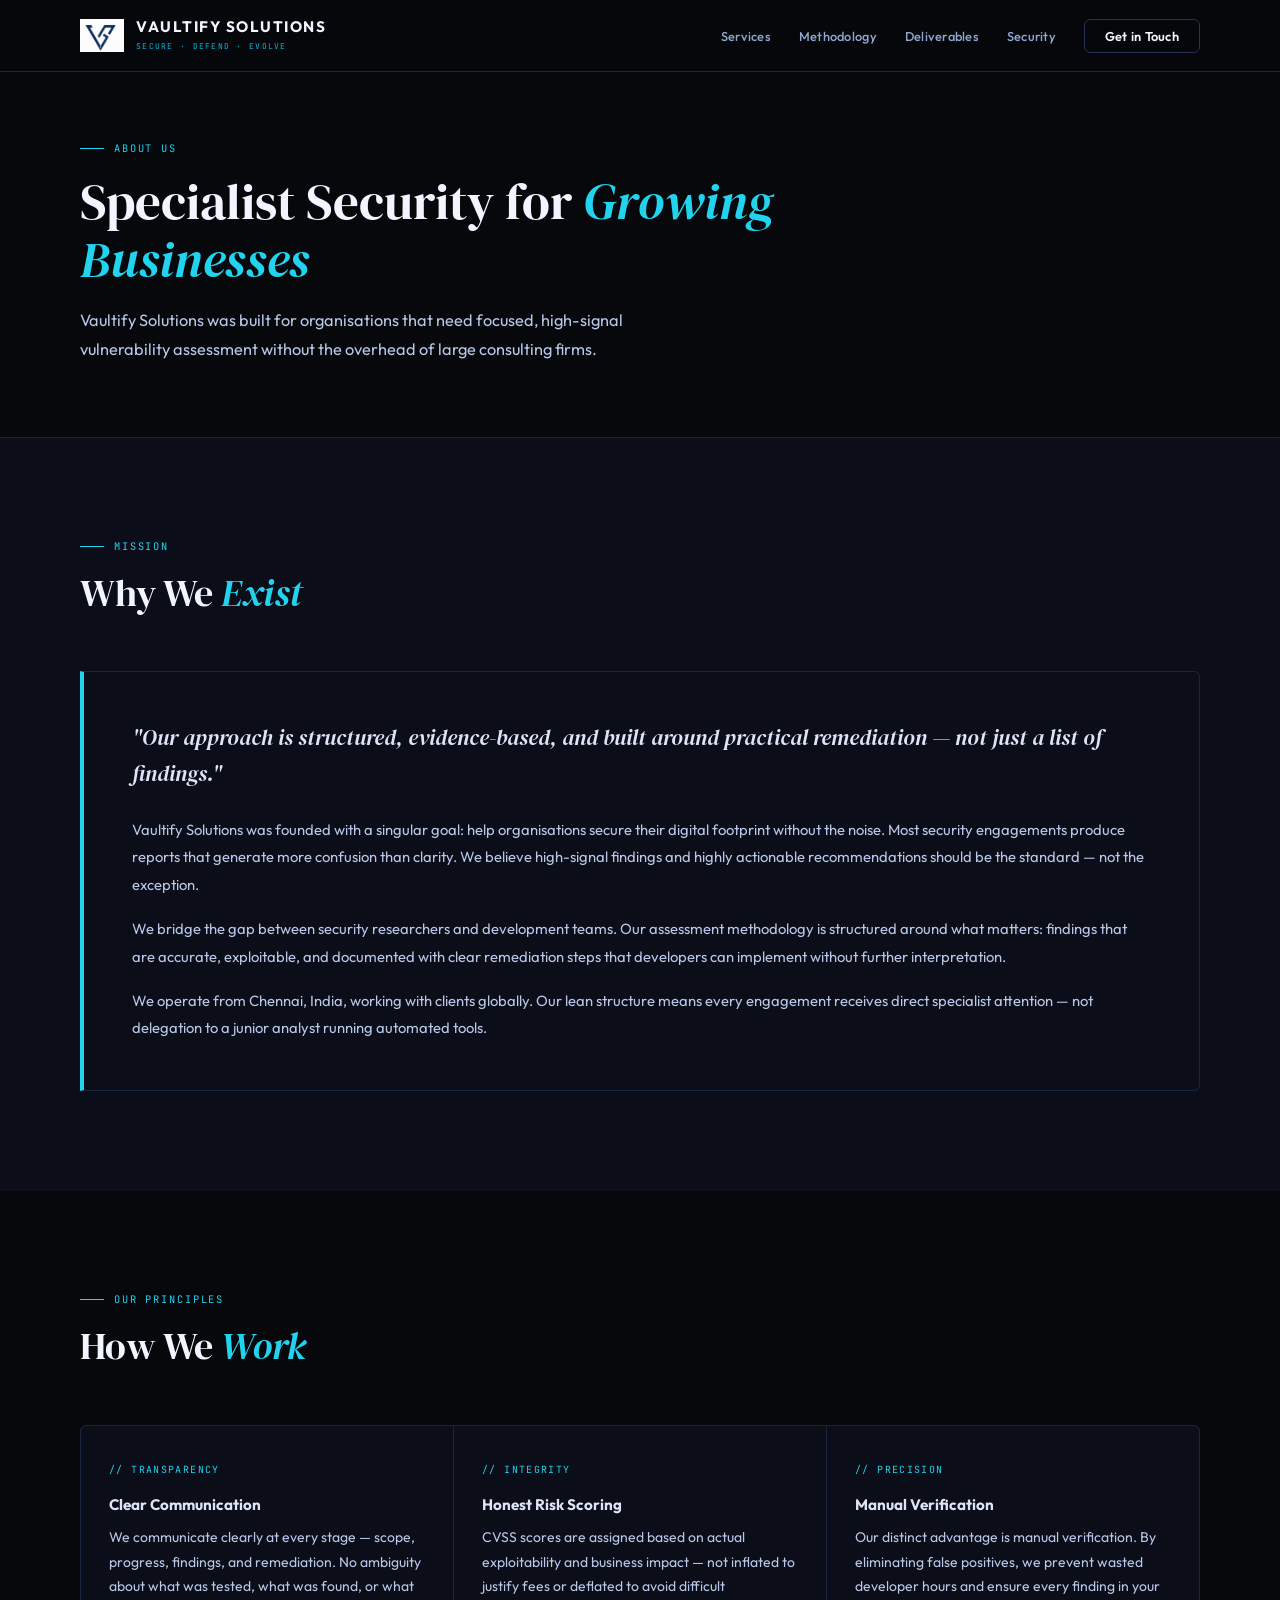
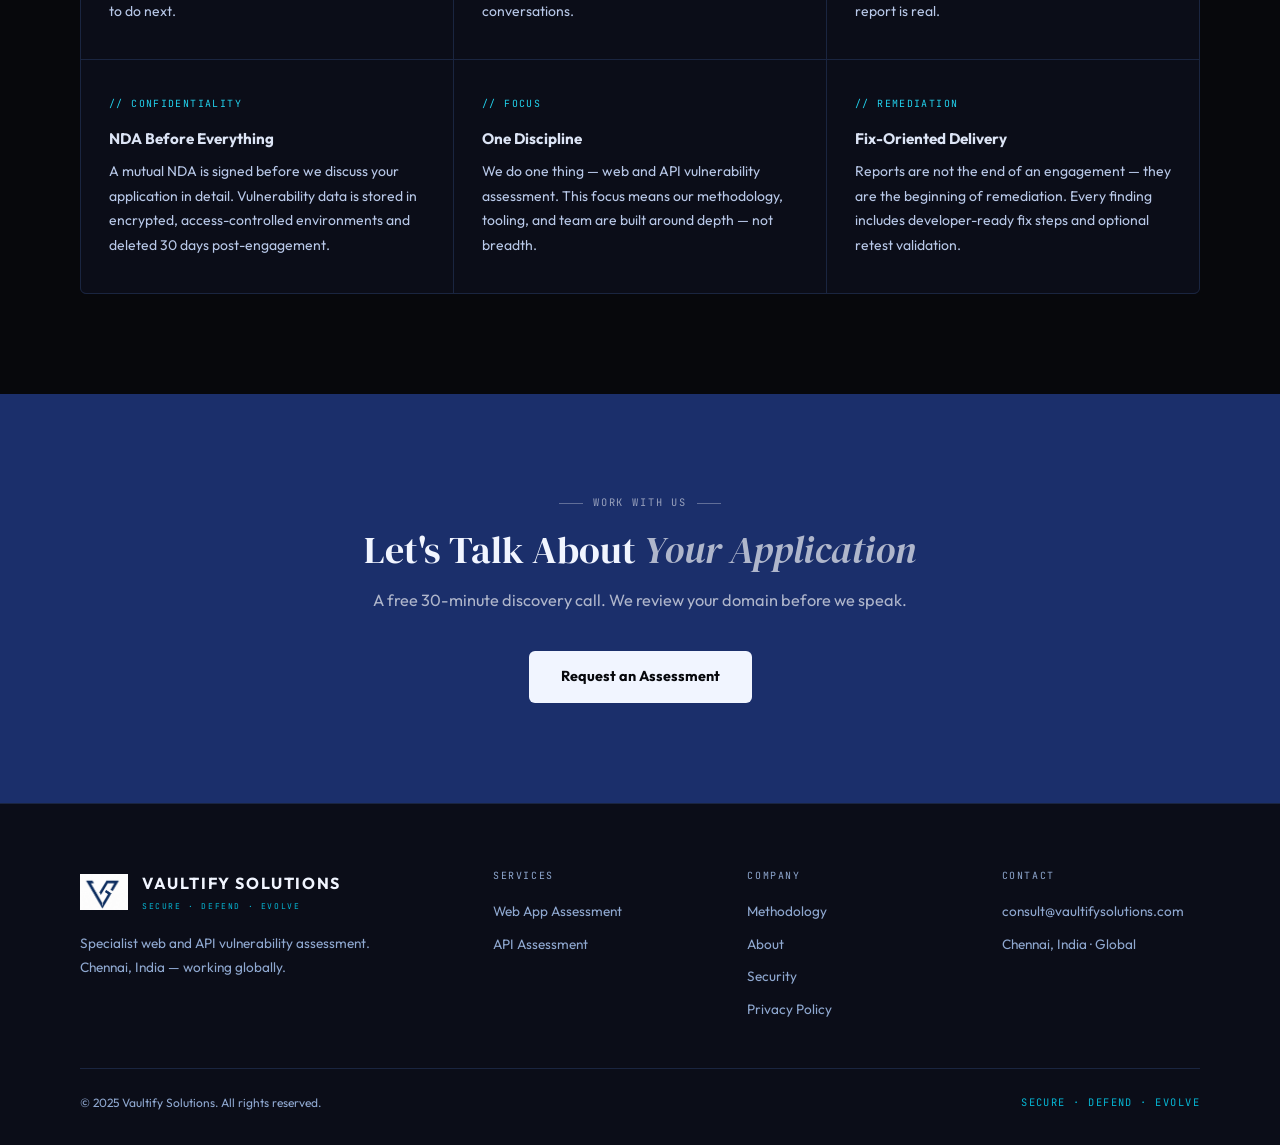
==== commit fa77ae4b: "Add files via upload" ====
--- a/about.html
+++ b/about.html
@@ -2,7 +2,7 @@
 <nav class="nav">
   <a href="index.html" class="brand">
     <img src="logo.png" alt="Vaultify Solutions" class="brand-logo">
-    <div>
+    <div class="brand-text">
       <div class="brand-name">Vaultify Solutions</div>
       <div class="brand-tag">Secure · Defend · Evolve</div>
     </div>
@@ -12,21 +12,20 @@
     <li><a href="methodology.html">Methodology</a></li>
     <li><a href="deliverables.html">Deliverables</a></li>
     <li><a href="security.html">Security</a></li>
+    <li><a href="contact.html" class="nav-contact">Get in Touch</a></li>
   </ul>
-  <div style="display:flex;align-items:center;gap:14px;">
-    <a href="contact.html" class="nav-cta">Request an Assessment</a>
-    <button class="hamburger" id="hamburger" aria-label="Open menu">
-      <span></span><span></span><span></span>
-    </button>
-  </div>
+  <button class="hamburger" id="hamburger" aria-label="Open menu">
+    <span></span><span></span><span></span>
+  </button>
 </nav>
 <div class="mobile-menu" id="mobileMenu">
+  <a href="index.html">Home</a>
   <a href="services.html">Services</a>
   <a href="methodology.html">Methodology</a>
   <a href="deliverables.html">Deliverables</a>
   <a href="security.html">Security</a>
   <a href="about.html">About</a>
-  <a href="contact.html" class="nav-cta">Request an Assessment</a>
+  <a href="contact.html" class="mobile-cta">Request an Assessment</a>
 </div>
 <section class="page-hero"><div class="mw">
   <div class="s-eyebrow"><div class="line"></div><span>About Us</span></div>
@@ -64,30 +63,31 @@
   <div class="cta-actions"><a href="contact.html" class="btn-white">Request an Assessment</a></div>
 </div></div></section>
 <footer class="footer"><div class="ft-top"><div><div class="ft-brand-row"><img src="logo.png" alt="Vaultify Solutions" class="ft-logo"><div><div class="ft-brand-name">Vaultify Solutions</div><div class="ft-brand-tag">Secure · Defend · Evolve</div></div></div><p class="ft-desc">Specialist web and API vulnerability assessment. Chennai, India — working globally.</p></div><div><div class="ft-col-title">Services</div><div class="ft-links"><a href="services.html">Web App Assessment</a><a href="services.html">API Assessment</a></div></div><div><div class="ft-col-title">Company</div><div class="ft-links"><a href="methodology.html">Methodology</a><a href="about.html">About</a><a href="security.html">Security</a><a href="privacy.html">Privacy Policy</a></div></div><div><div class="ft-col-title">Contact</div><div class="ft-links"><a href="mailto:consult@vaultifysolutions.com">consult@vaultifysolutions.com</a><a href="#">Chennai, India · Global</a></div></div></div><div class="ft-bottom"><span class="ft-copy">© 2025 Vaultify Solutions. All rights reserved.</span><span class="ft-tag">Secure · Defend · Evolve</span></div></footer>
+
+
 <script>
 (function(){
-  var btn = document.getElementById('hamburger');
-  var menu = document.getElementById('mobileMenu');
-  if(!btn || !menu) return;
-  btn.addEventListener('click', function(){
-    menu.classList.toggle('open');
+  var btn=document.getElementById('hamburger');
+  var menu=document.getElementById('mobileMenu');
+  if(!btn||!menu) return;
+  btn.addEventListener('click',function(e){
+    e.stopPropagation();
+    var open=menu.classList.toggle('open');
     btn.classList.toggle('open');
-    document.body.style.overflow = menu.classList.contains('open') ? 'hidden' : '';
+    document.body.style.overflow=open?'hidden':'';
   });
-  // Close on link click
   menu.querySelectorAll('a').forEach(function(a){
-    a.addEventListener('click', function(){
+    a.addEventListener('click',function(){
       menu.classList.remove('open');
       btn.classList.remove('open');
-      document.body.style.overflow = '';
+      document.body.style.overflow='';
     });
   });
-  // Close on outside click
-  document.addEventListener('click', function(e){
-    if(!menu.contains(e.target) && !btn.contains(e.target)){
+  document.addEventListener('click',function(e){
+    if(menu.classList.contains('open')&&!menu.contains(e.target)&&!btn.contains(e.target)){
       menu.classList.remove('open');
       btn.classList.remove('open');
-      document.body.style.overflow = '';
+      document.body.style.overflow='';
     }
   });
 })();
--- a/style.css
+++ b/style.css
@@ -57,43 +57,99 @@
 /* ══════════════════════════════════════
    NAVBAR
 ══════════════════════════════════════ */
-.nav{
-  position:fixed;top:0;left:0;right:0;z-index:1000;
-  height:76px;padding:0 80px;
-  display:flex;align-items:center;justify-content:space-between;
-  background:var(--nav-bg);
-  backdrop-filter:blur(24px);
-  border-bottom:1px solid var(--bd);
-}
-.brand{display:flex;align-items:center;gap:14px;}
-.brand-logo{height:48px;width:48px;object-fit:contain;flex-shrink:0;}
-.brand-name{
-  font-family:'Outfit',sans-serif;
-  font-size:1rem;font-weight:700;
-  color:var(--white);letter-spacing:0.1em;
-  text-transform:uppercase;line-height:1;
-}
-.brand-tag{
-  font-family:'JetBrains Mono',monospace;
-  font-size:0.5rem;color:var(--cyan-dk);
-  letter-spacing:0.2em;text-transform:uppercase;margin-top:5px;
-}
-.nav-links{display:flex;align-items:center;gap:36px;}
-.nav-links a{
-  font-size:0.82rem;font-weight:500;
-  color:var(--body2);letter-spacing:0.02em;
-  transition:color var(--tr);
-}
-.nav-links a:hover{color:var(--white);}
-.nav-cta{
-  background:var(--blue);color:var(--white)!important;
-  padding:11px 26px;border-radius:var(--r);
-  font-weight:600;font-size:0.82rem;
-  letter-spacing:0.02em;
-  transition:background var(--tr),box-shadow var(--tr);
-  white-space:nowrap;
-}
-.nav-cta:hover{background:var(--blue2);box-shadow:0 4px 24px rgba(59,130,246,0.4);}
+.nav {
+  position: fixed; top: 0; left: 0; right: 0; z-index: 1000;
+  height: 72px; padding: 0 80px;
+  display: flex; align-items: center; justify-content: space-between;
+  background: var(--nav-bg);
+  backdrop-filter: blur(24px);
+  border-bottom: 1px solid var(--bd);
+}
+.brand {
+  display: flex; align-items: center; gap: 12px;
+  flex-shrink: 0; min-width: 0;
+}
+.brand-logo { height: 44px; width: 44px; object-fit: contain; flex-shrink: 0; }
+.brand-text { display: flex; flex-direction: column; min-width: 0; }
+.brand-name {
+  font-family: 'Outfit', sans-serif;
+  font-size: 0.95rem; font-weight: 700;
+  color: var(--white); letter-spacing: 0.1em;
+  text-transform: uppercase; line-height: 1.2;
+  white-space: nowrap;
+}
+.brand-tag {
+  font-family: 'JetBrains Mono', monospace;
+  font-size: 0.5rem; color: var(--cyan-dk);
+  letter-spacing: 0.16em; text-transform: uppercase;
+  margin-top: 4px; white-space: nowrap;
+}
+.nav-links {
+  display: flex; align-items: center; gap: 28px;
+  list-style: none;
+}
+.nav-links a {
+  font-size: 0.8rem; font-weight: 500;
+  color: var(--body2); letter-spacing: 0.02em;
+  transition: color var(--tr); white-space: nowrap;
+}
+.nav-links a:hover { color: var(--white); }
+.nav-contact {
+  background: transparent !important;
+  border: 1px solid var(--bd2) !important;
+  color: var(--text) !important;
+  padding: 8px 20px !important;
+  border-radius: var(--r) !important;
+  font-weight: 600 !important;
+  transition: border-color var(--tr), color var(--tr) !important;
+}
+.nav-contact:hover {
+  border-color: var(--cyan) !important;
+  color: var(--cyan) !important;
+}
+
+/* Hamburger */
+.hamburger {
+  display: none;
+  flex-direction: column;
+  justify-content: center;
+  gap: 5px;
+  background: none; border: none;
+  cursor: pointer; padding: 6px;
+  width: 36px; height: 36px;
+  flex-shrink: 0;
+}
+.hamburger span {
+  display: block; width: 22px; height: 2px;
+  background: var(--text); border-radius: 2px;
+  transition: all 0.3s ease;
+  transform-origin: center;
+}
+.hamburger.open span:nth-child(1) { transform: translateY(7px) rotate(45deg); }
+.hamburger.open span:nth-child(2) { opacity: 0; transform: scaleX(0); }
+.hamburger.open span:nth-child(3) { transform: translateY(-7px) rotate(-45deg); }
+
+/* Mobile menu */
+.mobile-menu {
+  display: none; position: fixed;
+  top: 72px; left: 0; right: 0; z-index: 999;
+  background: var(--bg2);
+  border-bottom: 1px solid var(--bd);
+  flex-direction: column;
+  box-shadow: 0 16px 40px rgba(0,0,0,0.6);
+  max-height: calc(100vh - 72px);
+  overflow-y: auto;
+}
+.mobile-menu.open { display: flex; }
+.mobile-menu a {
+  font-size: 1rem; font-weight: 500;
+  color: var(--body); padding: 16px 24px;
+  border-bottom: 1px solid var(--bd);
+  transition: color var(--tr), background var(--tr);
+  display: block;
+}
+.mobile-menu a:last-child { border-bottom: none; }
+.mobile-menu a:hover { color: var(--white); background: var(--bg3); }
 
 /* ══════════════════════════════════════
    HERO
@@ -677,80 +733,97 @@
    RESPONSIVE — ALL DEVICES
 ══════════════════════════════════════ */
 
-/* ── Large Desktop (1400px+) ── */
+/* ── 4K / Large Desktop (1400px+) ── */
 @media(min-width:1400px){
-  .mw{max-width:1320px;}
-  .hero h1{font-size:4.2rem;}
-  .hero-inner{grid-template-columns:1fr 520px;}
+  .mw{max-width:1340px;}
   .nav{padding:0 100px;}
-  .hero{padding:140px 100px 100px;}
+  .hero{padding:150px 100px 110px;}
   .section{padding:110px 100px;}
   .footer{padding:72px 100px 36px;}
-}
-
-/* ── Desktop (1024px – 1399px) ── */
-@media(max-width:1399px) and (min-width:1025px){
-  .hero-inner{grid-template-columns:1fr 440px;gap:60px;}
-  .hero h1{font-size:3.4rem;}
-}
-
-/* ── Laptop / Small Desktop (769px – 1024px) ── */
-@media(max-width:1024px){
-  .nav{padding:0 40px;}
+  .hero h1{font-size:4.2rem;}
+  .hero-inner{grid-template-columns:1fr 540px;gap:100px;}
+}
+
+/* ── Standard Desktop (1200–1399px) ── */
+@media(max-width:1399px) and (min-width:1201px){
+  .hero-inner{grid-template-columns:1fr 460px;gap:72px;}
+}
+
+/* ── Laptop (1025–1200px) ── */
+@media(max-width:1200px) and (min-width:1025px){
+  .nav{padding:0 48px;}
   .nav-links{gap:20px;}
-  .nav-links a{font-size:0.78rem;}
-  .hero{padding:120px 40px 80px;}
-  .hero-inner{grid-template-columns:1fr 380px;gap:48px;}
-  .hero h1{font-size:clamp(2.4rem,4vw,3.2rem);}
-  .section{padding:80px 40px;}
-  .page-hero{padding:120px 40px 60px;}
-  .ct-grid{gap:48px;}
-  .footer{padding:56px 40px 28px;}
-  .ft-top{grid-template-columns:1.4fr 1fr 1fr;gap:32px;}
+  .nav-links a{font-size:0.76rem;}
+  .hero{padding:130px 48px 90px;}
+  .hero-inner{grid-template-columns:1fr 400px;gap:52px;}
+  .section{padding:88px 48px;}
+  .footer{padding:60px 48px 30px;}
+  .page-hero{padding:130px 48px 64px;}
+}
+
+/* ── Small Laptop / Tablet Landscape (769–1024px) ── */
+@media(max-width:1024px) and (min-width:769px){
+  .nav{padding:0 32px;height:68px;}
+  .mobile-menu{top:68px;}
+  .nav-links{gap:16px;}
+  .nav-links a{font-size:0.74rem;}
+  .nav-contact{padding:7px 14px !important;font-size:0.74rem !important;}
+  .hero{padding:110px 32px 72px;}
+  .hero-inner{grid-template-columns:1fr 340px;gap:40px;}
+  .hero h1{font-size:clamp(2rem,4vw,3rem);}
+  .section{padding:72px 32px;}
+  .page-hero{padding:110px 32px 52px;}
+  .ct-grid{gap:40px;}
+  .footer{padding:52px 32px 28px;}
+  .ft-top{grid-template-columns:1.2fr 1fr 1fr;gap:28px;}
   .ft-top>div:last-child{display:none;}
-}
-
-/* ── Tablet (768px – 1024px) ── */
-@media(max-width:1024px) and (min-width:769px){
   .svc-grid{grid-template-columns:repeat(2,1fr);}
   .process-grid{grid-template-columns:repeat(2,1fr);}
   .trust-grid{grid-template-columns:repeat(3,1fr);}
   .del-grid{grid-template-columns:repeat(2,1fr);}
   .sc-grid{grid-template-columns:repeat(2,1fr);}
   .values-grid{grid-template-columns:repeat(2,1fr);}
+  .security-grid{grid-template-columns:1fr 1fr;}
 }
 
 /* ── Mobile (max 768px) ── */
 @media(max-width:768px){
   /* NAV */
-  .nav{padding:0 20px;height:68px;}
+  .nav{padding:0 16px;height:64px;}
   .nav-links{display:none;}
   .hamburger{display:flex;}
-  .mobile-menu{top:68px;}
+  .mobile-menu{top:64px;}
+  .brand-logo{height:38px;width:38px;}
+  .brand-name{font-size:0.82rem;letter-spacing:0.06em;}
+  .brand-tag{font-size:0.45rem;letter-spacing:0.12em;}
 
   /* HERO */
-  .hero{padding:88px 20px 56px;}
-  .hero-inner{grid-template-columns:1fr;gap:40px;}
+  .hero{padding:80px 16px 52px;}
+  .hero-inner{grid-template-columns:1fr;gap:0;}
   .dash-card{display:none;}
-  .hero h1{font-size:clamp(1.9rem,7.5vw,2.6rem);line-height:1.12;}
-  .hero-sub{font-size:0.95rem;max-width:100%;}
-  .hero-eyebrow span{font-size:0.6rem;}
-  .hero-actions{flex-direction:column;gap:10px;}
+  .hero h1{font-size:clamp(1.8rem,7vw,2.4rem);line-height:1.15;}
+  .hero-rule{margin-bottom:18px;}
+  .hero-sub{font-size:0.95rem;max-width:100%;margin-bottom:28px;}
+  .hero-eyebrow{margin-bottom:20px;}
+  .hero-eyebrow span{font-size:0.58rem;}
+  .hero-actions{flex-direction:column;gap:10px;margin-bottom:36px;}
   .hero-actions .btn-primary,
-  .hero-actions .btn-outline{text-align:center;padding:14px 24px;}
-  .hero-kpis{gap:20px;flex-wrap:wrap;}
-  .kpi-num{font-size:2rem;}
+  .hero-actions .btn-outline{
+    text-align:center;width:100%;padding:14px 20px;
+  }
+  .hero-kpis{gap:0;justify-content:space-between;padding-top:28px;}
+  .kpi-num{font-size:1.9rem;}
   .kpi-label{font-size:0.55rem;}
 
   /* SECTIONS */
-  .section{padding:56px 20px;}
-  .page-hero{padding:88px 20px 44px;}
-  .page-h{font-size:clamp(1.9rem,7vw,2.6rem);}
+  .section{padding:52px 16px;}
+  .page-hero{padding:82px 16px 40px;}
+  .s-h{font-size:clamp(1.6rem,6vw,2.1rem);}
+  .s-sub{font-size:0.9rem;max-width:100%;}
+  .page-h{font-size:clamp(1.8rem,6.5vw,2.4rem);}
   .page-sub{font-size:0.9rem;}
-  .s-h{font-size:clamp(1.7rem,6vw,2.2rem);}
-  .s-sub{font-size:0.9rem;max-width:100%;}
-
-  /* GRIDS → single column */
+
+  /* GRIDS */
   .svc-grid,
   .process-grid,
   .trust-grid,
@@ -759,122 +832,91 @@
   .sc-grid,
   .security-grid{grid-template-columns:1fr;}
 
-  /* Remove rounded corners on single col grids */
-  .svc-grid,
-  .process-grid,
-  .trust-grid,
-  .values-grid{border-radius:var(--r);overflow:hidden;}
-
   /* REPORT */
   .rc-body{grid-template-columns:1fr;}
   .rc-col{border-right:none;border-bottom:1px solid var(--bd);}
   .rc-col:last-child{border-bottom:none;}
+  .rc-hdr{flex-direction:column;gap:3px;align-items:flex-start;}
+  .rc-title{font-size:0.78rem;}
 
   /* CONTACT */
-  .ct-grid{grid-template-columns:1fr;gap:36px;}
+  .ct-grid{grid-template-columns:1fr;gap:32px;}
   .f-row{grid-template-columns:1fr;}
-  .form-wrap{padding:28px 20px;}
-  .ct-h{font-size:1.8rem;}
+  .form-wrap{padding:24px 16px;}
+  .ct-h{font-size:1.75rem;}
 
   /* ABOUT */
-  .about-mission{padding:28px 22px;}
-  .about-quote{font-size:1.15rem;}
+  .about-mission{padding:24px 18px;}
+  .about-quote{font-size:1.1rem;}
 
   /* FOOTER */
-  .footer{padding:44px 20px 24px;}
-  .ft-top{grid-template-columns:1fr;gap:28px;}
+  .footer{padding:40px 16px 20px;}
+  .ft-top{grid-template-columns:1fr;gap:24px;}
   .ft-top>div:last-child{display:block;}
-  .ft-brand-row{margin-bottom:12px;}
-  .ft-desc{font-size:0.82rem;}
-
-  /* TICKER */
-  .ticker{padding:10px 0;}
-
-  /* REPORT CARD */
-  .rc-hdr{flex-direction:column;gap:4px;align-items:flex-start;}
-
-  /* METHODOLOGY */
-  .method-note{padding:16px 18px;font-size:0.85rem;}
-
-  /* CTA */
+  .ft-brand-name{font-size:0.88rem;}
+
+  /* CTA SECTION */
   .cta-actions{flex-direction:column;align-items:center;}
   .cta-actions .btn-white,
-  .cta-actions .btn-ghost-white{text-align:center;width:100%;max-width:320px;}
+  .cta-actions .btn-ghost-white{
+    width:100%;max-width:300px;text-align:center;
+  }
+
+  /* METHOD NOTE */
+  .method-note{padding:16px 18px;font-size:0.85rem;}
 
   .mw{max-width:100%;}
 }
 
 /* ── Small Mobile (max 480px) ── */
 @media(max-width:480px){
-  .nav{padding:0 16px;height:64px;}
-  .brand-logo{height:40px;width:40px;}
-  .brand-name{font-size:0.88rem;letter-spacing:0.06em;}
+  .nav{padding:0 14px;height:60px;}
+  .mobile-menu{top:60px;}
+  .brand-logo{height:34px;width:34px;}
+  .brand-name{font-size:0.78rem;}
   .brand-tag{display:none;}
-  .nav-cta{padding:8px 16px;font-size:0.75rem;}
-  .mobile-menu{top:64px;}
-
-  .hero{padding:80px 16px 48px;}
-  .hero h1{font-size:1.75rem;}
+
+  .hero{padding:72px 14px 44px;}
+  .hero h1{font-size:1.65rem;}
   .hero-sub{font-size:0.88rem;}
-  .hero-kpis{gap:16px;}
-  .kpi-num{font-size:1.8rem;}
-
-  .section{padding:48px 16px;}
-  .page-hero{padding:80px 16px 36px;}
-  .s-h{font-size:1.65rem;}
-  .page-h{font-size:1.7rem;}
-
-  .svc-card{padding:24px 20px;}
-  .trust-card{padding:28px 20px;}
-  .proc-step{padding:24px 20px;}
-  .value-card{padding:24px 20px;}
-  .sc-card{padding:22px 18px;}
-  .del-item{padding:16px 16px;}
-
-  .form-wrap{padding:22px 16px;}
-  .fi,.fs,.fta{padding:11px 14px;font-size:0.85rem;}
-  .f-btn{padding:13px;}
-
-  .footer{padding:36px 16px 20px;}
-  .ft-brand-name{font-size:0.88rem;}
-  .ft-links a{font-size:0.82rem;}
-
-  .rc-hdr{padding:12px 16px;}
-  .rc-col{padding:18px 16px;}
-
-  .about-mission{padding:22px 18px;}
-  .policy-card{padding:24px 20px;}
+  .hero-kpis{gap:0;}
+  .kpi-num{font-size:1.65rem;}
+  .kpi-label{font-size:0.52rem;}
+
+  .section{padding:44px 14px;}
+  .page-hero{padding:74px 14px 36px;}
+  .s-h{font-size:1.55rem;}
+  .page-h{font-size:1.65rem;}
+
+  .svc-card,.trust-card,.proc-step,.value-card{padding:22px 18px;}
+  .sc-card,.del-item{padding:18px 16px;}
+  .policy-card{padding:22px 18px;}
+
+  .form-wrap{padding:20px 14px;}
+  .fi,.fs,.fta{padding:11px 13px;font-size:0.85rem;}
+
+  .footer{padding:32px 14px 18px;}
 
   .btn-primary,.btn-outline,.btn-white,.btn-ghost-white{
-    padding:12px 24px;font-size:0.85rem;
+    padding:12px 22px;font-size:0.85rem;
   }
 }
 
 /* ── Extra Small (max 360px) ── */
 @media(max-width:360px){
-  .nav{padding:0 12px;}
-  .brand-name{font-size:0.8rem;}
-  .hero h1{font-size:1.6rem;}
-  .section{padding:40px 14px;}
-  .svc-card h3{font-size:0.9rem;}
-  .kpi-num{font-size:1.6rem;}
-}
-
-/* ── Landscape Mobile ── */
+  .nav{padding:0 12px;height:58px;}
+  .mobile-menu{top:58px;}
+  .brand-logo{height:30px;width:30px;}
+  .brand-name{font-size:0.72rem;}
+  .hero{padding:68px 12px 40px;}
+  .hero h1{font-size:1.5rem;}
+  .section{padding:40px 12px;}
+  .kpi-num{font-size:1.5rem;}
+}
+
+/* ── Landscape Phone ── */
 @media(max-width:768px) and (orientation:landscape){
-  .hero{min-height:auto;padding:96px 20px 48px;}
-  .hero h1{font-size:1.8rem;}
-  .hero-kpis{gap:24px;}
-}
-
-/* ── Large Tablets / iPad Pro ── */
-@media(min-width:769px) and (max-width:1024px){
-  .nav{height:72px;}
-  .mobile-menu{top:72px;}
-  .hero{padding:120px 40px 80px;}
-  .hero-inner{grid-template-columns:1fr 360px;gap:40px;}
-  .dash-card{display:block;}
-  .ft-top{grid-template-columns:1fr 1fr;gap:28px;}
-  .ft-top>div:last-child{display:block;}
-  .ct-grid{grid-template-columns:1fr 1.2fr;gap:40px;}
-}
+  .hero{min-height:auto;padding:78px 20px 40px;}
+  .hero h1{font-size:1.7rem;}
+  .hero-kpis{padding-top:20px;}
+}
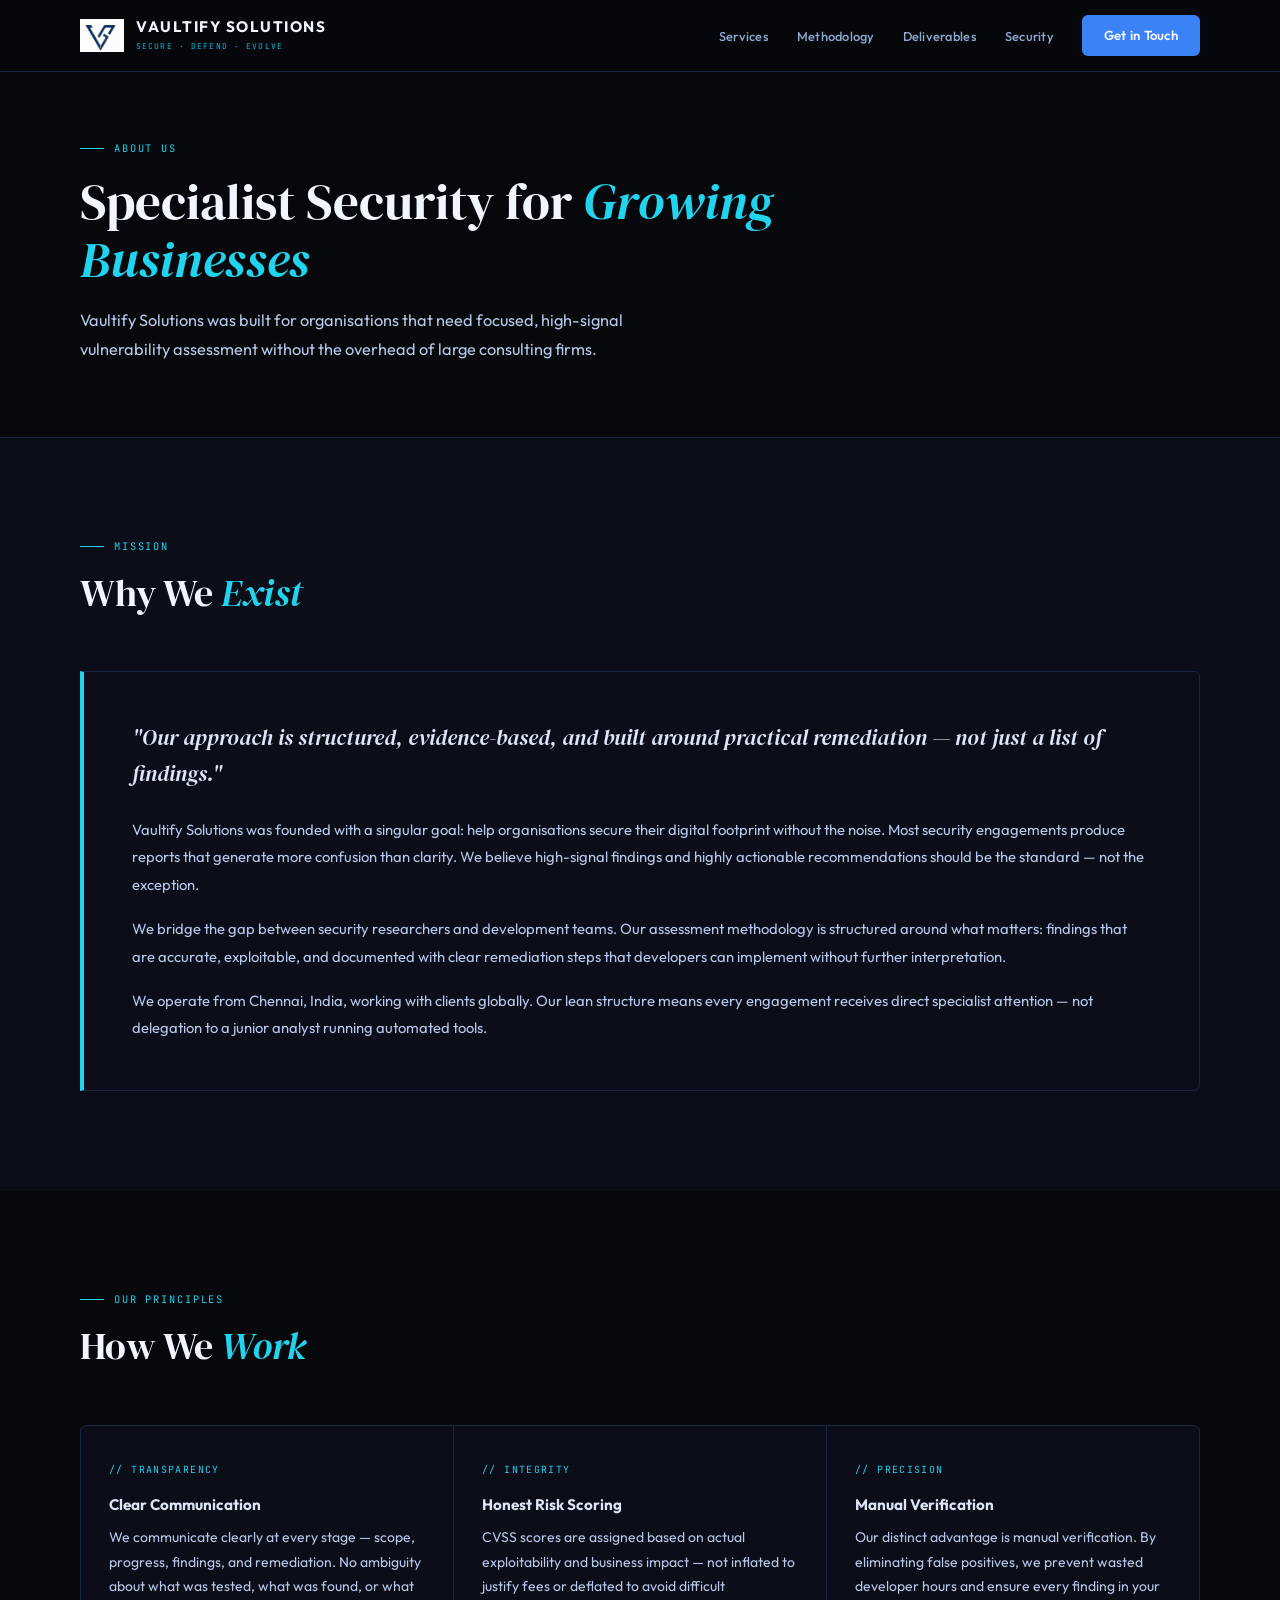
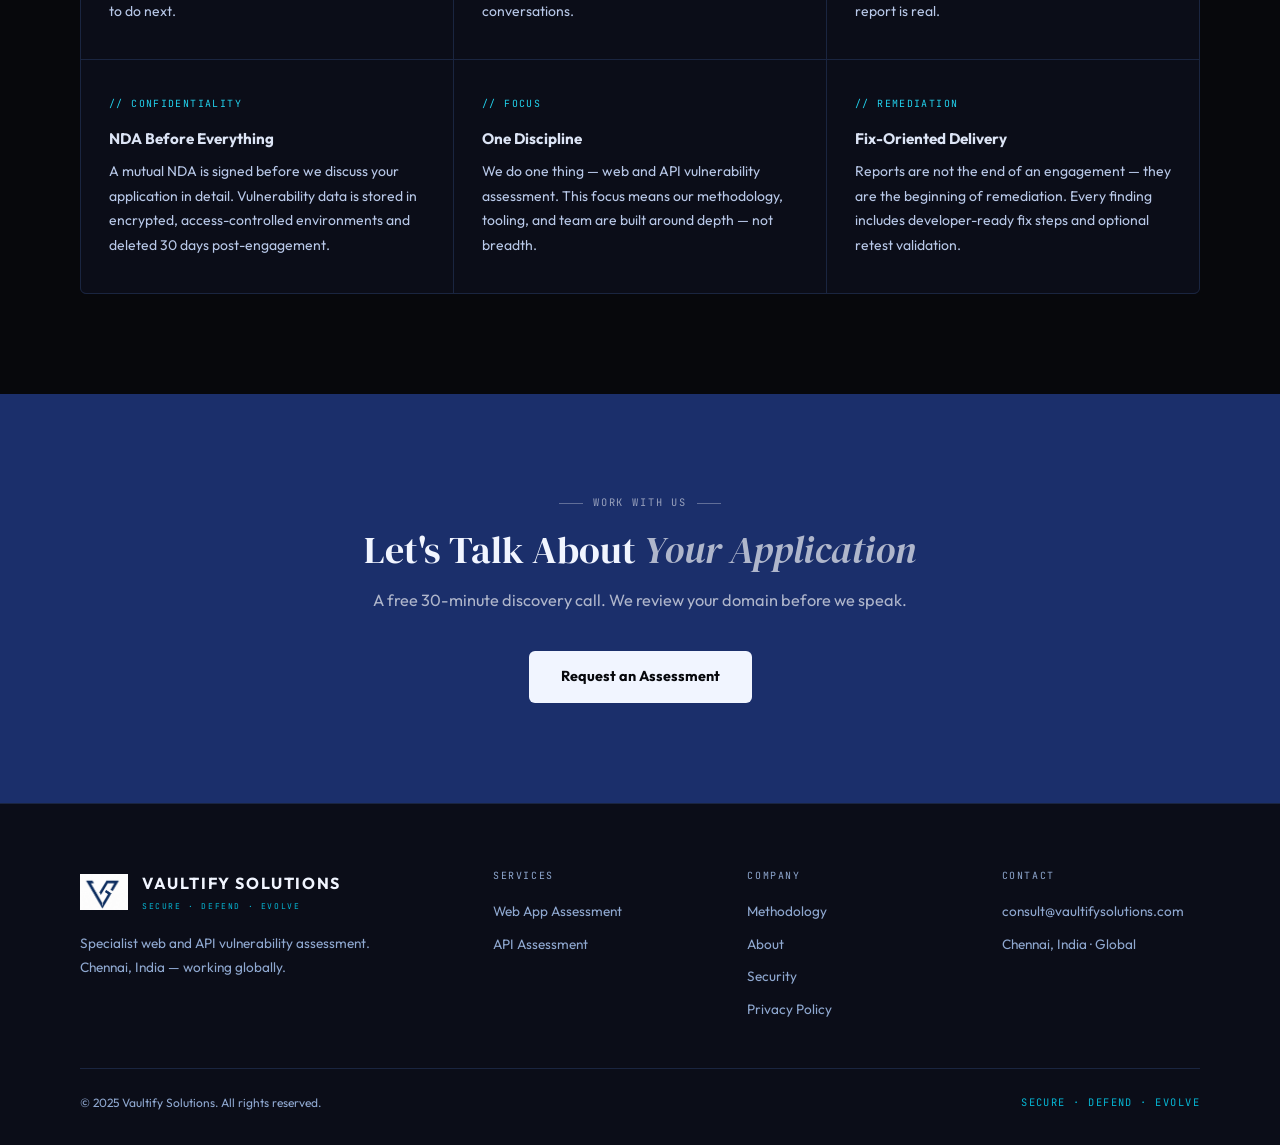
==== commit 1bcef5d4: "Add files via upload" ====
--- a/about.html
+++ b/about.html
@@ -25,7 +25,7 @@
   <a href="deliverables.html">Deliverables</a>
   <a href="security.html">Security</a>
   <a href="about.html">About</a>
-  <a href="contact.html" class="mobile-cta">Request an Assessment</a>
+  <a href="contact.html" class="mobile-cta">Get in Touch</a>
 </div>
 <section class="page-hero"><div class="mw">
   <div class="s-eyebrow"><div class="line"></div><span>About Us</span></div>
--- a/style.css
+++ b/style.css
@@ -66,56 +66,61 @@
   border-bottom: 1px solid var(--bd);
 }
 .brand {
-  display: flex; align-items: center; gap: 12px;
-  flex-shrink: 0; min-width: 0;
+  display: flex; align-items: center; gap: 12px; flex-shrink: 0;
+  text-decoration: none;
 }
 .brand-logo { height: 44px; width: 44px; object-fit: contain; flex-shrink: 0; }
-.brand-text { display: flex; flex-direction: column; min-width: 0; }
+.brand-text { display: flex; flex-direction: column; }
 .brand-name {
   font-family: 'Outfit', sans-serif;
   font-size: 0.95rem; font-weight: 700;
   color: var(--white); letter-spacing: 0.1em;
-  text-transform: uppercase; line-height: 1.2;
-  white-space: nowrap;
+  text-transform: uppercase; line-height: 1.2; white-space: nowrap;
 }
 .brand-tag {
   font-family: 'JetBrains Mono', monospace;
   font-size: 0.5rem; color: var(--cyan-dk);
-  letter-spacing: 0.16em; text-transform: uppercase;
-  margin-top: 4px; white-space: nowrap;
-}
+  letter-spacing: 0.14em; text-transform: uppercase;
+  margin-top: 4px; white-space: nowrap; display: block;
+}
+
+/* Desktop nav links */
 .nav-links {
-  display: flex; align-items: center; gap: 28px;
-  list-style: none;
+  display: flex; align-items: center; gap: 28px; list-style: none;
 }
 .nav-links a {
-  font-size: 0.8rem; font-weight: 500;
-  color: var(--body2); letter-spacing: 0.02em;
-  transition: color var(--tr); white-space: nowrap;
+  font-size: 0.8rem; font-weight: 500; color: var(--body2);
+  letter-spacing: 0.02em; transition: color var(--tr); white-space: nowrap;
 }
 .nav-links a:hover { color: var(--white); }
+
+/* Get in Touch — solid blue CTA */
 .nav-contact {
-  background: transparent !important;
-  border: 1px solid var(--bd2) !important;
-  color: var(--text) !important;
-  padding: 8px 20px !important;
+  background: var(--blue) !important;
+  color: var(--white) !important;
+  padding: 10px 22px !important;
   border-radius: var(--r) !important;
   font-weight: 600 !important;
-  transition: border-color var(--tr), color var(--tr) !important;
+  font-size: 0.82rem !important;
+  white-space: nowrap !important;
+  transition: background var(--tr), box-shadow var(--tr) !important;
+  border: none !important;
+  display: inline-block !important;
 }
 .nav-contact:hover {
-  border-color: var(--cyan) !important;
-  color: var(--cyan) !important;
-}
-
-/* Hamburger */
+  background: var(--blue2) !important;
+  box-shadow: 0 4px 20px rgba(59,130,246,0.4) !important;
+  color: var(--white) !important;
+}
+
+/* Hamburger — HIDDEN on desktop */
 .hamburger {
   display: none;
   flex-direction: column;
   justify-content: center;
   gap: 5px;
   background: none; border: none;
-  cursor: pointer; padding: 6px;
+  cursor: pointer; padding: 5px;
   width: 36px; height: 36px;
   flex-shrink: 0;
 }
@@ -129,27 +134,39 @@
 .hamburger.open span:nth-child(2) { opacity: 0; transform: scaleX(0); }
 .hamburger.open span:nth-child(3) { transform: translateY(-7px) rotate(-45deg); }
 
-/* Mobile menu */
+/* Mobile menu — hidden by default */
 .mobile-menu {
-  display: none; position: fixed;
-  top: 72px; left: 0; right: 0; z-index: 999;
+  display: none;
+  position: fixed;
+  top: 72px; left: 0; right: 0; bottom: 0;
+  z-index: 999;
   background: var(--bg2);
-  border-bottom: 1px solid var(--bd);
+  border-top: 1px solid var(--bd);
   flex-direction: column;
-  box-shadow: 0 16px 40px rgba(0,0,0,0.6);
-  max-height: calc(100vh - 72px);
   overflow-y: auto;
 }
 .mobile-menu.open { display: flex; }
 .mobile-menu a {
-  font-size: 1rem; font-weight: 500;
-  color: var(--body); padding: 16px 24px;
-  border-bottom: 1px solid var(--bd);
-  transition: color var(--tr), background var(--tr);
-  display: block;
+  font-size: 1rem; font-weight: 500; color: var(--body);
+  padding: 18px 24px; border-bottom: 1px solid var(--bd);
+  transition: color var(--tr), background var(--tr); display: block;
 }
 .mobile-menu a:last-child { border-bottom: none; }
 .mobile-menu a:hover { color: var(--white); background: var(--bg3); }
+.mobile-cta {
+  margin: 12px 20px !important;
+  background: var(--blue) !important;
+  color: var(--white) !important;
+  border-radius: var(--r) !important;
+  text-align: center !important;
+  font-weight: 600 !important;
+  border-bottom: none !important;
+  padding: 14px 20px !important;
+}
+.mobile-cta:hover {
+  background: var(--blue2) !important;
+  color: var(--white) !important;
+}
 
 /* ══════════════════════════════════════
    HERO
@@ -733,7 +750,7 @@
    RESPONSIVE — ALL DEVICES
 ══════════════════════════════════════ */
 
-/* ── 4K / Large Desktop (1400px+) ── */
+/* ── 4K / Large Desktop 1400px+ ── */
 @media(min-width:1400px){
   .mw{max-width:1340px;}
   .nav{padding:0 100px;}
@@ -744,16 +761,12 @@
   .hero-inner{grid-template-columns:1fr 540px;gap:100px;}
 }
 
-/* ── Standard Desktop (1200–1399px) ── */
-@media(max-width:1399px) and (min-width:1201px){
-  .hero-inner{grid-template-columns:1fr 460px;gap:72px;}
-}
-
-/* ── Laptop (1025–1200px) ── */
+/* ── Laptop 1025–1200px ── */
 @media(max-width:1200px) and (min-width:1025px){
   .nav{padding:0 48px;}
-  .nav-links{gap:20px;}
+  .nav-links{gap:18px;}
   .nav-links a{font-size:0.76rem;}
+  .nav-contact{padding:9px 18px !important;}
   .hero{padding:130px 48px 90px;}
   .hero-inner{grid-template-columns:1fr 400px;gap:52px;}
   .section{padding:88px 48px;}
@@ -761,59 +774,59 @@
   .page-hero{padding:130px 48px 64px;}
 }
 
-/* ── Small Laptop / Tablet Landscape (769–1024px) ── */
+/* ── Tablet Landscape 769–1024px ── */
 @media(max-width:1024px) and (min-width:769px){
   .nav{padding:0 32px;height:68px;}
   .mobile-menu{top:68px;}
-  .nav-links{gap:16px;}
-  .nav-links a{font-size:0.74rem;}
-  .nav-contact{padding:7px 14px !important;font-size:0.74rem !important;}
+  .nav-links{gap:14px;}
+  .nav-links a{font-size:0.73rem;}
+  .nav-contact{padding:8px 14px !important;font-size:0.73rem !important;}
   .hero{padding:110px 32px 72px;}
-  .hero-inner{grid-template-columns:1fr 340px;gap:40px;}
+  .hero-inner{grid-template-columns:1fr 320px;gap:36px;}
   .hero h1{font-size:clamp(2rem,4vw,3rem);}
   .section{padding:72px 32px;}
   .page-hero{padding:110px 32px 52px;}
-  .ct-grid{gap:40px;}
   .footer{padding:52px 32px 28px;}
-  .ft-top{grid-template-columns:1.2fr 1fr 1fr;gap:28px;}
+  .ft-top{grid-template-columns:1.2fr 1fr 1fr;gap:24px;}
   .ft-top>div:last-child{display:none;}
+  .ct-grid{gap:36px;}
   .svc-grid{grid-template-columns:repeat(2,1fr);}
   .process-grid{grid-template-columns:repeat(2,1fr);}
-  .trust-grid{grid-template-columns:repeat(3,1fr);}
   .del-grid{grid-template-columns:repeat(2,1fr);}
   .sc-grid{grid-template-columns:repeat(2,1fr);}
   .values-grid{grid-template-columns:repeat(2,1fr);}
-  .security-grid{grid-template-columns:1fr 1fr;}
-}
-
-/* ── Mobile (max 768px) ── */
+}
+
+/* ══════════════════════════
+   MOBILE — max 768px
+   Hamburger appears here
+══════════════════════════ */
 @media(max-width:768px){
   /* NAV */
   .nav{padding:0 16px;height:64px;}
-  .nav-links{display:none;}
-  .hamburger{display:flex;}
+  .nav-links{display:none;}          /* hide desktop links */
+  .hamburger{display:flex;}          /* show hamburger */
   .mobile-menu{top:64px;}
+
+  /* shrink brand on mobile */
   .brand-logo{height:38px;width:38px;}
   .brand-name{font-size:0.82rem;letter-spacing:0.06em;}
-  .brand-tag{font-size:0.45rem;letter-spacing:0.12em;}
+  .brand-tag{font-size:0.44rem;}
 
   /* HERO */
-  .hero{padding:80px 16px 52px;}
-  .hero-inner{grid-template-columns:1fr;gap:0;}
+  .hero{padding:72px 16px 48px;min-height:auto;}
+  .hero-inner{grid-template-columns:1fr;}
   .dash-card{display:none;}
-  .hero h1{font-size:clamp(1.8rem,7vw,2.4rem);line-height:1.15;}
-  .hero-rule{margin-bottom:18px;}
+  .hero h1{font-size:clamp(1.8rem,7vw,2.4rem);line-height:1.14;}
   .hero-sub{font-size:0.95rem;max-width:100%;margin-bottom:28px;}
   .hero-eyebrow{margin-bottom:20px;}
   .hero-eyebrow span{font-size:0.58rem;}
   .hero-actions{flex-direction:column;gap:10px;margin-bottom:36px;}
   .hero-actions .btn-primary,
-  .hero-actions .btn-outline{
-    text-align:center;width:100%;padding:14px 20px;
-  }
-  .hero-kpis{gap:0;justify-content:space-between;padding-top:28px;}
+  .hero-actions .btn-outline{text-align:center;width:100%;padding:14px;}
+  .hero-kpis{justify-content:space-between;padding-top:28px;}
   .kpi-num{font-size:1.9rem;}
-  .kpi-label{font-size:0.55rem;}
+  .kpi-label{font-size:0.54rem;}
 
   /* SECTIONS */
   .section{padding:52px 16px;}
@@ -823,21 +836,15 @@
   .page-h{font-size:clamp(1.8rem,6.5vw,2.4rem);}
   .page-sub{font-size:0.9rem;}
 
-  /* GRIDS */
-  .svc-grid,
-  .process-grid,
-  .trust-grid,
-  .values-grid,
-  .del-grid,
-  .sc-grid,
-  .security-grid{grid-template-columns:1fr;}
+  /* GRIDS → single column */
+  .svc-grid,.process-grid,.trust-grid,.values-grid,
+  .del-grid,.sc-grid,.security-grid{grid-template-columns:1fr;}
 
   /* REPORT */
   .rc-body{grid-template-columns:1fr;}
   .rc-col{border-right:none;border-bottom:1px solid var(--bd);}
   .rc-col:last-child{border-bottom:none;}
-  .rc-hdr{flex-direction:column;gap:3px;align-items:flex-start;}
-  .rc-title{font-size:0.78rem;}
+  .rc-hdr{flex-direction:column;gap:4px;align-items:flex-start;}
 
   /* CONTACT */
   .ct-grid{grid-template-columns:1fr;gap:32px;}
@@ -853,35 +860,28 @@
   .footer{padding:40px 16px 20px;}
   .ft-top{grid-template-columns:1fr;gap:24px;}
   .ft-top>div:last-child{display:block;}
-  .ft-brand-name{font-size:0.88rem;}
-
-  /* CTA SECTION */
+
+  /* CTA BUTTONS */
   .cta-actions{flex-direction:column;align-items:center;}
   .cta-actions .btn-white,
-  .cta-actions .btn-ghost-white{
-    width:100%;max-width:300px;text-align:center;
-  }
-
-  /* METHOD NOTE */
-  .method-note{padding:16px 18px;font-size:0.85rem;}
+  .cta-actions .btn-ghost-white{width:100%;max-width:300px;text-align:center;}
 
   .mw{max-width:100%;}
 }
 
-/* ── Small Mobile (max 480px) ── */
+/* ── Small Mobile max 480px ── */
 @media(max-width:480px){
   .nav{padding:0 14px;height:60px;}
   .mobile-menu{top:60px;}
   .brand-logo{height:34px;width:34px;}
   .brand-name{font-size:0.78rem;}
-  .brand-tag{display:none;}
-
-  .hero{padding:72px 14px 44px;}
+  .brand-tag{font-size:0.42rem;letter-spacing:0.1em;}
+
+  .hero{padding:68px 14px 40px;min-height:auto;}
   .hero h1{font-size:1.65rem;}
   .hero-sub{font-size:0.88rem;}
-  .hero-kpis{gap:0;}
   .kpi-num{font-size:1.65rem;}
-  .kpi-label{font-size:0.52rem;}
+  .kpi-label{font-size:0.5rem;}
 
   .section{padding:44px 14px;}
   .page-hero{padding:74px 14px 36px;}
@@ -891,24 +891,21 @@
   .svc-card,.trust-card,.proc-step,.value-card{padding:22px 18px;}
   .sc-card,.del-item{padding:18px 16px;}
   .policy-card{padding:22px 18px;}
-
   .form-wrap{padding:20px 14px;}
-  .fi,.fs,.fta{padding:11px 13px;font-size:0.85rem;}
-
   .footer{padding:32px 14px 18px;}
 
   .btn-primary,.btn-outline,.btn-white,.btn-ghost-white{
-    padding:12px 22px;font-size:0.85rem;
+    padding:12px 20px;font-size:0.85rem;
   }
 }
 
-/* ── Extra Small (max 360px) ── */
+/* ── Extra Small max 360px ── */
 @media(max-width:360px){
   .nav{padding:0 12px;height:58px;}
   .mobile-menu{top:58px;}
   .brand-logo{height:30px;width:30px;}
   .brand-name{font-size:0.72rem;}
-  .hero{padding:68px 12px 40px;}
+  .hero{padding:65px 12px 36px;}
   .hero h1{font-size:1.5rem;}
   .section{padding:40px 12px;}
   .kpi-num{font-size:1.5rem;}
@@ -916,7 +913,6 @@
 
 /* ── Landscape Phone ── */
 @media(max-width:768px) and (orientation:landscape){
-  .hero{min-height:auto;padding:78px 20px 40px;}
+  .hero{min-height:auto;padding:70px 20px 36px;}
   .hero h1{font-size:1.7rem;}
-  .hero-kpis{padding-top:20px;}
-}
+}
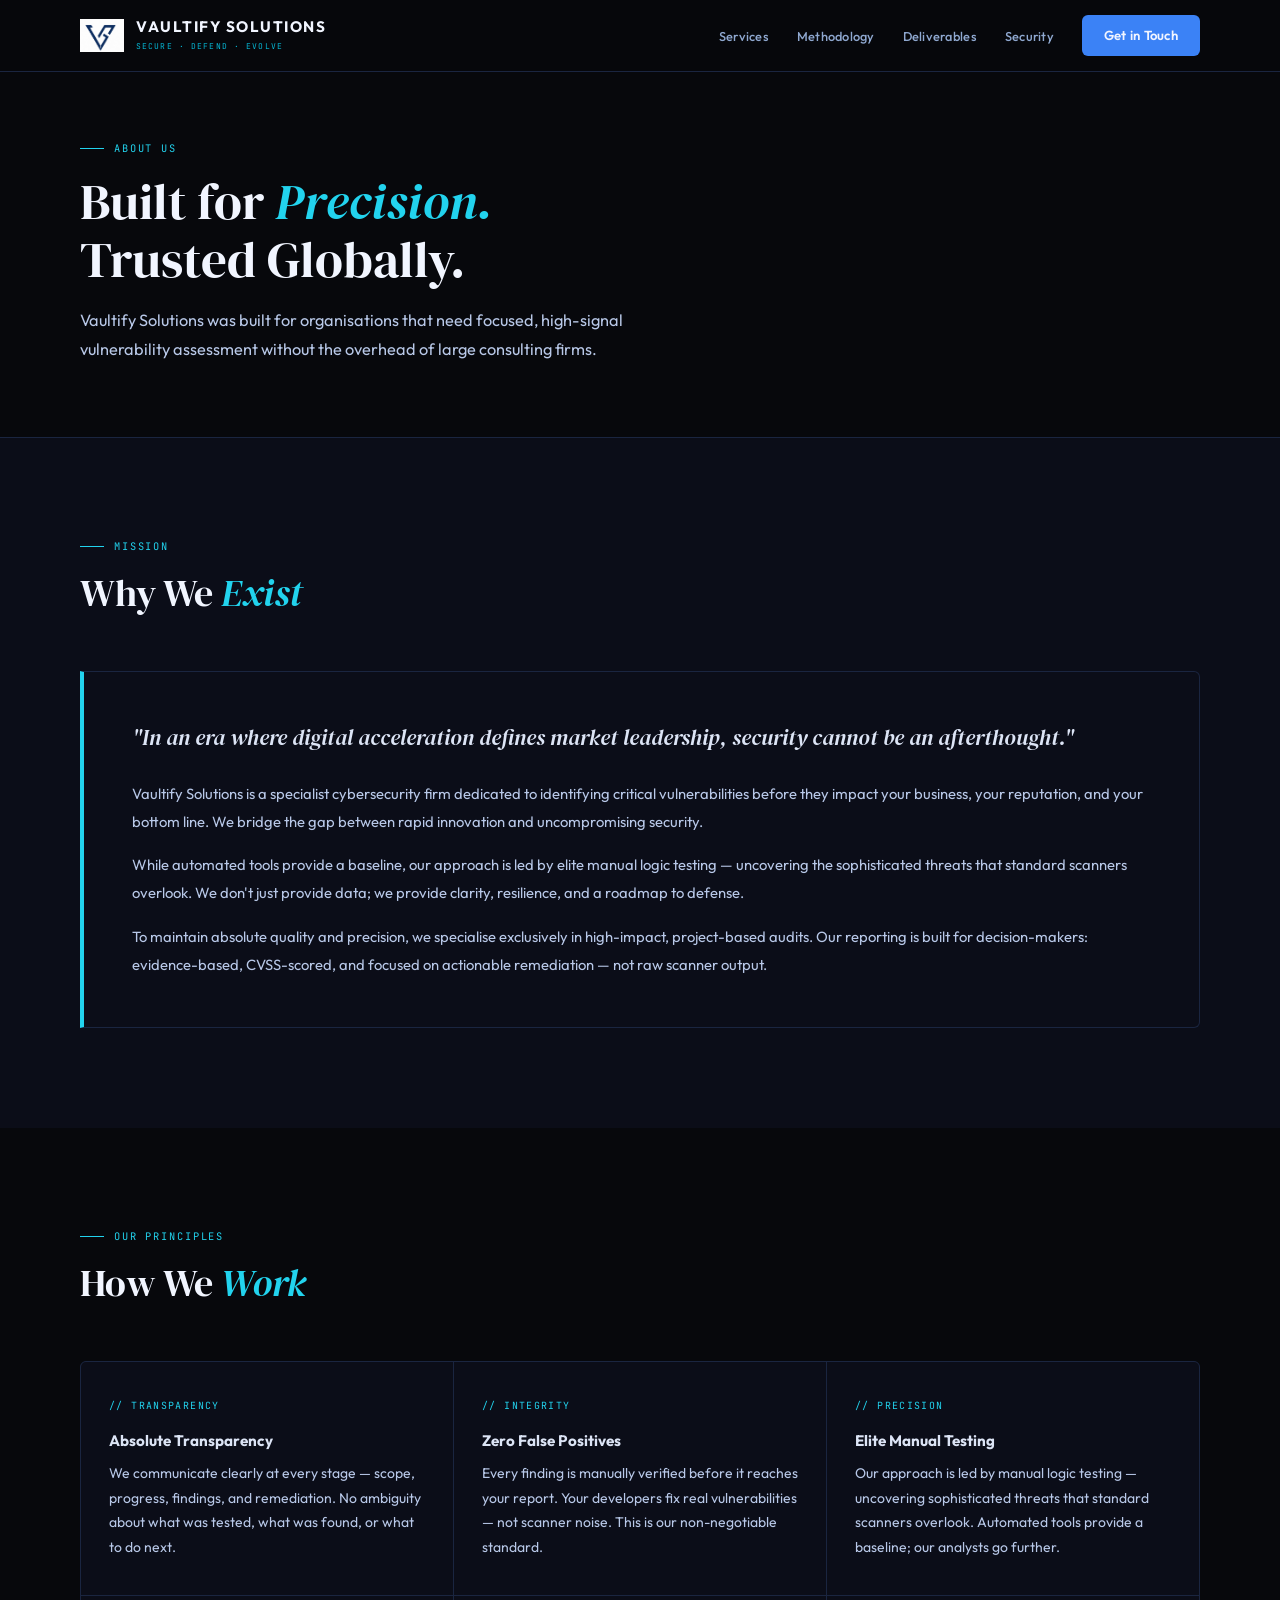
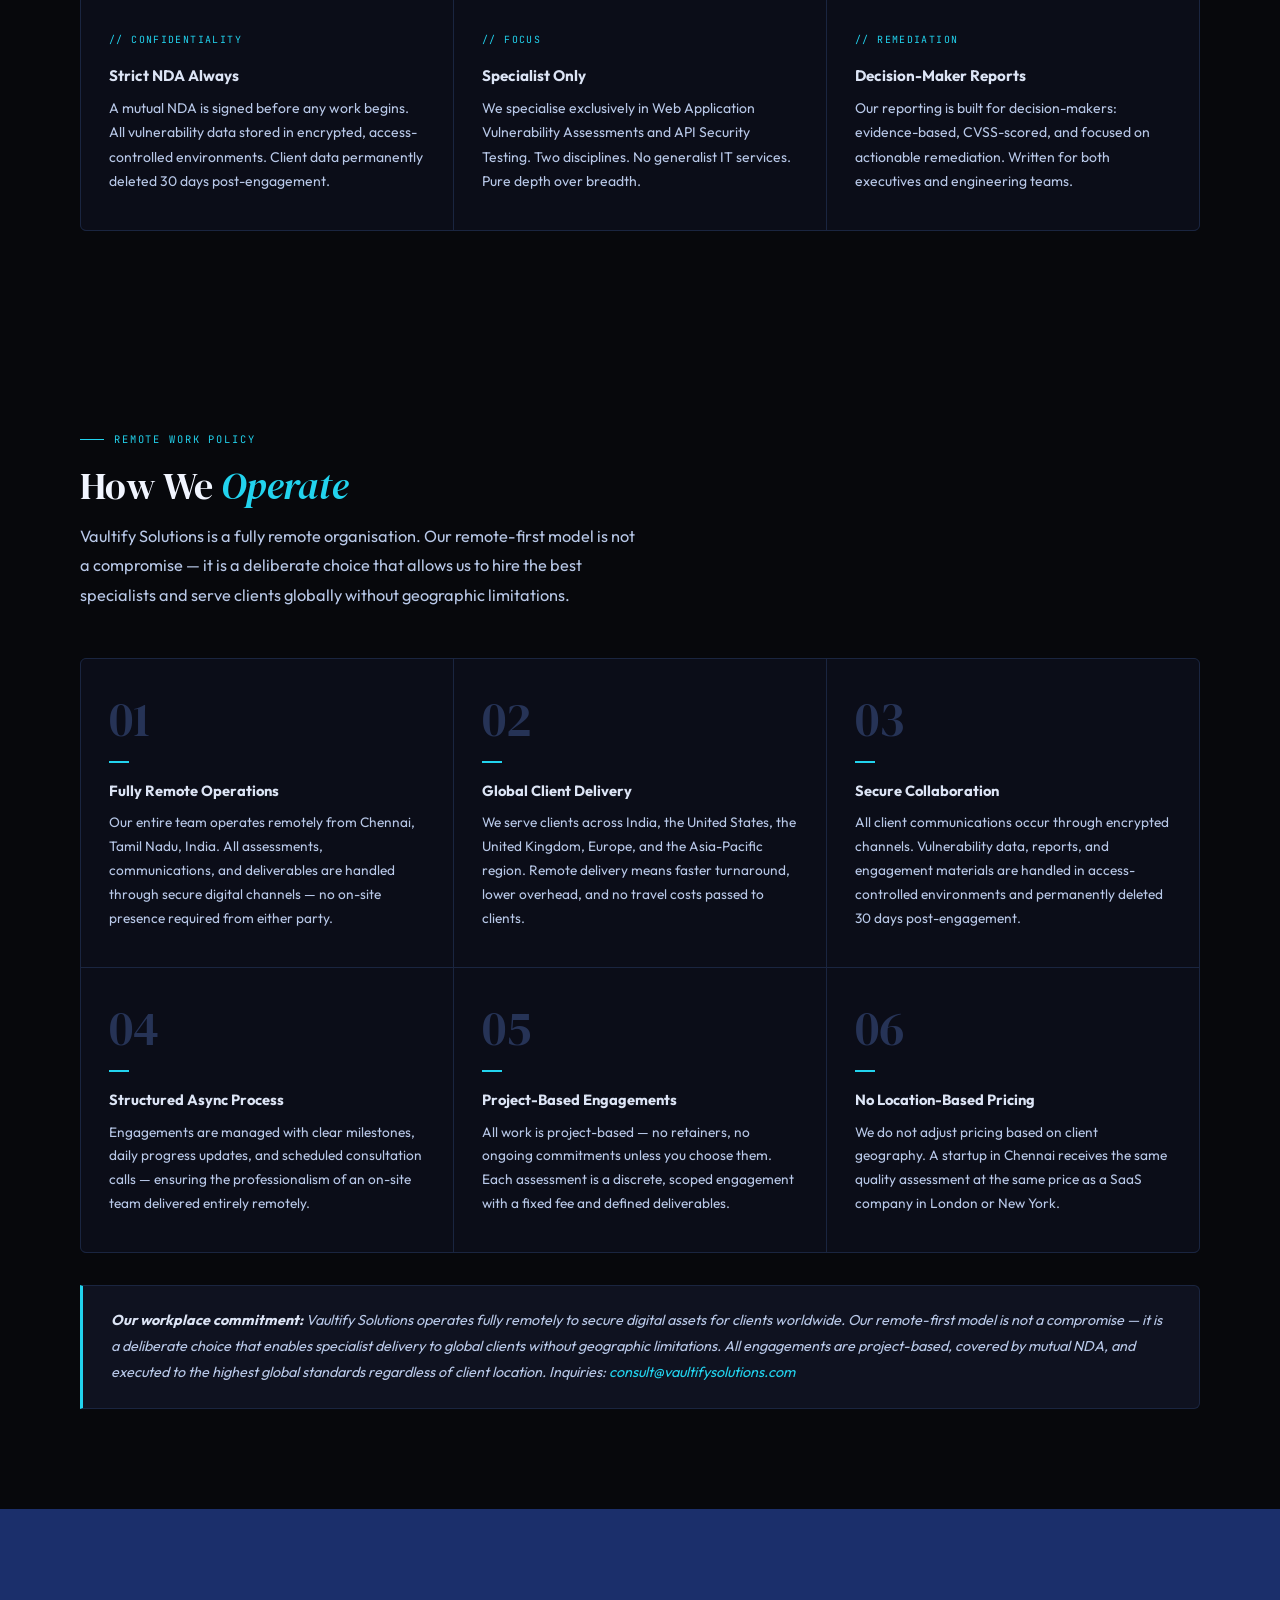
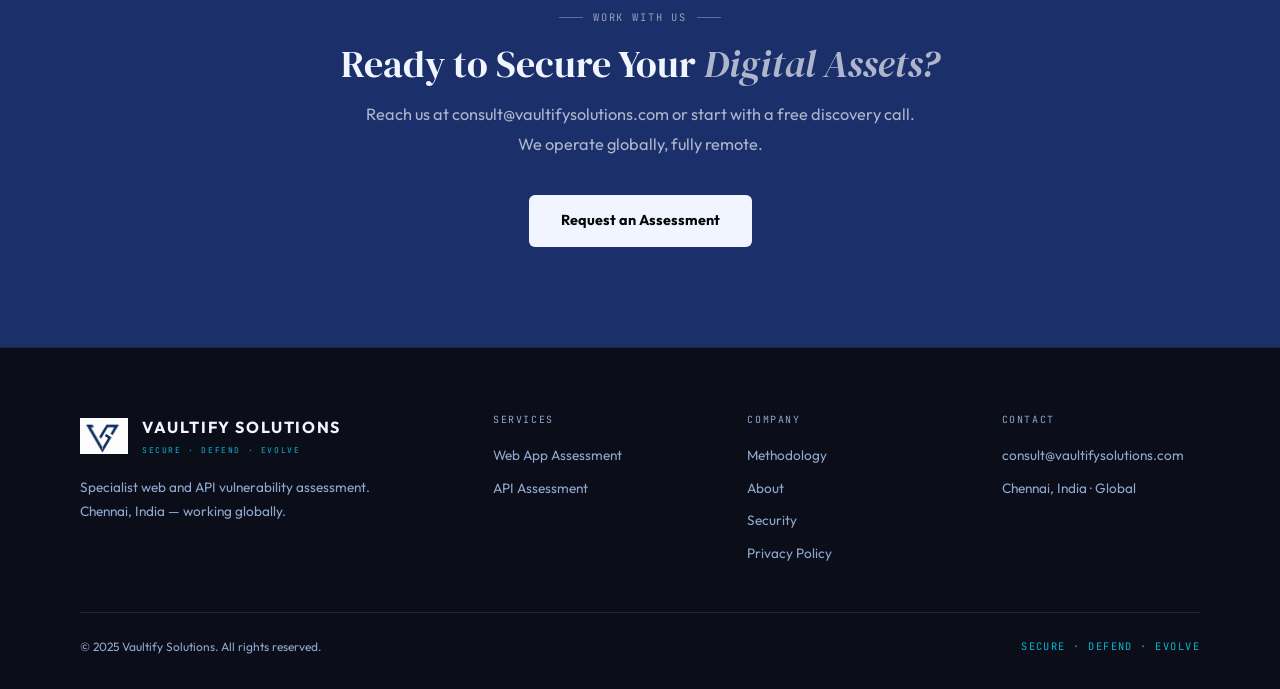
==== commit bf204026: "Add files via upload" ====
--- a/about.html
+++ b/about.html
@@ -1,4 +1,4 @@
-<!DOCTYPE html><html lang="en"><head><meta charset="UTF-8"><meta name="viewport" content="width=device-width,initial-scale=1.0"><meta http-equiv="X-Content-Type-Options" content="nosniff"><meta http-equiv="X-Frame-Options" content="SAMEORIGIN"><meta name="referrer" content="strict-origin-when-cross-origin"><link rel="stylesheet" href="style.css"><title>About — Vaultify Solutions</title></head><body>
+<!DOCTYPE html><html lang="en"><head><meta charset="UTF-8"><meta name="viewport" content="width=device-width,initial-scale=1.0"><meta http-equiv="X-Content-Type-Options" content="nosniff"><meta http-equiv="X-Frame-Options" content="SAMEORIGIN"><meta name="referrer" content="strict-origin-when-cross-origin"><link rel="stylesheet" href="style.css?v=2.2"><title>About — Vaultify Solutions</title></head><body>
 <nav class="nav">
   <a href="index.html" class="brand">
     <img src="logo.png" alt="Vaultify Solutions" class="brand-logo">
@@ -29,18 +29,18 @@
 </div>
 <section class="page-hero"><div class="mw">
   <div class="s-eyebrow"><div class="line"></div><span>About Us</span></div>
-  <h1 class="page-h">Specialist Security for <em>Growing Businesses</em></h1>
+  <h1 class="page-h">Built for <em>Precision.</em><br>Trusted Globally.</h1>
   <p class="page-sub">Vaultify Solutions was built for organisations that need focused, high-signal vulnerability assessment without the overhead of large consulting firms.</p>
 </div></section>
 <section class="section alt"><div class="mw">
   <div class="s-eyebrow"><div class="line"></div><span>Mission</span></div>
   <h2 class="s-h">Why We <em>Exist</em></h2>
   <div class="about-mission">
-    <div class="about-quote">"Our approach is structured, evidence-based, and built around practical remediation — not just a list of findings."</div>
+    <div class="about-quote">"In an era where digital acceleration defines market leadership, security cannot be an afterthought."</div>
     <div class="about-body">
-      <p>Vaultify Solutions was founded with a singular goal: help organisations secure their digital footprint without the noise. Most security engagements produce reports that generate more confusion than clarity. We believe high-signal findings and highly actionable recommendations should be the standard — not the exception.</p>
-      <p>We bridge the gap between security researchers and development teams. Our assessment methodology is structured around what matters: findings that are accurate, exploitable, and documented with clear remediation steps that developers can implement without further interpretation.</p>
-      <p>We operate from Chennai, India, working with clients globally. Our lean structure means every engagement receives direct specialist attention — not delegation to a junior analyst running automated tools.</p>
+      <p>Vaultify Solutions is a specialist cybersecurity firm dedicated to identifying critical vulnerabilities before they impact your business, your reputation, and your bottom line. We bridge the gap between rapid innovation and uncompromising security.</p>
+      <p>While automated tools provide a baseline, our approach is led by elite manual logic testing — uncovering the sophisticated threats that standard scanners overlook. We don't just provide data; we provide clarity, resilience, and a roadmap to defense.</p>
+      <p>To maintain absolute quality and precision, we specialise exclusively in high-impact, project-based audits. Our reporting is built for decision-makers: evidence-based, CVSS-scored, and focused on actionable remediation — not raw scanner output.</p>
     </div>
   </div>
 </div></section>
@@ -48,18 +48,67 @@
   <div class="s-eyebrow"><div class="line"></div><span>Our Principles</span></div>
   <h2 class="s-h">How We <em>Work</em></h2>
   <div class="values-grid">
-    <div class="value-card"><div class="value-num">// TRANSPARENCY</div><h4>Clear Communication</h4><p>We communicate clearly at every stage — scope, progress, findings, and remediation. No ambiguity about what was tested, what was found, or what to do next.</p></div>
-    <div class="value-card"><div class="value-num">// INTEGRITY</div><h4>Honest Risk Scoring</h4><p>CVSS scores are assigned based on actual exploitability and business impact — not inflated to justify fees or deflated to avoid difficult conversations.</p></div>
-    <div class="value-card"><div class="value-num">// PRECISION</div><h4>Manual Verification</h4><p>Our distinct advantage is manual verification. By eliminating false positives, we prevent wasted developer hours and ensure every finding in your report is real.</p></div>
-    <div class="value-card"><div class="value-num">// CONFIDENTIALITY</div><h4>NDA Before Everything</h4><p>A mutual NDA is signed before we discuss your application in detail. Vulnerability data is stored in encrypted, access-controlled environments and deleted 30 days post-engagement.</p></div>
-    <div class="value-card"><div class="value-num">// FOCUS</div><h4>One Discipline</h4><p>We do one thing — web and API vulnerability assessment. This focus means our methodology, tooling, and team are built around depth — not breadth.</p></div>
-    <div class="value-card"><div class="value-num">// REMEDIATION</div><h4>Fix-Oriented Delivery</h4><p>Reports are not the end of an engagement — they are the beginning of remediation. Every finding includes developer-ready fix steps and optional retest validation.</p></div>
+    <div class="value-card"><div class="value-num">// TRANSPARENCY</div><h4>Absolute Transparency</h4><p>We communicate clearly at every stage — scope, progress, findings, and remediation. No ambiguity about what was tested, what was found, or what to do next.</p></div>
+    <div class="value-card"><div class="value-num">// INTEGRITY</div><h4>Zero False Positives</h4><p>Every finding is manually verified before it reaches your report. Your developers fix real vulnerabilities — not scanner noise. This is our non-negotiable standard.</p></div>
+    <div class="value-card"><div class="value-num">// PRECISION</div><h4>Elite Manual Testing</h4><p>Our approach is led by manual logic testing — uncovering sophisticated threats that standard scanners overlook. Automated tools provide a baseline; our analysts go further.</p></div>
+    <div class="value-card"><div class="value-num">// CONFIDENTIALITY</div><h4>Strict NDA Always</h4><p>A mutual NDA is signed before any work begins. All vulnerability data stored in encrypted, access-controlled environments. Client data permanently deleted 30 days post-engagement.</p></div>
+    <div class="value-card"><div class="value-num">// FOCUS</div><h4>Specialist Only</h4><p>We specialise exclusively in Web Application Vulnerability Assessments and API Security Testing. Two disciplines. No generalist IT services. Pure depth over breadth.</p></div>
+    <div class="value-card"><div class="value-num">// REMEDIATION</div><h4>Decision-Maker Reports</h4><p>Our reporting is built for decision-makers: evidence-based, CVSS-scored, and focused on actionable remediation. Written for both executives and engineering teams.</p></div>
   </div>
 </div></section>
+
+<section class="section">
+  <div class="mw">
+    <div class="s-eyebrow"><div class="line"></div><span>Remote Work Policy</span></div>
+    <h2 class="s-h">How We <em>Operate</em></h2>
+    <p class="s-sub">Vaultify Solutions is a fully remote organisation. Our remote-first model is not a compromise — it is a deliberate choice that allows us to hire the best specialists and serve clients globally without geographic limitations.</p>
+    <div class="process-grid" style="margin-top:48px;">
+      <div class="proc-step">
+        <div class="proc-num">01</div>
+        <div class="proc-line"></div>
+        <h4>Fully Remote Operations</h4>
+        <p>Our entire team operates remotely from Chennai, Tamil Nadu, India. All assessments, communications, and deliverables are handled through secure digital channels — no on-site presence required from either party.</p>
+      </div>
+      <div class="proc-step">
+        <div class="proc-num">02</div>
+        <div class="proc-line"></div>
+        <h4>Global Client Delivery</h4>
+        <p>We serve clients across India, the United States, the United Kingdom, Europe, and the Asia-Pacific region. Remote delivery means faster turnaround, lower overhead, and no travel costs passed to clients.</p>
+      </div>
+      <div class="proc-step">
+        <div class="proc-num">03</div>
+        <div class="proc-line"></div>
+        <h4>Secure Collaboration</h4>
+        <p>All client communications occur through encrypted channels. Vulnerability data, reports, and engagement materials are handled in access-controlled environments and permanently deleted 30 days post-engagement.</p>
+      </div>
+      <div class="proc-step">
+        <div class="proc-num">04</div>
+        <div class="proc-line"></div>
+        <h4>Structured Async Process</h4>
+        <p>Engagements are managed with clear milestones, daily progress updates, and scheduled consultation calls — ensuring the professionalism of an on-site team delivered entirely remotely.</p>
+      </div>
+      <div class="proc-step">
+        <div class="proc-num">05</div>
+        <div class="proc-line"></div>
+        <h4>Project-Based Engagements</h4>
+        <p>All work is project-based — no retainers, no ongoing commitments unless you choose them. Each assessment is a discrete, scoped engagement with a fixed fee and defined deliverables.</p>
+      </div>
+      <div class="proc-step">
+        <div class="proc-num">06</div>
+        <div class="proc-line"></div>
+        <h4>No Location-Based Pricing</h4>
+        <p>We do not adjust pricing based on client geography. A startup in Chennai receives the same quality assessment at the same price as a SaaS company in London or New York.</p>
+      </div>
+    </div>
+    <div class="method-note" style="margin-top:32px;">
+      <strong style="color:var(--text2);">Our workplace commitment:</strong> Vaultify Solutions operates fully remotely to secure digital assets for clients worldwide. Our remote-first model is not a compromise — it is a deliberate choice that enables specialist delivery to global clients without geographic limitations. All engagements are project-based, covered by mutual NDA, and executed to the highest global standards regardless of client location. Inquiries: <span style="color:var(--cyan);">consult@vaultifysolutions.com</span>
+    </div>
+  </div>
+</section>
 <section class="section navy"><div class="mw"><div class="cta-box">
   <div class="s-eyebrow" style="justify-content:center;"><div class="line w"></div><span class="w">Work With Us</span><div class="line w"></div></div>
-  <h2 class="s-h w">Let's Talk About <em style="color:rgba(255,255,255,0.65);">Your Application</em></h2>
-  <p class="s-sub w center">A free 30-minute discovery call. We review your domain before we speak.</p>
+  <h2 class="s-h w">Ready to Secure Your <em style="color:rgba(255,255,255,0.65);">Digital Assets?</em></h2>
+  <p class="s-sub w center">Reach us at consult@vaultifysolutions.com or start with a free discovery call. We operate globally, fully remote.</p>
   <div class="cta-actions"><a href="contact.html" class="btn-white">Request an Assessment</a></div>
 </div></div></section>
 <footer class="footer"><div class="ft-top"><div><div class="ft-brand-row"><img src="logo.png" alt="Vaultify Solutions" class="ft-logo"><div><div class="ft-brand-name">Vaultify Solutions</div><div class="ft-brand-tag">Secure · Defend · Evolve</div></div></div><p class="ft-desc">Specialist web and API vulnerability assessment. Chennai, India — working globally.</p></div><div><div class="ft-col-title">Services</div><div class="ft-links"><a href="services.html">Web App Assessment</a><a href="services.html">API Assessment</a></div></div><div><div class="ft-col-title">Company</div><div class="ft-links"><a href="methodology.html">Methodology</a><a href="about.html">About</a><a href="security.html">Security</a><a href="privacy.html">Privacy Policy</a></div></div><div><div class="ft-col-title">Contact</div><div class="ft-links"><a href="mailto:consult@vaultifysolutions.com">consult@vaultifysolutions.com</a><a href="#">Chennai, India · Global</a></div></div></div><div class="ft-bottom"><span class="ft-copy">© 2025 Vaultify Solutions. All rights reserved.</span><span class="ft-tag">Secure · Defend · Evolve</span></div></footer>
--- a/style.css
+++ b/style.css
@@ -814,12 +814,12 @@
   .brand-tag{font-size:0.44rem;}
 
   /* HERO */
-  .hero{padding:72px 16px 48px;min-height:auto;}
+  .hero{padding:76px 16px 44px;min-height:auto;}
   .hero-inner{grid-template-columns:1fr;}
   .dash-card{display:none;}
-  .hero h1{font-size:clamp(1.8rem,7vw,2.4rem);line-height:1.14;}
+  .hero h1{font-size:clamp(1.8rem,7vw,2.4rem);line-height:1.14;margin-bottom:18px;}
   .hero-sub{font-size:0.95rem;max-width:100%;margin-bottom:28px;}
-  .hero-eyebrow{margin-bottom:20px;}
+  .hero-eyebrow{margin-bottom:16px;}
   .hero-eyebrow span{font-size:0.58rem;}
   .hero-actions{flex-direction:column;gap:10px;margin-bottom:36px;}
   .hero-actions .btn-primary,
@@ -830,7 +830,7 @@
 
   /* SECTIONS */
   .section{padding:52px 16px;}
-  .page-hero{padding:82px 16px 40px;}
+  .page-hero{padding:76px 16px 36px;}
   .s-h{font-size:clamp(1.6rem,6vw,2.1rem);}
   .s-sub{font-size:0.9rem;max-width:100%;}
   .page-h{font-size:clamp(1.8rem,6.5vw,2.4rem);}
@@ -877,7 +877,7 @@
   .brand-name{font-size:0.78rem;}
   .brand-tag{font-size:0.42rem;letter-spacing:0.1em;}
 
-  .hero{padding:68px 14px 40px;min-height:auto;}
+  .hero{padding:72px 14px 36px;min-height:auto;}
   .hero h1{font-size:1.65rem;}
   .hero-sub{font-size:0.88rem;}
   .kpi-num{font-size:1.65rem;}
